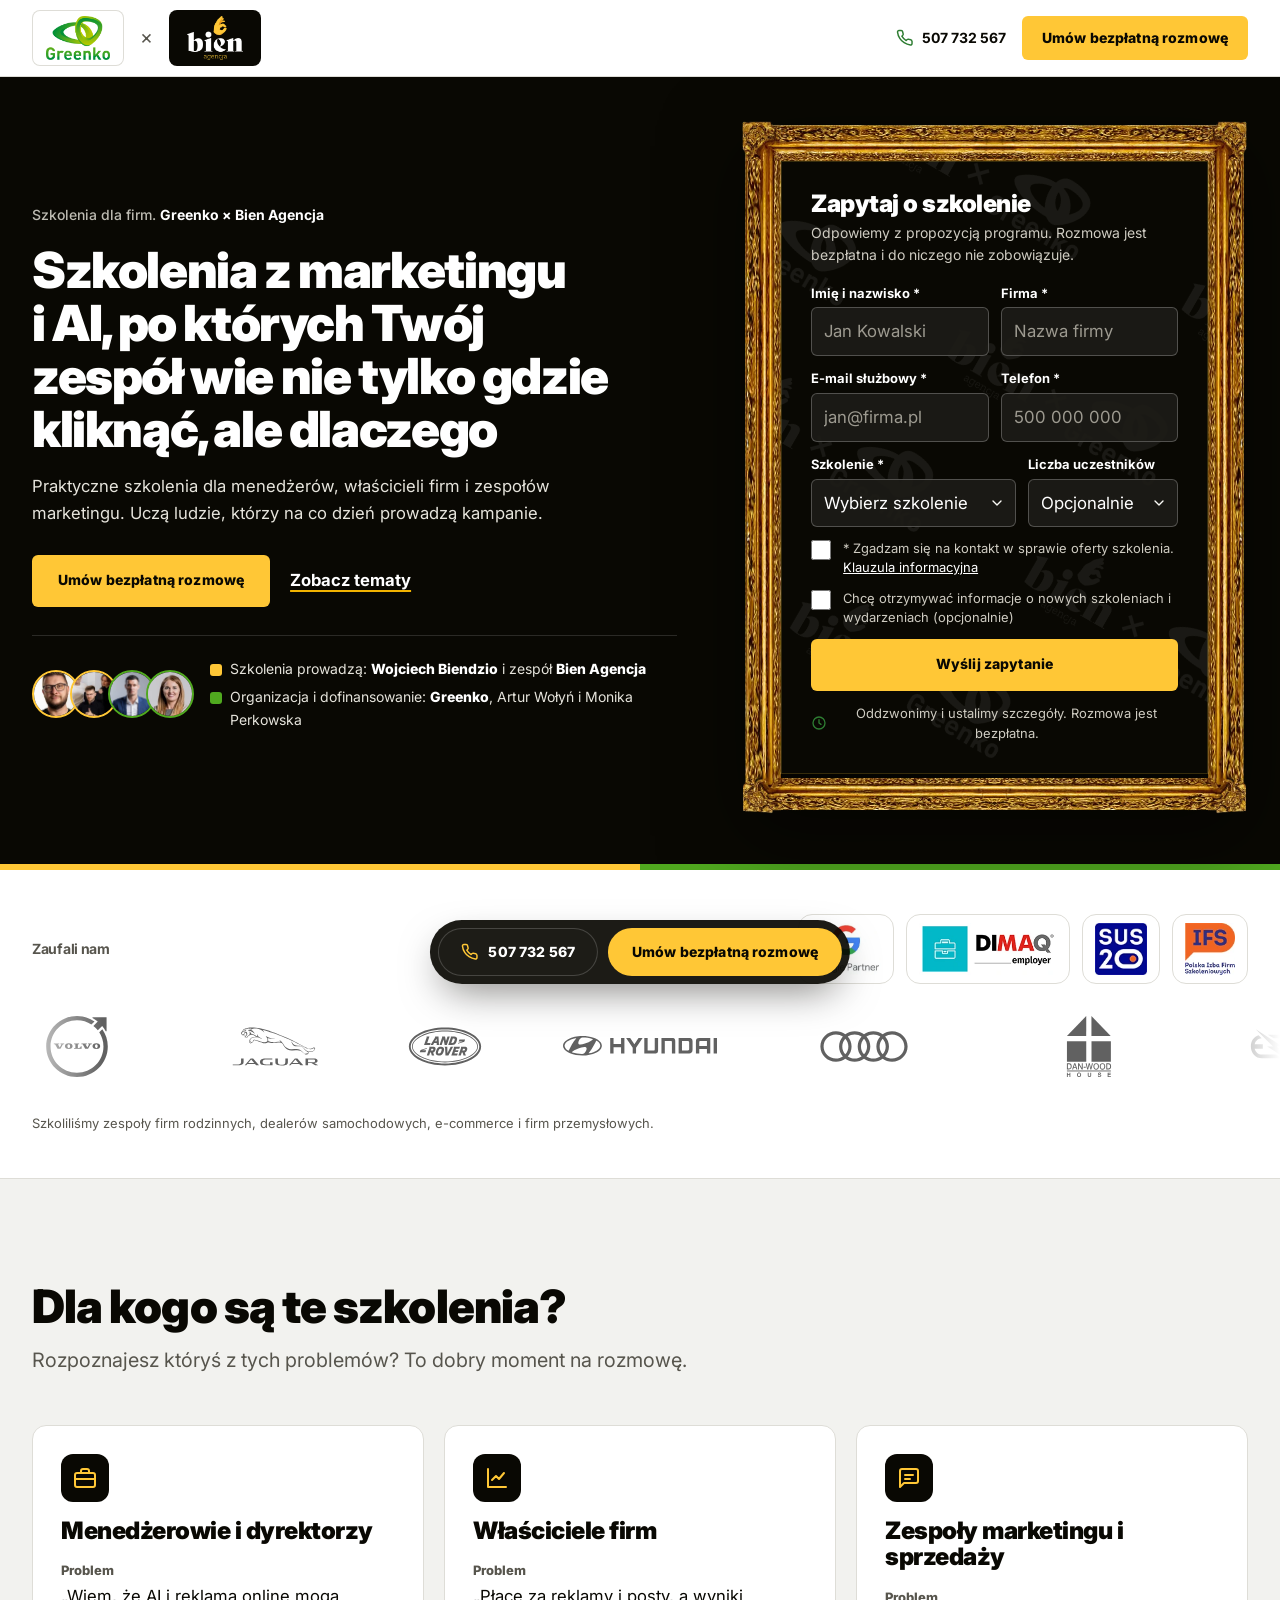
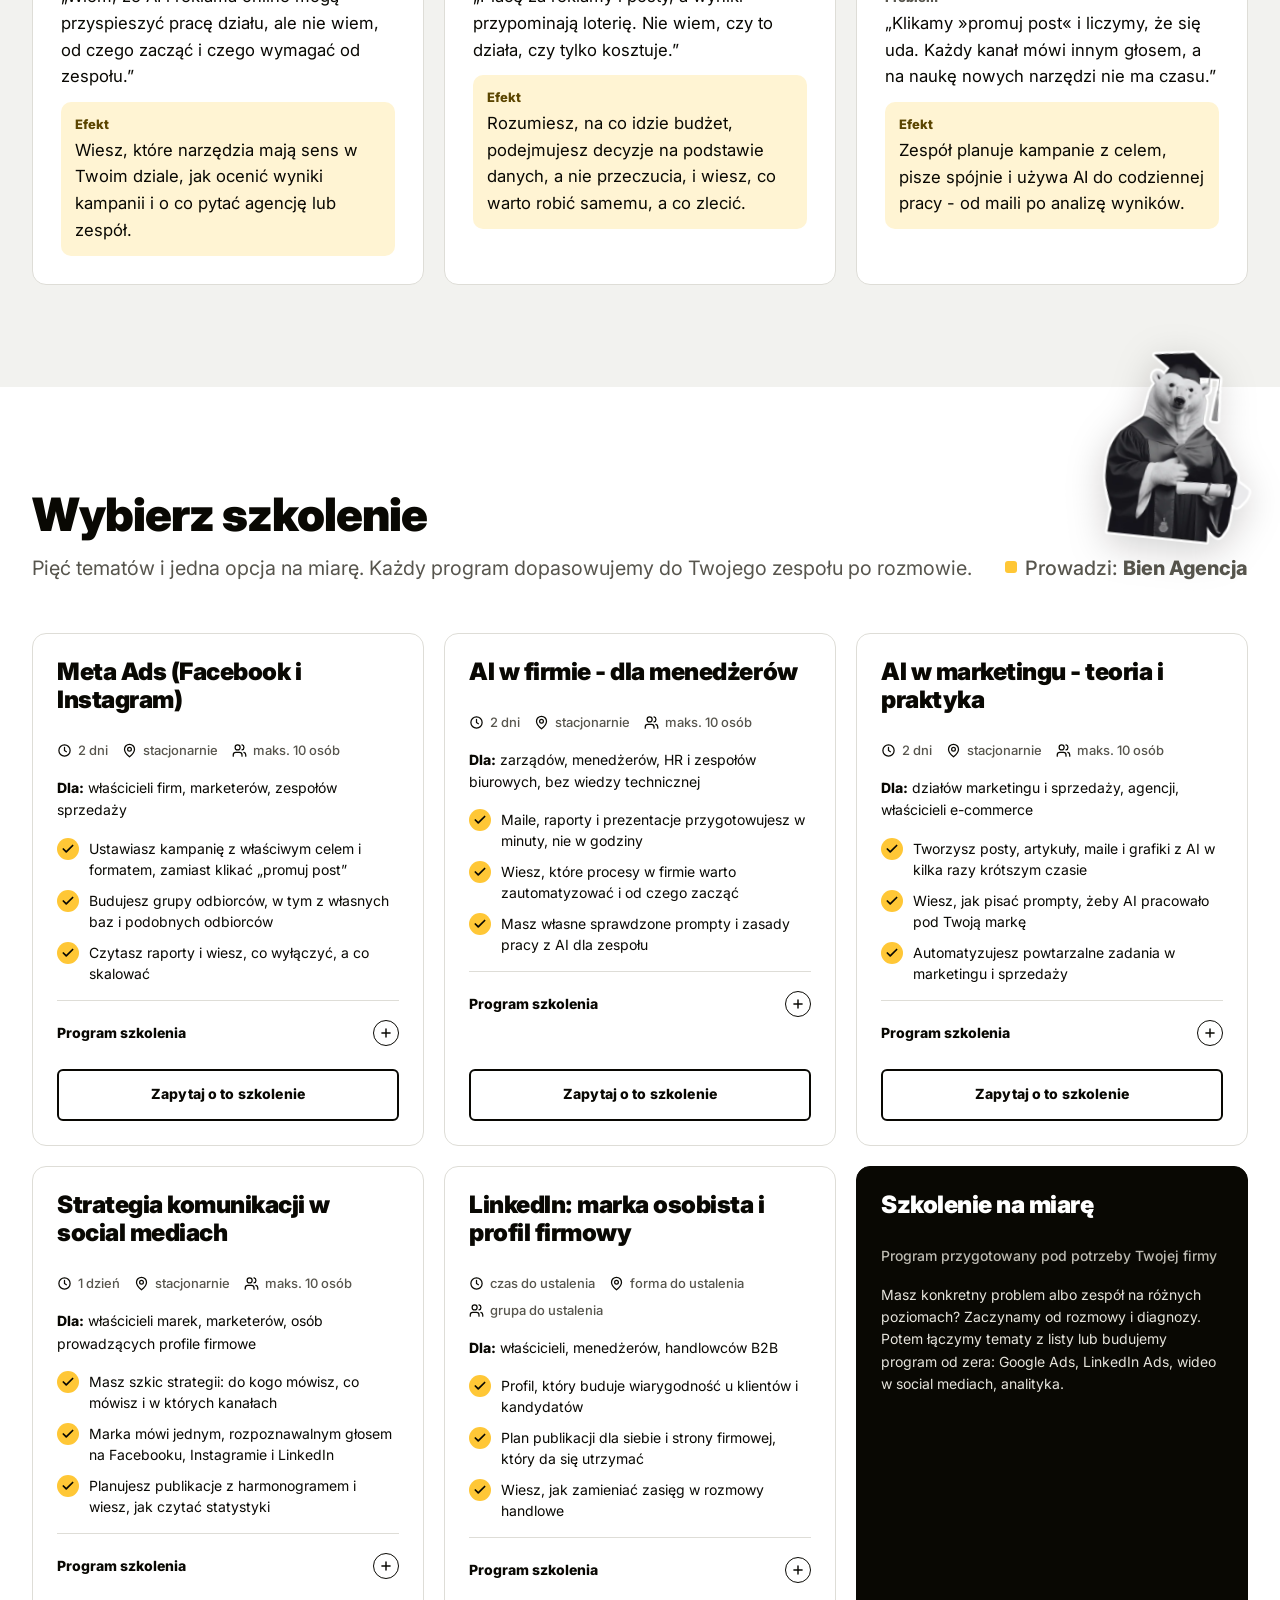
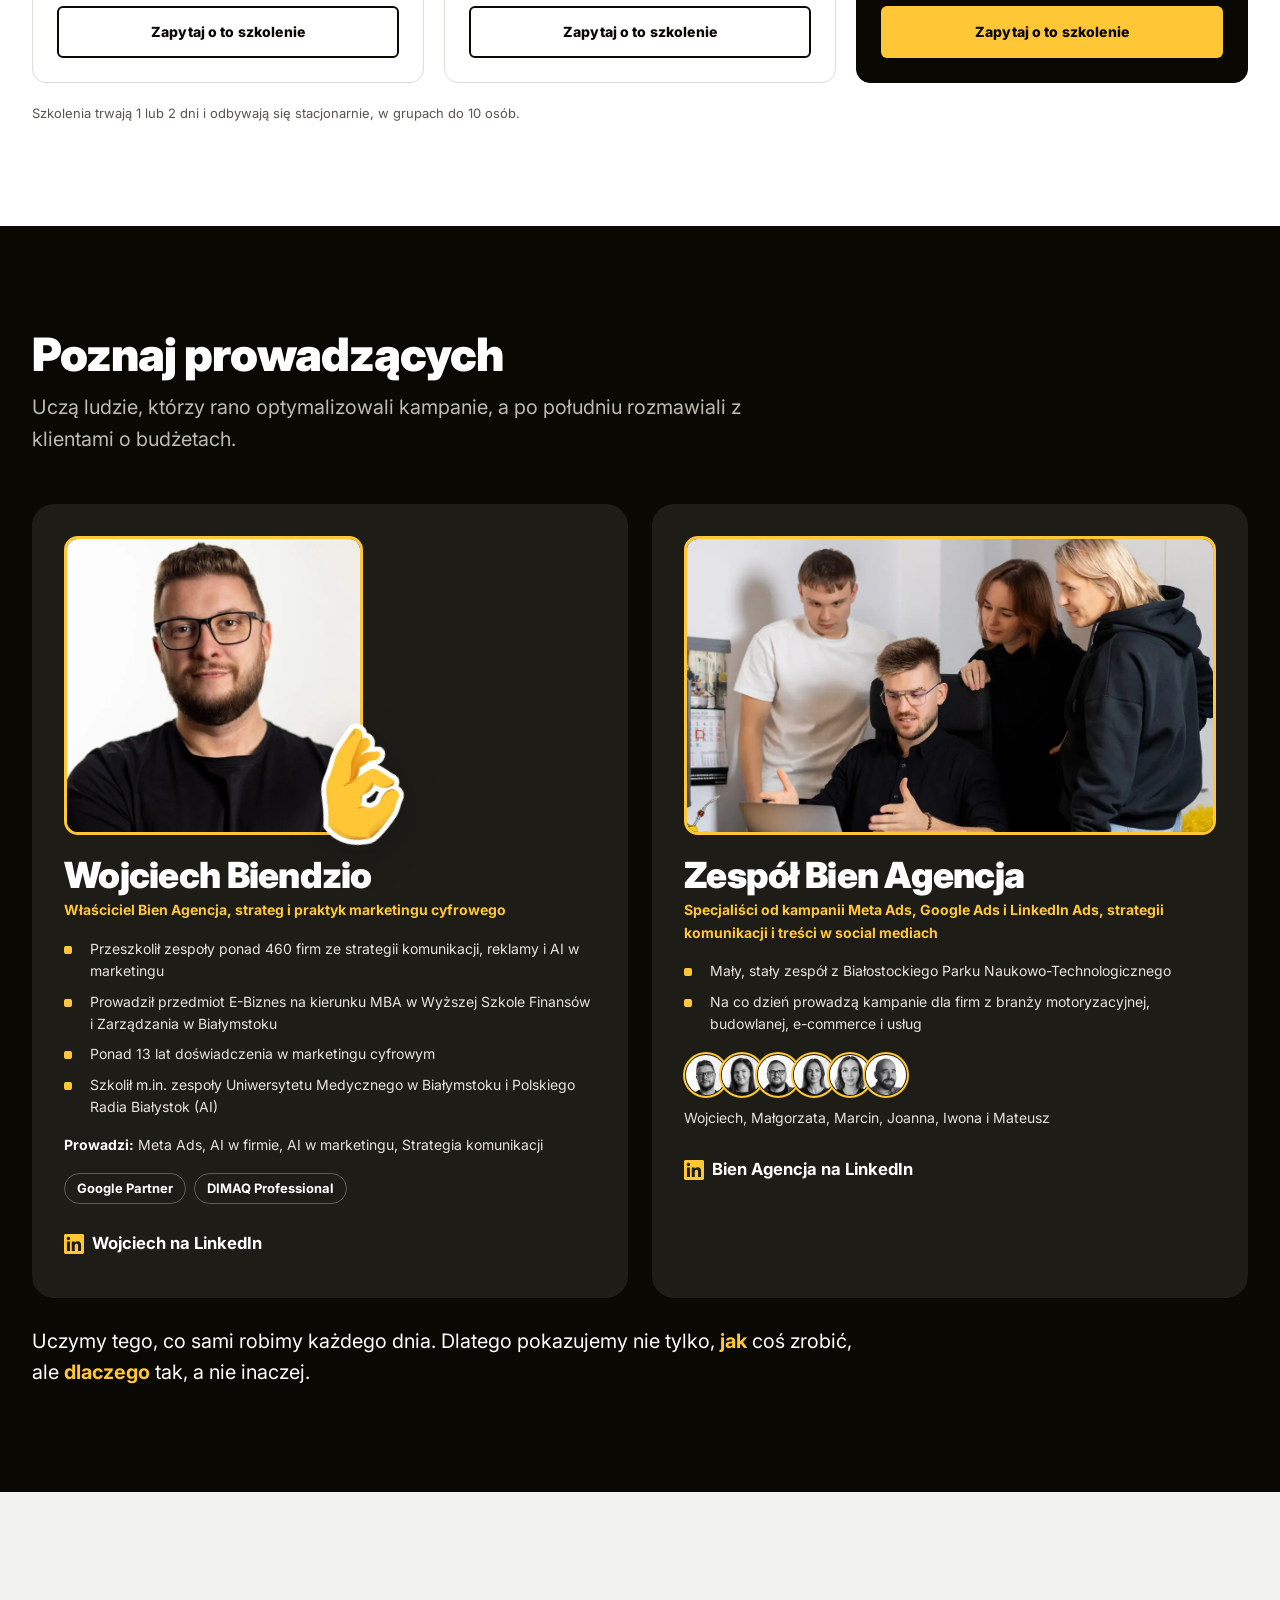
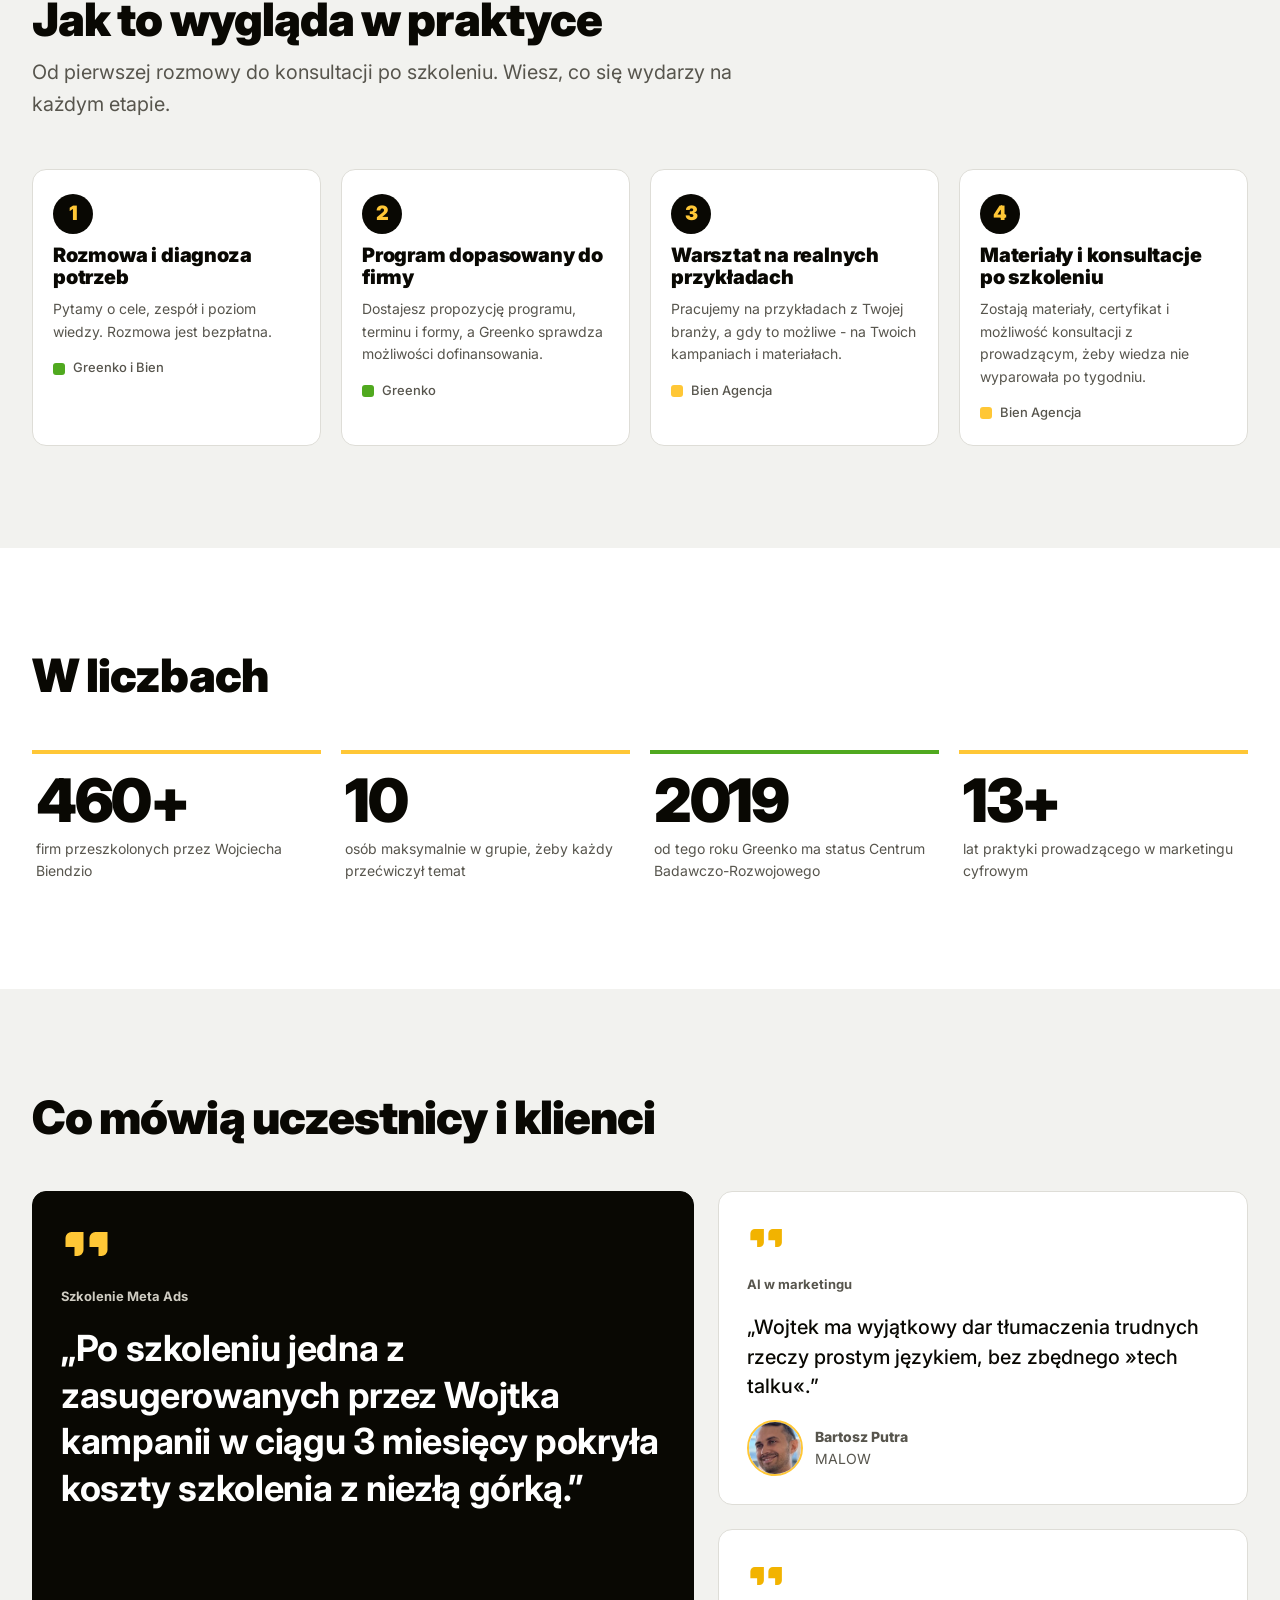
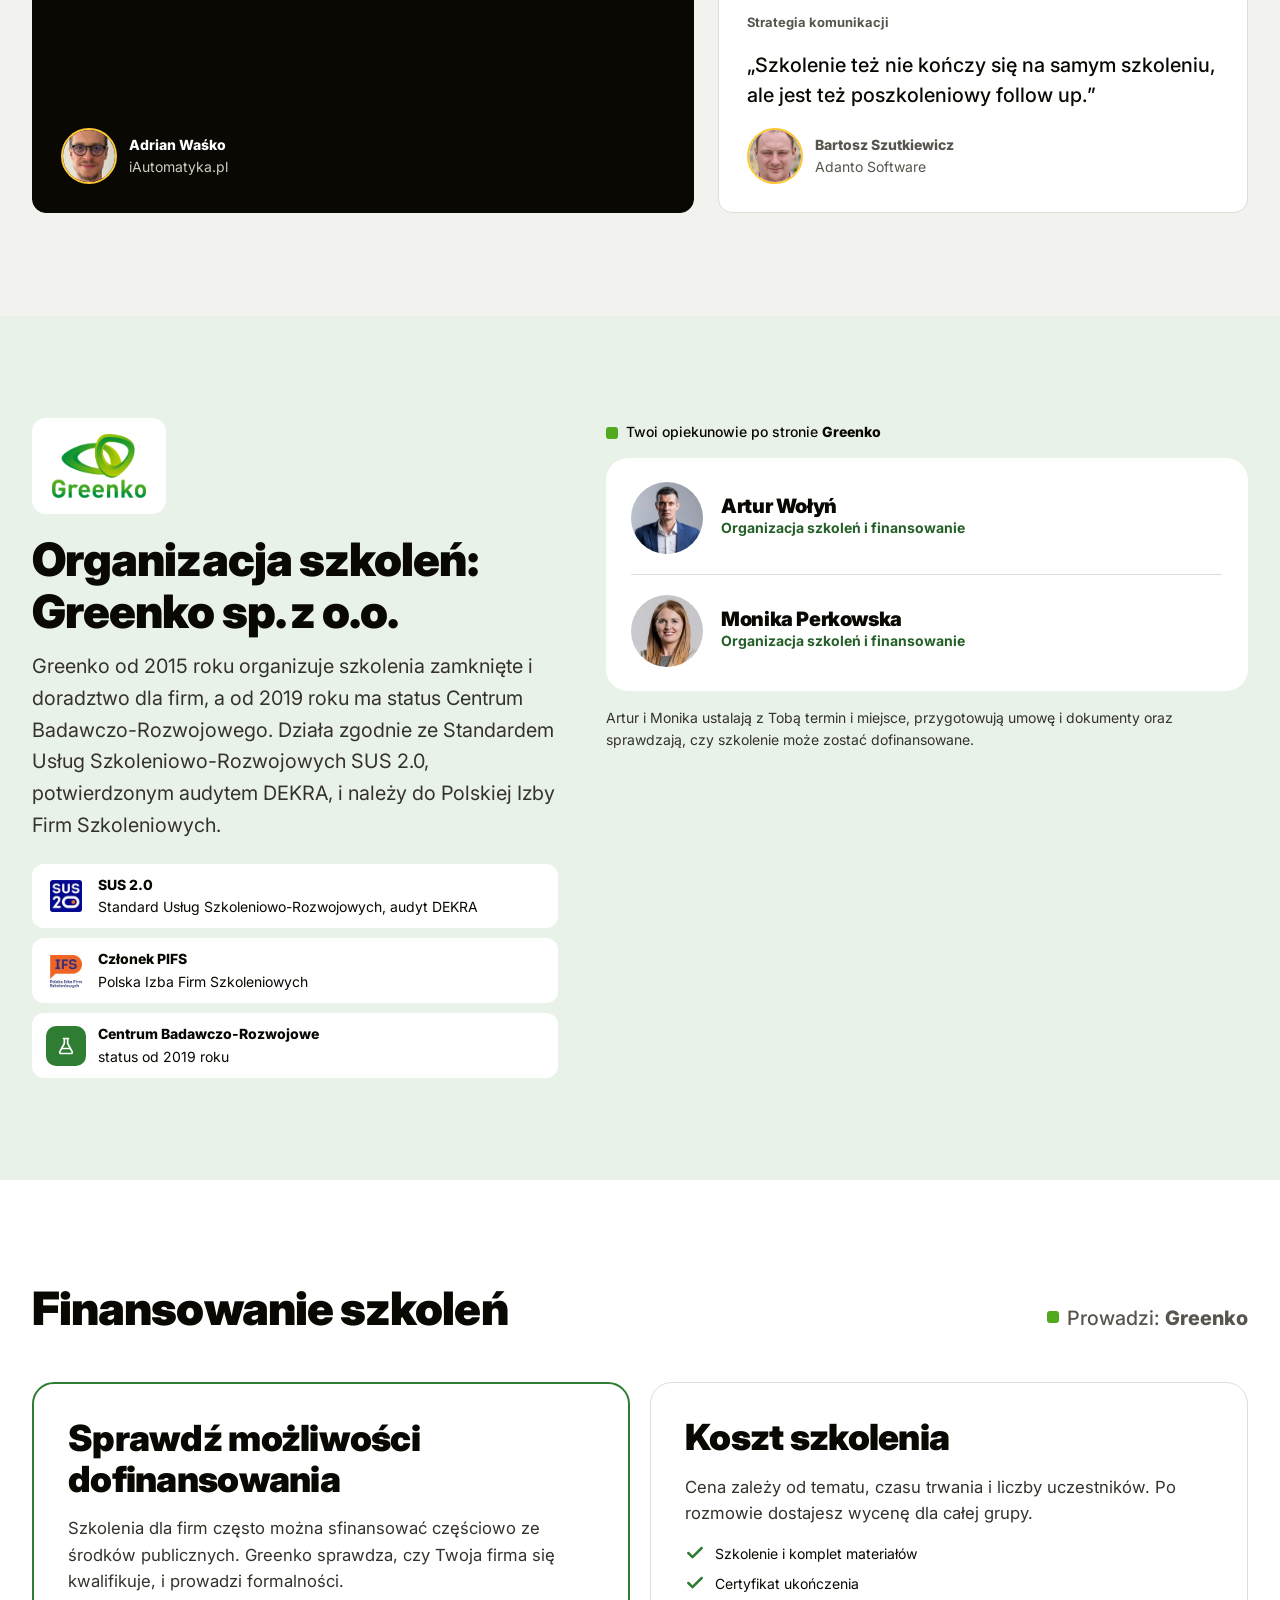
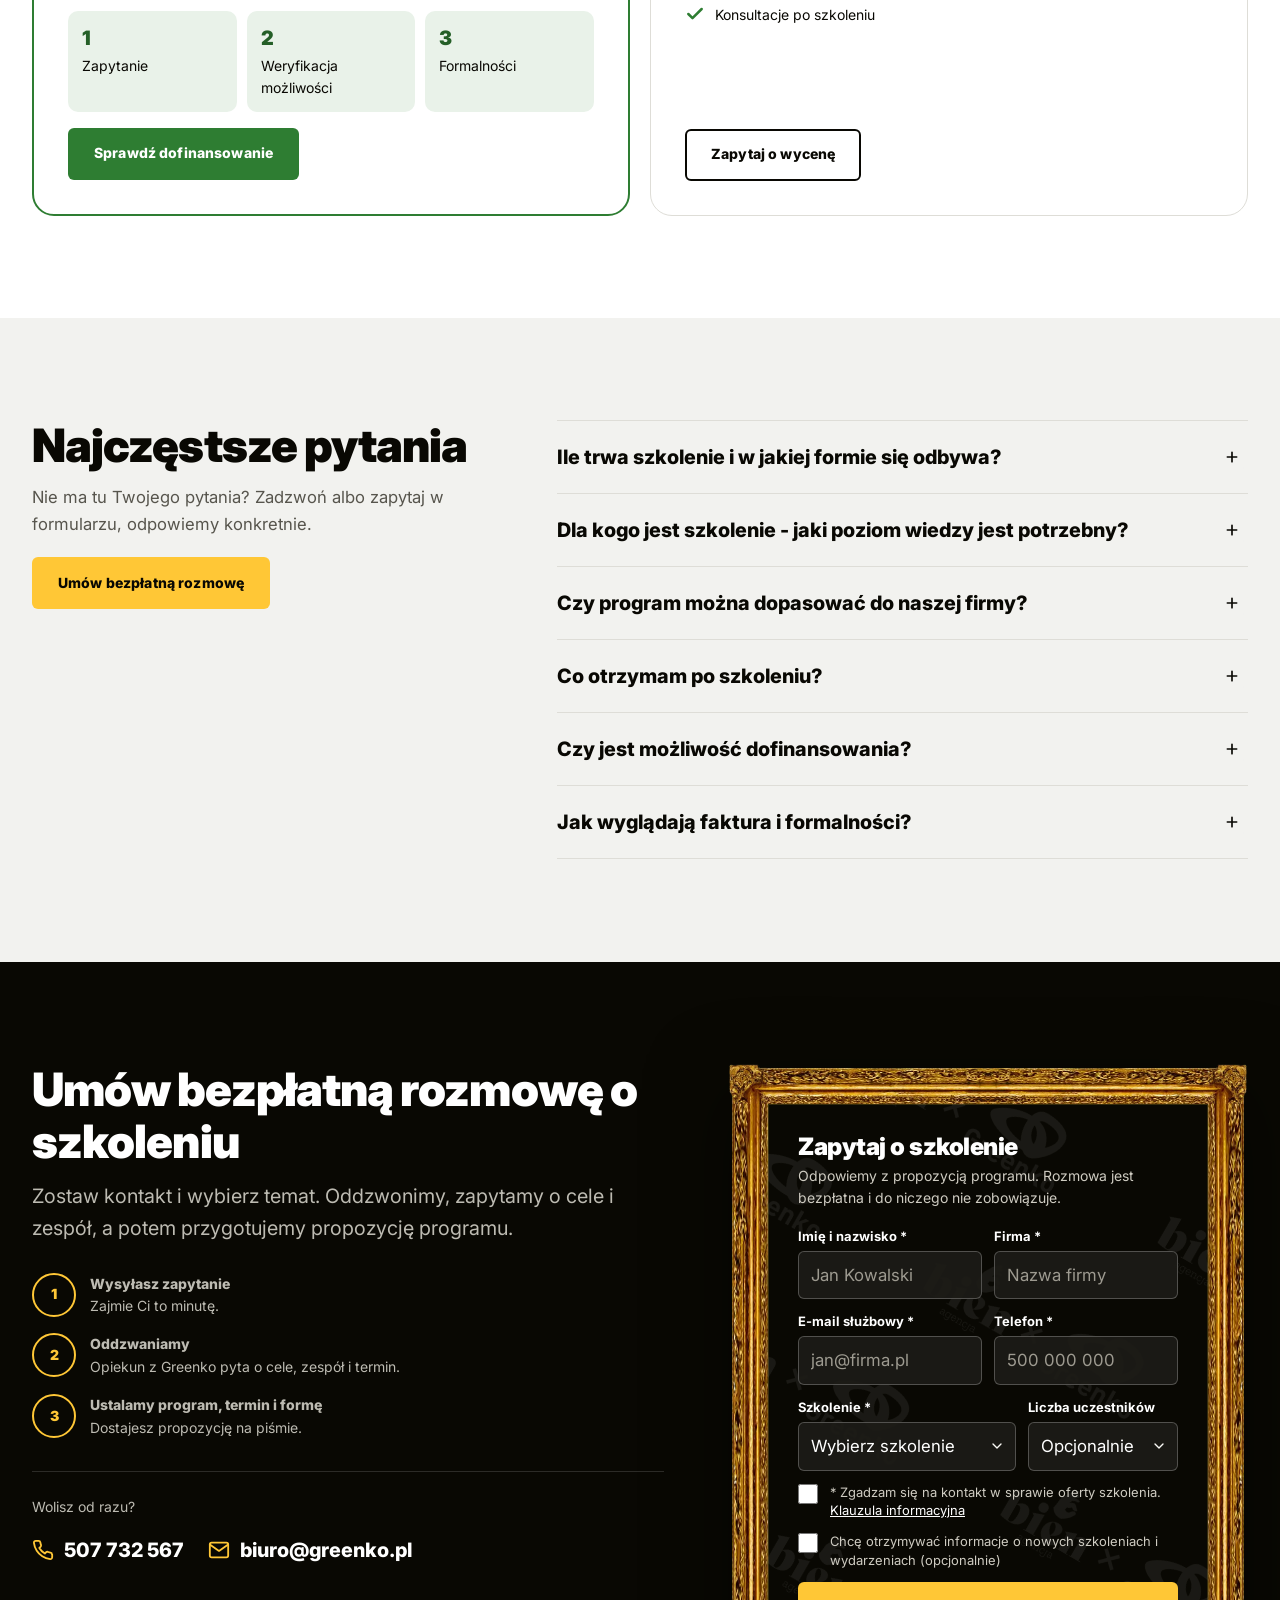
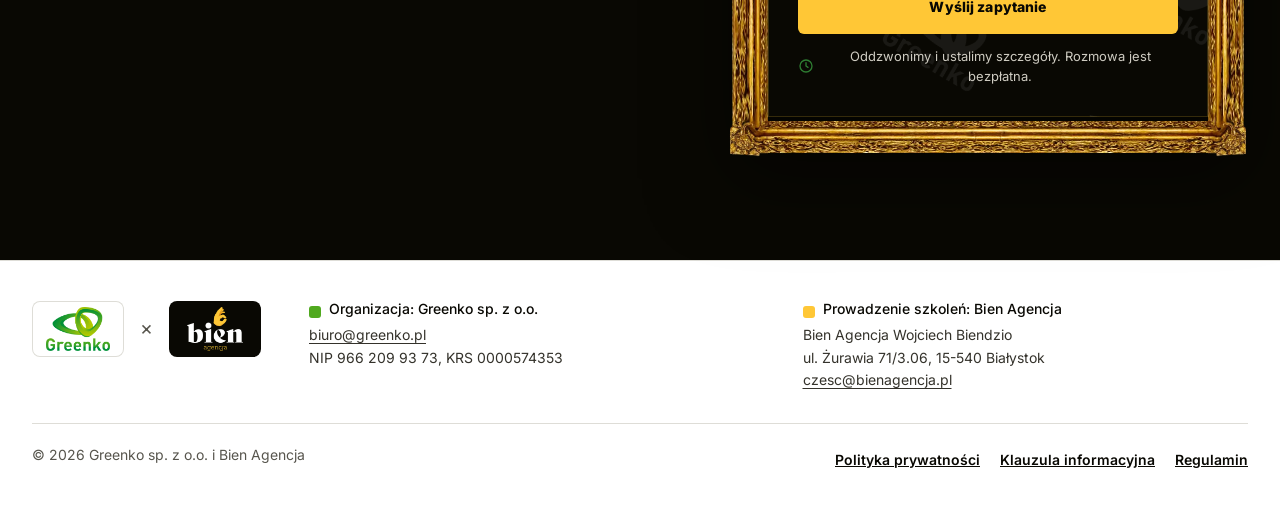
==== index.html @ a1cc501c "Prototyp landingu - podgląd tymczasowy Co-Authored-By: Claude Opus 5.5 <noreply@anthropic.com>" ====
<!doctype html>
<html lang="pl">
<head>
  <meta charset="utf-8">
  <meta name="viewport" content="width=device-width, initial-scale=1">
  <title>Szkolenia z marketingu i AI dla firm - Greenko × Bien Agencja</title>
  <meta name="description" content="Szkolenia dla firm z Meta Ads, AI, social mediów i LinkedIn. Prowadzą praktycy z Bien Agencja, organizację i dofinansowanie zapewnia Greenko.">
  <meta name="robots" content="noindex, nofollow">
  <link rel="preconnect" href="https://fonts.googleapis.com">
  <link rel="preconnect" href="https://fonts.gstatic.com" crossorigin>
  <link href="https://fonts.googleapis.com/css2?family=Inter:wght@400;500;700;800;900&amp;display=swap" rel="stylesheet">
  <link rel="stylesheet" href="assets/styles.css">
  <!-- GTM: tu wchodzi kontener (po zgodzie, Consent Mode v2). Właściciel kontenera do ustalenia. -->
  <script>window.dataLayer = window.dataLayer || [];</script>
</head>
<body>
<svg width="0" height="0" style="position:absolute" aria-hidden="true" focusable="false">
  <symbol id="i-phone" viewBox="0 0 24 24" fill="none" stroke="currentColor" stroke-width="2" stroke-linecap="round" stroke-linejoin="round"><path d="M22 16.9v3a2 2 0 0 1-2.2 2 19.8 19.8 0 0 1-8.6-3.1 19.5 19.5 0 0 1-6-6A19.8 19.8 0 0 1 2.1 4.2 2 2 0 0 1 4.1 2h3a2 2 0 0 1 2 1.7c.1.9.4 1.8.7 2.7a2 2 0 0 1-.5 2.1L8 9.8a16 16 0 0 0 6 6l1.3-1.3a2 2 0 0 1 2.1-.4c.9.3 1.8.6 2.7.7a2 2 0 0 1 1.7 2z"/></symbol>
  <symbol id="i-check" viewBox="0 0 24 24" fill="none" stroke="currentColor" stroke-width="3" stroke-linecap="round" stroke-linejoin="round"><path d="M20 6 9 17l-5-5"/></symbol>
  <symbol id="i-chev" viewBox="0 0 24 24" fill="none" stroke="currentColor" stroke-width="2.5" stroke-linecap="round" stroke-linejoin="round"><path d="m6 9 6 6 6-6"/></symbol>
  <symbol id="i-plus" viewBox="0 0 24 24" fill="none" stroke="currentColor" stroke-width="2.5" stroke-linecap="round"><path d="M12 5v14M5 12h14"/></symbol>
  <symbol id="i-down" viewBox="0 0 24 24" fill="none" stroke="currentColor" stroke-width="2.5" stroke-linecap="round" stroke-linejoin="round"><path d="M12 5v14M19 12l-7 7-7-7"/></symbol>
  <symbol id="i-clock" viewBox="0 0 24 24" fill="none" stroke="currentColor" stroke-width="2" stroke-linecap="round" stroke-linejoin="round"><circle cx="12" cy="12" r="9"/><path d="M12 7v5l3 2"/></symbol>
  <symbol id="i-users" viewBox="0 0 24 24" fill="none" stroke="currentColor" stroke-width="2" stroke-linecap="round" stroke-linejoin="round"><path d="M16 21v-2a4 4 0 0 0-4-4H6a4 4 0 0 0-4 4v2"/><circle cx="9" cy="7" r="4"/><path d="M22 21v-2a4 4 0 0 0-3-3.9M16 3.1a4 4 0 0 1 0 7.8"/></symbol>
  <symbol id="i-pin" viewBox="0 0 24 24" fill="none" stroke="currentColor" stroke-width="2" stroke-linecap="round" stroke-linejoin="round"><path d="M20 10c0 6-8 12-8 12S4 16 4 10a8 8 0 0 1 16 0z"/><circle cx="12" cy="10" r="3"/></symbol>
  <symbol id="i-mail" viewBox="0 0 24 24" fill="none" stroke="currentColor" stroke-width="2" stroke-linecap="round" stroke-linejoin="round"><rect x="2" y="4" width="20" height="16" rx="2"/><path d="m22 6-10 7L2 6"/></symbol>
  <symbol id="i-in" viewBox="0 0 24 24" fill="currentColor"><path d="M20.45 20.45h-3.56v-5.57c0-1.33-.02-3.04-1.85-3.04-1.85 0-2.14 1.45-2.14 2.94v5.67H9.35V9h3.41v1.56h.05c.48-.9 1.64-1.85 3.37-1.85 3.6 0 4.27 2.37 4.27 5.46v6.28zM5.34 7.43a2.06 2.06 0 1 1 0-4.13 2.06 2.06 0 0 1 0 4.13zM7.12 20.45H3.56V9h3.56v11.45zM22.22 0H1.77C.79 0 0 .77 0 1.73v20.54C0 23.23.79 24 1.77 24h20.45c.98 0 1.78-.77 1.78-1.73V1.73C24 .77 23.2 0 22.22 0z"/></symbol>
  <symbol id="i-quote" viewBox="0 0 32 32" fill="currentColor"><path d="M13 8H7a4 4 0 0 0-4 4v6h6v6h2a4 4 0 0 0 4-4V8zm16 0h-6a4 4 0 0 0-4 4v6h6v6h2a4 4 0 0 0 4-4V8z"/></symbol>
  <symbol id="i-shield" viewBox="0 0 24 24" fill="none" stroke="currentColor" stroke-width="2" stroke-linecap="round" stroke-linejoin="round"><path d="M12 22s8-4 8-10V5l-8-3-8 3v7c0 6 8 10 8 10z"/><path d="m9 12 2 2 4-4"/></symbol>
  <symbol id="i-building" viewBox="0 0 24 24" fill="none" stroke="currentColor" stroke-width="2" stroke-linecap="round" stroke-linejoin="round"><path d="M3 21h18M5 21V7l7-4 7 4v14M9 9h1M9 13h1M9 17h1M14 9h1M14 13h1M14 17h1"/></symbol>
  <symbol id="i-flask" viewBox="0 0 24 24" fill="none" stroke="currentColor" stroke-width="2" stroke-linecap="round" stroke-linejoin="round"><path d="M9 3h6M10 3v6L4.5 19a1.5 1.5 0 0 0 1.3 2h12.4a1.5 1.5 0 0 0 1.3-2L14 9V3"/><path d="M7 15h10"/></symbol>
  <symbol id="i-award" viewBox="0 0 24 24" fill="none" stroke="currentColor" stroke-width="2" stroke-linecap="round" stroke-linejoin="round"><circle cx="12" cy="8" r="6"/><path d="M15.5 13 17 22l-5-3-5 3 1.5-9"/></symbol>
  <symbol id="i-brief" viewBox="0 0 24 24" fill="none" stroke="currentColor" stroke-width="2" stroke-linecap="round" stroke-linejoin="round"><rect x="2" y="7" width="20" height="14" rx="2"/><path d="M16 7V5a2 2 0 0 0-2-2h-4a2 2 0 0 0-2 2v2M2 13h20"/></symbol>
  <symbol id="i-owner" viewBox="0 0 24 24" fill="none" stroke="currentColor" stroke-width="2" stroke-linecap="round" stroke-linejoin="round"><path d="M3 3v18h18"/><path d="m7 14 4-4 3 3 5-6"/></symbol>
  <symbol id="i-team" viewBox="0 0 24 24" fill="none" stroke="currentColor" stroke-width="2" stroke-linecap="round" stroke-linejoin="round"><path d="M21 15a2 2 0 0 1-2 2H7l-4 4V5a2 2 0 0 1 2-2h14a2 2 0 0 1 2 2z"/><path d="M8 9h8M8 13h5"/></symbol>
  <symbol id="i-arrow" viewBox="0 0 24 24" fill="none" stroke="currentColor" stroke-width="2.5" stroke-linecap="round" stroke-linejoin="round"><path d="M5 12h14M13 6l6 6-6 6"/></symbol>
</svg>
<a class="skip-link" href="#main">Przejdź do treści</a>

<!-- 00 Nagłówek -->
<header class="site-header">
  <div class="wrap site-header__inner">
    <div class="brands" aria-label="Greenko i Bien Agencja">
      <span class="brand brand--greenko"><img src="assets/logo-greenko-trim.png" alt="Greenko" width="235" height="160"></span>
      <span class="brands__x" aria-hidden="true">×</span>
      <span class="brand brand--bien"><img src="assets/logo-bien-trim.png" alt="Bien Agencja" width="202" height="160"></span>
    </div>
    <div class="header-actions">
      <a class="header-phone" href="tel:+48507732567" data-phone="header" aria-label="Zadzwoń do Greenko: 507 732 567"><svg class="icon" aria-hidden="true" focusable="false"><use href="#i-phone"/></svg><span class="header-phone__label">507 732 567</span></a>
      <a class="btn btn--primary btn--sm header-cta" href="#formularz" data-cta="Umów rozmowę" data-section="header">Umów bezpłatną rozmowę</a>
    </div>
  </div>
</header>

<main id="main">

<!-- 01 Hero -->
<section class="hero on-ink" aria-labelledby="hero-title">
  <div class="wrap hero__grid">
    <div class="hero__copy">
      <p class="hero__eyebrow">Szkolenia dla firm. <strong>Greenko × Bien Agencja</strong></p>
      <h1 id="hero-title">Szkolenia z marketingu i AI, po których Twój zespół wie nie tylko gdzie kliknąć, ale dlaczego</h1>
      <p class="hero__lead">Praktyczne szkolenia dla menedżerów, właścicieli firm i zespołów marketingu. Uczą ludzie, którzy na co dzień prowadzą kampanie.</p>
      <div class="hero__ctas">
        <a href="#formularz" class="btn btn--primary" data-cta="Umów bezpłatną rozmowę o szkoleniu" data-section="hero" data-hero-cta>Umów bezpłatną rozmowę</a>
        <a href="#szkolenia" class="link" data-cta="Zobacz tematy" data-section="hero">Zobacz tematy</a>
      </div>
      <div class="hero__people">
        <div class="avatars avatars--duo" aria-hidden="true">
          <img src="assets/zespol/wojciech-biendzio-96.webp" alt="" width="48" height="48">
          <img src="assets/zespol/zespol-bien-96.webp" alt="" width="48" height="48">
          <img class="is-greenko" src="assets/zespol/artur-wolyn.webp" alt="" width="48" height="48">
          <img class="is-greenko" src="assets/zespol/monika-perkowska.webp" alt="" width="48" height="48">
        </div>
        <p class="hero__lines">
          <span class="role role--bien">Szkolenia prowadzą: <b>Wojciech Biendzio</b> i zespół <b>Bien Agencja</b></span>
          <span class="role role--greenko">Organizacja i dofinansowanie: <b>Greenko</b>, Artur Wołyń i Monika Perkowska</span>
        </p>
      </div>
    </div>
    <div class="hero__form form-frame" id="formularz-hero">
    <div class="form-card">
      <h2 class="form-card__title" id="form-hero-title">Zapytaj o szkolenie</h2>
      <p class="form-card__sub">Odpowiemy z propozycją programu. Rozmowa jest bezpłatna i do niczego nie zobowiązuje.</p>
      <form class="form" action="dziekujemy.html" method="post" novalidate data-form="h" aria-labelledby="form-hero-title">
        <input type="hidden" name="utm_source" data-track="utm_source">
        <input type="hidden" name="utm_medium" data-track="utm_medium">
        <input type="hidden" name="utm_campaign" data-track="utm_campaign">
        <input type="hidden" name="utm_content" data-track="utm_content">
        <input type="hidden" name="utm_term" data-track="utm_term">
        <input type="hidden" name="gclid" data-track="gclid">
        <input type="hidden" name="fbclid" data-track="fbclid">
        <input type="hidden" name="landing_url" data-track="landing_url">
        <div class="hp" aria-hidden="true">
          <label for="h-website">Zostaw to pole puste</label>
          <input type="text" id="h-website" name="website" tabindex="-1" autocomplete="off">
        </div>
        <div class="form__row form__row--2">
          <div class="field">
            <label for="h-name">Imię i nazwisko *</label>
            <input id="h-name" name="name" type="text" autocomplete="name" placeholder="Jan Kowalski" required data-error="Podaj imię i nazwisko" aria-describedby="h-name-err">
            <p class="field__error" id="h-name-err" aria-live="polite"></p>
          </div>
          <div class="field">
            <label for="h-company">Firma *</label>
            <input id="h-company" name="company" type="text" autocomplete="organization" placeholder="Nazwa firmy" required data-error="Podaj nazwę firmy" aria-describedby="h-company-err">
            <p class="field__error" id="h-company-err" aria-live="polite"></p>
          </div>
        </div>
        <div class="form__row form__row--2">
          <div class="field">
            <label for="h-email">E-mail służbowy *</label>
            <input id="h-email" name="email" type="email" autocomplete="email" inputmode="email" placeholder="jan@firma.pl" required data-error="Podaj poprawny adres e-mail" aria-describedby="h-email-err">
            <p class="field__error" id="h-email-err" aria-live="polite"></p>
          </div>
          <div class="field">
            <label for="h-phone">Telefon *</label>
            <input id="h-phone" name="phone" type="tel" autocomplete="tel" inputmode="tel" placeholder="500 000 000" required pattern="[0-9 +()\-]{9,}" data-error="Podaj numer telefonu, żebyśmy mogli oddzwonić" aria-describedby="h-phone-err">
            <p class="field__error" id="h-phone-err" aria-live="polite"></p>
          </div>
        </div>
        <div class="form__row form__row--course">
          <div class="field">
            <label for="h-training">Szkolenie *</label>
            <select id="h-training" name="training" required data-error="Wybierz temat szkolenia" data-training-select aria-describedby="h-training-err">
              <option value="">Wybierz szkolenie</option>
              <option value="metaads">Meta Ads (Facebook i Instagram)</option>
              <option value="ai-w-firmie">AI w firmie - dla menedżerów</option>
              <option value="ai-w-marketingu">AI w marketingu - teoria i praktyka</option>
              <option value="strategia-social-media">Strategia komunikacji w social mediach</option>
              <option value="linkedin">LinkedIn: marka osobista i profil firmowy</option>
              <option value="na-miare">Szkolenie na miarę</option>
            </select>
            <p class="field__error" id="h-training-err" aria-live="polite"></p>
          </div>
          <div class="field">
            <label for="h-participants">Liczba uczestników</label>
            <select id="h-participants" name="participants">
              <option value="">Opcjonalnie</option>
              <option value="1-5">1-5</option>
              <option value="6-10">6-10</option>
              <option value="11-20">11-20</option>
              <option value="20+">powyżej 20</option>
            </select>
          </div>
        </div>
        <div>
          <label class="consent" for="h-consent">
            <input type="checkbox" id="h-consent" name="consent_contact" value="1" required data-error="Zgoda jest potrzebna, żebyśmy mogli odpowiedzieć" aria-describedby="h-consent-err">
            <span>* Zgadzam się na kontakt w sprawie oferty szkolenia. <a href="#">Klauzula informacyjna</a></span>
          </label>
          <p class="field__error" id="h-consent-err" aria-live="polite"></p>
        </div>
        <label class="consent" for="h-marketing">
          <input type="checkbox" id="h-marketing" name="consent_marketing" value="1">
          <span>Chcę otrzymywać informacje o nowych szkoleniach i wydarzeniach (opcjonalnie)</span>
        </label>
        <button type="submit" class="btn btn--primary btn--block" data-submit>Wyślij zapytanie</button>
        <p class="form__status field__error" role="alert" data-status></p>
        <p class="form__note"><svg class="icon" aria-hidden="true" focusable="false"><use href="#i-clock"/></svg><span>Oddzwonimy i ustalimy szczegóły. Rozmowa jest bezpłatna.</span></p>
      </form>
    </div>
    </div>
  </div>
</section>

<!-- 02 Zaufali nam -->
<section class="trust" aria-labelledby="trust-title">
  <div class="wrap trust__top">
    <h2 class="trust__label" id="trust-title">Zaufali nam</h2>
    <ul class="certs" aria-label="Certyfikaty i członkostwa">
      <li class="cert cert--bien"><img src="assets/certy/google-partner.webp" alt="Google Partner" width="213" height="155" decoding="async"></li>
      <li class="cert cert--bien"><img src="assets/certy/dimaq.webp" alt="DIMAQ" width="256" height="96" decoding="async"></li>
      <li class="cert cert--greenko"><img src="assets/certy/sus-20.webp" alt="Standard Usług Szkoleniowo-Rozwojowych SUS 2.0, audyt DEKRA" width="74" height="74" decoding="async"></li>
      <li class="cert cert--greenko"><img src="assets/certy/pifs.webp" alt="Członek Polskiej Izby Firm Szkoleniowych (PIFS)" width="82" height="84" decoding="async"></li>
    </ul>
  </div>
  <div class="marquee" data-marquee>
    <div class="marquee__track">
      <ul class="marquee__list" aria-label="Wybrani klienci Bien Agencja">
          <li><img src="assets/klienci/volvo-white.svg" alt="Volvo" width="100" height="40" decoding="async"></li>
          <li><img src="assets/klienci/Jaguar-white-1.svg" alt="Jaguar" width="67" height="40" decoding="async"></li>
          <li><img src="assets/klienci/land-rover-white-1.svg" alt="Land Rover" width="62" height="40" decoding="async"></li>
          <li><img src="assets/klienci/hyundai-white.svg" alt="Hyundai" width="100" height="40" decoding="async"></li>
          <li><img src="assets/klienci/audi-white.svg" alt="Audi" width="100" height="40" decoding="async"></li>
          <li><img src="assets/klienci/dan-wood-white.svg" alt="Danwood" width="100" height="40" decoding="async"></li>
          <li><img src="assets/klienci/elhurt-white.svg" alt="Elhurt-Elmet" width="100" height="40" decoding="async"></li>
          <li><img src="assets/klienci/taniaksiazka-white-1.svg" alt="TaniaKsiazka.pl" width="100" height="40" decoding="async"></li>
          <li><img src="assets/klienci/politechnika-bialostocka-white-1.svg" alt="Politechnika Białostocka" width="50" height="40" decoding="async"></li>
          <li><img src="assets/klienci/BPNT-white.svg" alt="Białostocki Park Naukowo-Technologiczny" width="100" height="40" decoding="async"></li>
          <li><img src="assets/klienci/interphoto-white-1.svg" alt="Interphoto" width="40" height="40" decoding="async"></li>
          <li><img src="assets/klienci/primarot-white.svg" alt="Primator" width="100" height="40" decoding="async"></li>
          <li><img src="assets/klienci/marketer-white.svg" alt="Marketer+" width="100" height="40" decoding="async"></li>
          <li><img src="assets/klienci/ecommerce-white.svg" alt="E-commerce w Praktyce" width="100" height="40" decoding="async"></li>
      </ul>
      <ul class="marquee__list" aria-hidden="true">
          <li><img src="assets/klienci/volvo-white.svg" alt="" width="100" height="40" decoding="async"></li>
          <li><img src="assets/klienci/Jaguar-white-1.svg" alt="" width="67" height="40" decoding="async"></li>
          <li><img src="assets/klienci/land-rover-white-1.svg" alt="" width="62" height="40" decoding="async"></li>
          <li><img src="assets/klienci/hyundai-white.svg" alt="" width="100" height="40" decoding="async"></li>
          <li><img src="assets/klienci/audi-white.svg" alt="" width="100" height="40" decoding="async"></li>
          <li><img src="assets/klienci/dan-wood-white.svg" alt="" width="100" height="40" decoding="async"></li>
          <li><img src="assets/klienci/elhurt-white.svg" alt="" width="100" height="40" decoding="async"></li>
          <li><img src="assets/klienci/taniaksiazka-white-1.svg" alt="" width="100" height="40" decoding="async"></li>
          <li><img src="assets/klienci/politechnika-bialostocka-white-1.svg" alt="" width="50" height="40" decoding="async"></li>
          <li><img src="assets/klienci/BPNT-white.svg" alt="" width="100" height="40" decoding="async"></li>
          <li><img src="assets/klienci/interphoto-white-1.svg" alt="" width="40" height="40" decoding="async"></li>
          <li><img src="assets/klienci/primarot-white.svg" alt="" width="100" height="40" decoding="async"></li>
          <li><img src="assets/klienci/marketer-white.svg" alt="" width="100" height="40" decoding="async"></li>
          <li><img src="assets/klienci/ecommerce-white.svg" alt="" width="100" height="40" decoding="async"></li>
      </ul>
    </div>
  </div>
  <div class="wrap">
    <p class="trust__note">Szkoliliśmy zespoły firm rodzinnych, dealerów samochodowych, e-commerce i firm przemysłowych.</p>
  </div>
</section>

<!-- 03 Dla kogo -->
<section class="section section--mist" aria-labelledby="dlakogo-title">
  <div class="wrap">
    <div class="section__head">
      <h2 id="dlakogo-title">Dla kogo są te szkolenia?</h2>
      <p>Rozpoznajesz któryś z tych problemów? To dobry moment na rozmowę.</p>
    </div>
    <div class="grid grid--3">
      <article class="persona">
        <span class="persona__icon"><svg class="" aria-hidden="true" focusable="false"><use href="#i-brief"/></svg></span>
        <h3>Menedżerowie i dyrektorzy</h3>
        <dl>
          <div><dt>Problem</dt><dd>„Wiem, że AI i reklama online mogą przyspieszyć pracę działu, ale nie wiem, od czego zacząć i czego wymagać od zespołu.”</dd></div>
          <div class="effect"><dt>Efekt</dt><dd>Wiesz, które narzędzia mają sens w Twoim dziale, jak ocenić wyniki kampanii i o co pytać agencję lub zespół.</dd></div>
        </dl>
      </article>
      <article class="persona">
        <span class="persona__icon"><svg class="" aria-hidden="true" focusable="false"><use href="#i-owner"/></svg></span>
        <h3>Właściciele firm</h3>
        <dl>
          <div><dt>Problem</dt><dd>„Płacę za reklamy i posty, a wyniki przypominają loterię. Nie wiem, czy to działa, czy tylko kosztuje.”</dd></div>
          <div class="effect"><dt>Efekt</dt><dd>Rozumiesz, na co idzie budżet, podejmujesz decyzje na podstawie danych, a nie przeczucia, i wiesz, co warto robić samemu, a co zlecić.</dd></div>
        </dl>
      </article>
      <article class="persona">
        <span class="persona__icon"><svg class="" aria-hidden="true" focusable="false"><use href="#i-team"/></svg></span>
        <h3>Zespoły marketingu i sprzedaży</h3>
        <dl>
          <div><dt>Problem</dt><dd>„Klikamy »promuj post« i liczymy, że się uda. Każdy kanał mówi innym głosem, a na naukę nowych narzędzi nie ma czasu.”</dd></div>
          <div class="effect"><dt>Efekt</dt><dd>Zespół planuje kampanie z celem, pisze spójnie i używa AI do codziennej pracy - od maili po analizę wyników.</dd></div>
        </dl>
      </article>
    </div>
  </div>
</section>

<!-- 04 Szkolenia -->
<section class="section section--has-sticker" id="szkolenia" aria-labelledby="szkolenia-title">
  <div class="wrap">
  <img class="sticker sticker--szkolenia" src="assets/naklejka-mis-absolwent.webp" width="342" height="440" alt="" loading="lazy" decoding="async">
    <div class="section__head section__head--split">
      <div>
        <h2 id="szkolenia-title">Wybierz szkolenie</h2>
        <p style="margin-top:12px">Pięć tematów i jedna opcja na miarę. Każdy program dopasowujemy do Twojego zespołu po rozmowie.</p>
      </div>
      <p class="role role--bien">Prowadzi: <b>Bien Agencja</b></p>
    </div>
    <div class="courses">
      <article class="course" id="szkolenie-metaads" data-course="metaads">
        <h3 class="course__h">
          <button type="button" class="course__head" aria-expanded="false" aria-controls="body-metaads" id="head-metaads">
            <span class="course__head-inner">
              <span class="course__title">Meta Ads (Facebook i Instagram)</span>
              <span class="course__chev" aria-hidden="true"><svg class="" aria-hidden="true" focusable="false"><use href="#i-chev"/></svg></span>
            </span>
          </button>
        </h3>
        <div class="course__body" id="body-metaads" role="region" aria-labelledby="head-metaads" hidden>
          <p class="course__meta">
            <span><svg class="icon" aria-hidden="true" focusable="false"><use href="#i-clock"/></svg>2 dni</span>
            <span><svg class="icon" aria-hidden="true" focusable="false"><use href="#i-pin"/></svg>stacjonarnie</span>
            <span><svg class="icon" aria-hidden="true" focusable="false"><use href="#i-users"/></svg>maks. 10 osób</span>
          </p>
          <p class="course__for"><b>Dla:</b> właścicieli firm, marketerów, zespołów sprzedaży</p>
          <ul class="effects">
            <li><svg class="icon" aria-hidden="true" focusable="false"><use href="#i-check"/></svg><span>Ustawiasz kampanię z właściwym celem i formatem, zamiast klikać „promuj post”</span></li>
            <li><svg class="icon" aria-hidden="true" focusable="false"><use href="#i-check"/></svg><span>Budujesz grupy odbiorców, w tym z własnych baz i podobnych odbiorców</span></li>
            <li><svg class="icon" aria-hidden="true" focusable="false"><use href="#i-check"/></svg><span>Czytasz raporty i wiesz, co wyłączyć, a co skalować</span></li>
          </ul>
          <details class="program">
            <summary>Program szkolenia <span class="plus" aria-hidden="true"><svg class="" aria-hidden="true" focusable="false"><use href="#i-plus"/></svg></span></summary>
            <div class="program__content">
              <ul>
                <li>Panel reklamowy Meta - jak działa, co i gdzie</li>
                <li>Cele reklamowe i formaty reklam - kiedy który wybrać</li>
                <li>Ustawienia konta, płatności i faktury</li>
                <li>Grupy docelowe i kierowanie po zainteresowaniach</li>
                <li>Niestandardowe grupy odbiorców: bazy mailingowe i kontaktowe, podobni odbiorcy, aktywni użytkownicy</li>
                <li>Skuteczne grafiki w reklamie Meta</li>
                <li>Budżet - z jakimi kosztami się liczyć i jakich efektów spodziewać</li>
                <li>Co wolno, a czego nie wolno w reklamie Meta</li>
                <li>Raporty reklam - jak je czytać i tworzyć</li>
                <li>Dzień 2: całodniowy warsztat na kampaniach</li>
              </ul>
            </div>
          </details>
          
          <div class="course__foot">
            <a href="#formularz" class="btn btn--ghost btn--block" data-course-cta="metaads" data-cta="Zapytaj o to szkolenie" data-section="card_metaads">Zapytaj o to szkolenie</a>
          </div>
        </div>
      </article>
      <article class="course" id="szkolenie-ai-w-firmie" data-course="ai-w-firmie">
        <h3 class="course__h">
          <button type="button" class="course__head" aria-expanded="false" aria-controls="body-ai-w-firmie" id="head-ai-w-firmie">
            <span class="course__head-inner">
              <span class="course__title">AI w firmie - dla menedżerów</span>
              <span class="course__chev" aria-hidden="true"><svg class="" aria-hidden="true" focusable="false"><use href="#i-chev"/></svg></span>
            </span>
          </button>
        </h3>
        <div class="course__body" id="body-ai-w-firmie" role="region" aria-labelledby="head-ai-w-firmie" hidden>
          <p class="course__meta">
            <span><svg class="icon" aria-hidden="true" focusable="false"><use href="#i-clock"/></svg>2 dni</span>
            <span><svg class="icon" aria-hidden="true" focusable="false"><use href="#i-pin"/></svg>stacjonarnie</span>
            <span><svg class="icon" aria-hidden="true" focusable="false"><use href="#i-users"/></svg>maks. 10 osób</span>
          </p>
          <p class="course__for"><b>Dla:</b> zarządów, menedżerów, HR i zespołów biurowych, bez wiedzy technicznej</p>
          <ul class="effects">
            <li><svg class="icon" aria-hidden="true" focusable="false"><use href="#i-check"/></svg><span>Maile, raporty i prezentacje przygotowujesz w minuty, nie w godziny</span></li>
            <li><svg class="icon" aria-hidden="true" focusable="false"><use href="#i-check"/></svg><span>Wiesz, które procesy w firmie warto zautomatyzować i od czego zacząć</span></li>
            <li><svg class="icon" aria-hidden="true" focusable="false"><use href="#i-check"/></svg><span>Masz własne sprawdzone prompty i zasady pracy z AI dla zespołu</span></li>
          </ul>
          <details class="program">
            <summary>Program szkolenia <span class="plus" aria-hidden="true"><svg class="" aria-hidden="true" focusable="false"><use href="#i-plus"/></svg></span></summary>
            <div class="program__content">
              <h4>Dzień 1</h4>
              <ul>
                <li>Czym jest GenAI i modele językowe (LLM), czego realnie oczekiwać od narzędzi</li>
                <li>Promptowanie od podstaw do technik zaawansowanych</li>
                <li>Praca z projektami i danymi w narzędziach AI</li>
              </ul>
              <h4>Dzień 2</h4>
              <ul>
                <li>Przegląd narzędzi i ich zastosowań</li>
                <li>Notatki, maile i korespondencja biznesowa z AI</li>
                <li>Analiza danych, budowanie strategii i procesów (dla zarządu i HR)</li>
                <li>Automatyzacja powtarzalnych zadań na przykładach z różnych działów</li>
              </ul>
            </div>
          </details>
          
          <div class="course__foot">
            <a href="#formularz" class="btn btn--ghost btn--block" data-course-cta="ai-w-firmie" data-cta="Zapytaj o to szkolenie" data-section="card_ai-w-firmie">Zapytaj o to szkolenie</a>
          </div>
        </div>
      </article>
      <article class="course" id="szkolenie-ai-w-marketingu" data-course="ai-w-marketingu">
        <h3 class="course__h">
          <button type="button" class="course__head" aria-expanded="false" aria-controls="body-ai-w-marketingu" id="head-ai-w-marketingu">
            <span class="course__head-inner">
              <span class="course__title">AI w marketingu - teoria i praktyka</span>
              <span class="course__chev" aria-hidden="true"><svg class="" aria-hidden="true" focusable="false"><use href="#i-chev"/></svg></span>
            </span>
          </button>
        </h3>
        <div class="course__body" id="body-ai-w-marketingu" role="region" aria-labelledby="head-ai-w-marketingu" hidden>
          <p class="course__meta">
            <span><svg class="icon" aria-hidden="true" focusable="false"><use href="#i-clock"/></svg>2 dni</span>
            <span><svg class="icon" aria-hidden="true" focusable="false"><use href="#i-pin"/></svg>stacjonarnie</span>
            <span><svg class="icon" aria-hidden="true" focusable="false"><use href="#i-users"/></svg>maks. 10 osób</span>
          </p>
          <p class="course__for"><b>Dla:</b> działów marketingu i sprzedaży, agencji, właścicieli e-commerce</p>
          <ul class="effects">
            <li><svg class="icon" aria-hidden="true" focusable="false"><use href="#i-check"/></svg><span>Tworzysz posty, artykuły, maile i grafiki z AI w kilka razy krótszym czasie</span></li>
            <li><svg class="icon" aria-hidden="true" focusable="false"><use href="#i-check"/></svg><span>Wiesz, jak pisać prompty, żeby AI pracowało pod Twoją markę</span></li>
            <li><svg class="icon" aria-hidden="true" focusable="false"><use href="#i-check"/></svg><span>Automatyzujesz powtarzalne zadania w marketingu i sprzedaży</span></li>
          </ul>
          <details class="program">
            <summary>Program szkolenia <span class="plus" aria-hidden="true"><svg class="" aria-hidden="true" focusable="false"><use href="#i-plus"/></svg></span></summary>
            <div class="program__content">
              <ul>
                <li>GenAI w sprzedaży i marketingu, czym jest LLM</li>
                <li>Inżynieria promptów - podstawy i wersja rozbudowana</li>
                <li>Projekty, artefakty i aktualizacja danych w narzędziach AI</li>
                <li>Najpopularniejsze narzędzia GenAI w praktyce</li>
                <li>Grafiki z AI (m.in. MidJourney) do social mediów</li>
                <li>Treści z AI: posty, artykuły, blog, notatki, maile, analiza danych, strategie i procesy</li>
                <li>Automatyzacja w dziale marketingu i sprzedaży</li>
              </ul>
            </div>
          </details>
          
          <div class="course__foot">
            <a href="#formularz" class="btn btn--ghost btn--block" data-course-cta="ai-w-marketingu" data-cta="Zapytaj o to szkolenie" data-section="card_ai-w-marketingu">Zapytaj o to szkolenie</a>
          </div>
        </div>
      </article>
      <article class="course" id="szkolenie-strategia-social-media" data-course="strategia-social-media">
        <h3 class="course__h">
          <button type="button" class="course__head" aria-expanded="false" aria-controls="body-strategia-social-media" id="head-strategia-social-media">
            <span class="course__head-inner">
              <span class="course__title">Strategia komunikacji w social mediach</span>
              <span class="course__chev" aria-hidden="true"><svg class="" aria-hidden="true" focusable="false"><use href="#i-chev"/></svg></span>
            </span>
          </button>
        </h3>
        <div class="course__body" id="body-strategia-social-media" role="region" aria-labelledby="head-strategia-social-media" hidden>
          <p class="course__meta">
            <span><svg class="icon" aria-hidden="true" focusable="false"><use href="#i-clock"/></svg>1 dzień</span>
            <span><svg class="icon" aria-hidden="true" focusable="false"><use href="#i-pin"/></svg>stacjonarnie</span>
            <span><svg class="icon" aria-hidden="true" focusable="false"><use href="#i-users"/></svg>maks. 10 osób</span>
          </p>
          <p class="course__for"><b>Dla:</b> właścicieli marek, marketerów, osób prowadzących profile firmowe</p>
          <ul class="effects">
            <li><svg class="icon" aria-hidden="true" focusable="false"><use href="#i-check"/></svg><span>Masz szkic strategii: do kogo mówisz, co mówisz i w których kanałach</span></li>
            <li><svg class="icon" aria-hidden="true" focusable="false"><use href="#i-check"/></svg><span>Marka mówi jednym, rozpoznawalnym głosem na Facebooku, Instagramie i LinkedIn</span></li>
            <li><svg class="icon" aria-hidden="true" focusable="false"><use href="#i-check"/></svg><span>Planujesz publikacje z harmonogramem i wiesz, jak czytać statystyki</span></li>
          </ul>
          <details class="program">
            <summary>Program szkolenia <span class="plus" aria-hidden="true"><svg class="" aria-hidden="true" focusable="false"><use href="#i-plus"/></svg></span></summary>
            <div class="program__content">
              <ul>
                <li>Strategia komunikacji marki - od czego zacząć i jak ją stworzyć</li>
                <li>Zasięg organiczny na Facebooku i Instagramie - jak działa i jak go zwiększać</li>
                <li>Typy treści i treści angażujące</li>
                <li>Statystyki strony firmowej - jak je czytać</li>
                <li>Oprawa graficzna profilu firmowego</li>
                <li>Grupy, wydarzenia i transmisje na żywo</li>
                <li>Planowanie publikacji i harmonogramy</li>
                <li>Social media w Polsce - liczby, zagrożenia, kierunki</li>
              </ul>
            </div>
          </details>
          
          <div class="course__foot">
            <a href="#formularz" class="btn btn--ghost btn--block" data-course-cta="strategia-social-media" data-cta="Zapytaj o to szkolenie" data-section="card_strategia-social-media">Zapytaj o to szkolenie</a>
          </div>
        </div>
      </article>
      <article class="course" id="szkolenie-linkedin" data-course="linkedin">
        <h3 class="course__h">
          <button type="button" class="course__head" aria-expanded="false" aria-controls="body-linkedin" id="head-linkedin">
            <span class="course__head-inner">
              <span class="course__title">LinkedIn: marka osobista i profil firmowy</span>
              <span class="course__chev" aria-hidden="true"><svg class="" aria-hidden="true" focusable="false"><use href="#i-chev"/></svg></span>
            </span>
          </button>
        </h3>
        <div class="course__body" id="body-linkedin" role="region" aria-labelledby="head-linkedin" hidden>
          <p class="course__meta">
            <span><svg class="icon" aria-hidden="true" focusable="false"><use href="#i-clock"/></svg>czas do ustalenia</span>
            <span><svg class="icon" aria-hidden="true" focusable="false"><use href="#i-pin"/></svg>forma do ustalenia</span>
            <span><svg class="icon" aria-hidden="true" focusable="false"><use href="#i-users"/></svg>grupa do ustalenia</span>
          </p>
          <p class="course__for"><b>Dla:</b> właścicieli, menedżerów, handlowców B2B</p>
          <ul class="effects">
            <li><svg class="icon" aria-hidden="true" focusable="false"><use href="#i-check"/></svg><span>Profil, który buduje wiarygodność u klientów i kandydatów</span></li>
            <li><svg class="icon" aria-hidden="true" focusable="false"><use href="#i-check"/></svg><span>Plan publikacji dla siebie i strony firmowej, który da się utrzymać</span></li>
            <li><svg class="icon" aria-hidden="true" focusable="false"><use href="#i-check"/></svg><span>Wiesz, jak zamieniać zasięg w rozmowy handlowe</span></li>
          </ul>
          <details class="program">
            <summary>Program szkolenia <span class="plus" aria-hidden="true"><svg class="" aria-hidden="true" focusable="false"><use href="#i-plus"/></svg></span></summary>
            <div class="program__content">
              <p>Program dopasowujemy do zespołu. Szczegóły omawiamy podczas bezpłatnej rozmowy.</p>
            </div>
          </details>
          
          <div class="course__foot">
            <a href="#formularz" class="btn btn--ghost btn--block" data-course-cta="linkedin" data-cta="Zapytaj o to szkolenie" data-section="card_linkedin">Zapytaj o to szkolenie</a>
          </div>
        </div>
      </article>
      <article class="course course--custom on-ink" id="szkolenie-na-miare" data-course="na-miare">
        <h3 class="course__h">
          <button type="button" class="course__head" aria-expanded="false" aria-controls="body-na-miare" id="head-na-miare">
            <span class="course__head-inner">
              <span class="course__title">Szkolenie na miarę</span>
              <span class="course__chev" aria-hidden="true"><svg class="" aria-hidden="true" focusable="false"><use href="#i-chev"/></svg></span>
            </span>
          </button>
        </h3>
        <div class="course__body" id="body-na-miare" role="region" aria-labelledby="head-na-miare" hidden>
          <p class="course__meta"><span>Program przygotowany pod potrzeby Twojej firmy</span></p>
          <p>Masz konkretny problem albo zespół na różnych poziomach? Zaczynamy od rozmowy i diagnozy. Potem łączymy tematy z listy lub budujemy program od zera: Google Ads, LinkedIn Ads, wideo w social mediach, analityka.</p>
          <div class="course__foot">
            <a href="#formularz" class="btn btn--primary btn--block" data-course-cta="na-miare" data-cta="Opisz swoje potrzeby" data-section="card_na-miare">Zapytaj o to szkolenie</a>
          </div>
        </div>
      </article>
    </div>
    <p class="trust__note" style="margin-top:20px">Szkolenia trwają 1 lub 2 dni i odbywają się stacjonarnie, w grupach do 10 osób.</p>
  </div>
</section>

<!-- 05 Prowadzący -->
<section class="section section--ink on-ink" aria-labelledby="prowadzacy-title">
  <div class="wrap">
    <div class="section__head">
      <h2 id="prowadzacy-title">Poznaj prowadzących</h2>
      <p>Uczą ludzie, którzy rano optymalizowali kampanie, a po południu rozmawiali z klientami o budżetach.</p>
    </div>
    <div class="trainers">
      <article class="trainer">
        <div class="trainer__media"><img class="trainer__photo" src="assets/zespol/wojciech-biendzio.webp" alt="Wojciech Biendzio, właściciel Bien Agencja" width="640" height="640" loading="lazy" decoding="async"><img class="sticker sticker--ok" src="assets/naklejka-ok.webp" width="172" height="241" alt="" loading="lazy" decoding="async"></div>
        <div>
          <h3>Wojciech Biendzio</h3>
          <p class="trainer__role">Właściciel Bien Agencja, strateg i praktyk marketingu cyfrowego</p>
          <ul class="trainer__facts">
            <li><span>Przeszkolił zespoły ponad 460 firm ze strategii komunikacji, reklamy i AI w marketingu</span></li>
            <li><span>Prowadził przedmiot E-Biznes na kierunku MBA w Wyższej Szkole Finansów i Zarządzania w Białymstoku</span></li>
            <li><span>Ponad 13 lat doświadczenia w marketingu cyfrowym</span></li>
            <li><span>Szkolił m.in. zespoły Uniwersytetu Medycznego w Białymstoku i Polskiego Radia Białystok (AI)</span></li>
          </ul>
          <p class="trainer__leads"><b>Prowadzi:</b> Meta Ads, AI w firmie, AI w marketingu, Strategia komunikacji</p>
          <div class="trainer__chips"><span class="chip">Google Partner</span><span class="chip">DIMAQ Professional</span></div>
          <a class="trainer__link" href="https://pl.linkedin.com/in/wojciech-biendzio" target="_blank" rel="noopener" data-cta="LinkedIn Wojciech" data-section="trainers"><svg class="" aria-hidden="true" focusable="false"><use href="#i-in"/></svg><span>Wojciech na LinkedIn</span></a>
        </div>
      </article>
      <article class="trainer trainer--team">
        <img class="trainer__team-photo" src="assets/zespol/zespol-bien.webp" alt="Zespół Bien Agencja przy pracy w biurze" width="1200" height="800" loading="lazy" decoding="async">
        <div>
          <h3>Zespół Bien Agencja</h3>
          <p class="trainer__role">Specjaliści od kampanii Meta Ads, Google Ads i LinkedIn Ads, strategii komunikacji i treści w social mediach</p>
          <ul class="trainer__facts">
            <li><span>Mały, stały zespół z Białostockiego Parku Naukowo-Technologicznego</span></li>
            <li><span>Na co dzień prowadzą kampanie dla firm z branży motoryzacyjnej, budowlanej, e-commerce i usług</span></li>
          </ul>
          <div class="team-row">
            <ul class="team-row__faces" aria-label="Zespół Bien Agencja">
              <li><img src="assets/zespol/wojciech-biendzio-stare-96.webp" alt="Wojciech Biendzio" title="Wojciech Biendzio" width="44" height="44" loading="lazy" decoding="async"></li>
              <li><img src="assets/zespol/malgorzata-lapinska-96.webp" alt="Małgorzata Łapińska" title="Małgorzata Łapińska" width="44" height="44" loading="lazy" decoding="async"></li>
              <li><img src="assets/zespol/marcin-zaniewski-96.webp" alt="Marcin Zaniewski" title="Marcin Zaniewski" width="44" height="44" loading="lazy" decoding="async"></li>
              <li><img src="assets/zespol/joanna-lukaszewicz-96.webp" alt="Joanna Łukaszewicz" title="Joanna Łukaszewicz" width="44" height="44" loading="lazy" decoding="async"></li>
              <li><img src="assets/zespol/iwona-czarniecka-96.webp" alt="Iwona Czarniecka" title="Iwona Czarniecka" width="44" height="44" loading="lazy" decoding="async"></li>
              <li><img src="assets/zespol/mateusz-sajewicz-96.webp" alt="Mateusz Sajewicz" title="Mateusz Sajewicz" width="44" height="44" loading="lazy" decoding="async"></li>
            </ul>
            <p>Wojciech, Małgorzata, Marcin, Joanna, Iwona i Mateusz</p>
          </div>
          <a class="trainer__link" href="https://www.linkedin.com/company/bien-agencja/" target="_blank" rel="noopener" data-cta="LinkedIn Bien" data-section="trainers"><svg class="" aria-hidden="true" focusable="false"><use href="#i-in"/></svg><span>Bien Agencja na LinkedIn</span></a>
        </div>
      </article>
    </div>
    <p class="trainers__note">Uczymy tego, co sami robimy każdego dnia. Dlatego pokazujemy nie tylko, <b>jak</b> coś zrobić, ale <b>dlaczego</b> tak, a nie inaczej.</p>
  </div>
</section>

<!-- 06 Jak to wygląda -->
<section class="section section--mist" aria-labelledby="proces-title">
  <div class="wrap">
    <div class="section__head">
      <h2 id="proces-title">Jak to wygląda w praktyce</h2>
      <p>Od pierwszej rozmowy do konsultacji po szkoleniu. Wiesz, co się wydarzy na każdym etapie.</p>
    </div>
    <ol class="grid grid--4 steps">
      <li class="step"><span class="step__num" aria-hidden="true">1</span><h3>Rozmowa i diagnoza potrzeb</h3><p>Pytamy o cele, zespół i poziom wiedzy. Rozmowa jest bezpłatna.</p><span class="role role--greenko">Greenko i Bien</span></li>
      <li class="step"><span class="step__num" aria-hidden="true">2</span><h3>Program dopasowany do firmy</h3><p>Dostajesz propozycję programu, terminu i formy, a Greenko sprawdza możliwości dofinansowania.</p><span class="role role--greenko">Greenko</span></li>
      <li class="step"><span class="step__num" aria-hidden="true">3</span><h3>Warsztat na realnych przykładach</h3><p>Pracujemy na przykładach z Twojej branży, a gdy to możliwe - na Twoich kampaniach i materiałach.</p><span class="role role--bien">Bien Agencja</span></li>
      <li class="step"><span class="step__num" aria-hidden="true">4</span><h3>Materiały i konsultacje po szkoleniu</h3><p>Zostają materiały, certyfikat i możliwość konsultacji z prowadzącym, żeby wiedza nie wyparowała po tygodniu.</p><span class="role role--bien">Bien Agencja</span></li>
    </ol>
  </div>
</section>

<!-- 07 Liczby (do potwierdzenia) -->
<section class="section" aria-labelledby="liczby-title">
  <div class="wrap">
    <div class="section__head section__head--split">
      <h2 id="liczby-title">W liczbach</h2>
    </div>
    <div class="stats">
      <div class="stat"><p class="stat__num">460+</p><p class="stat__label">firm przeszkolonych przez Wojciecha Biendzio</p></div>
      <div class="stat"><p class="stat__num">10</p><p class="stat__label">osób maksymalnie w grupie, żeby każdy przećwiczył temat</p></div>
      <div class="stat stat--green"><p class="stat__num">2019</p><p class="stat__label">od tego roku Greenko ma status Centrum Badawczo-Rozwojowego</p></div>
      <div class="stat"><p class="stat__num">13+</p><p class="stat__label">lat praktyki prowadzącego w marketingu cyfrowym</p></div>
    </div>
  </div>
</section>

<!-- 08 Opinie -->
<section class="section section--mist" aria-labelledby="opinie-title">
  <div class="wrap">
    <div class="section__head section__head--split">
      <h2 id="opinie-title">Co mówią uczestnicy i klienci</h2>
    </div>
    <div class="quotes">
      <figure class="quote quote--lead" style="margin:0">
        <svg class="quote__mark" aria-hidden="true" focusable="false"><use href="#i-quote"/></svg>
        <p class="quote__course">Szkolenie Meta Ads</p>
        <blockquote><p>„Po szkoleniu jedna z zasugerowanych przez Wojtka kampanii w ciągu 3 miesięcy pokryła koszty szkolenia z niezłą górką.”</p></blockquote>
        <figcaption><img class="quote__photo" src="assets/opinie/adrian-wasko.webp" alt="" width="120" height="120" loading="lazy" decoding="async"><span><b>Adrian Waśko</b><span>iAutomatyka.pl</span></span></figcaption>
      </figure>
      <figure class="quote" style="margin:0">
        <svg class="quote__mark" aria-hidden="true" focusable="false"><use href="#i-quote"/></svg>
        <p class="quote__course">AI w marketingu</p>
        <blockquote><p>„Wojtek ma wyjątkowy dar tłumaczenia trudnych rzeczy prostym językiem, bez zbędnego »tech talku«.”</p></blockquote>
        <figcaption><img class="quote__photo" src="assets/opinie/bartosz-putra.webp" alt="" width="120" height="120" loading="lazy" decoding="async"><span><b>Bartosz Putra</b><span>MALOW</span></span></figcaption>
      </figure>
      <figure class="quote" style="margin:0">
        <svg class="quote__mark" aria-hidden="true" focusable="false"><use href="#i-quote"/></svg>
        <p class="quote__course">Strategia komunikacji</p>
        <blockquote><p>„Szkolenie też nie kończy się na samym szkoleniu, ale jest też poszkoleniowy follow up.”</p></blockquote>
        <figcaption><img class="quote__photo" src="assets/opinie/bartosz-szutkiewicz.webp" alt="" width="120" height="120" loading="lazy" decoding="async"><span><b>Bartosz Szutkiewicz</b><span>Adanto Software</span></span></figcaption>
      </figure>
    </div>
  </div>
</section>

<!-- 09 Organizacja: Greenko -->
<section class="section section--green" aria-labelledby="greenko-title">
  <div class="wrap org">
    <div>
      <span class="org__logo"><img src="assets/logo-greenko-trim.png" alt="Greenko" width="235" height="160" loading="lazy"></span>
      <h2 id="greenko-title">Organizacja szkoleń: Greenko sp. z o.o.</h2>
      <p class="org__lead">Greenko od 2015 roku organizuje szkolenia zamknięte i doradztwo dla firm, a od 2019 roku ma status Centrum Badawczo-Rozwojowego. Działa zgodnie ze Standardem Usług Szkoleniowo-Rozwojowych SUS 2.0, potwierdzonym audytem DEKRA, i należy do Polskiej Izby Firm Szkoleniowych.</p>
      <ul class="org__creds">
        <li><span class="ico ico--logo"><img src="assets/certy/sus-20.webp" alt="" width="74" height="74" loading="lazy"></span><span><b>SUS 2.0</b>Standard Usług Szkoleniowo-Rozwojowych, audyt DEKRA</span></li>
        <li><span class="ico ico--logo"><img src="assets/certy/pifs.webp" alt="" width="82" height="84" loading="lazy"></span><span><b>Członek PIFS</b>Polska Izba Firm Szkoleniowych</span></li>
        <li><span class="ico"><svg class="" aria-hidden="true" focusable="false"><use href="#i-flask"/></svg></span><span><b>Centrum Badawczo-Rozwojowe</b>status od 2019 roku</span></li>
      </ul>
    </div>
    <div class="org__people">
      <p class="role role--greenko" style="margin-bottom:14px">Twoi opiekunowie po stronie <b>Greenko</b></p>
      <div class="contacts">
        <article class="contact">
          <img class="contact__photo" src="assets/zespol/artur-wolyn.webp" alt="Artur Wołyń, Greenko" width="180" height="180" loading="lazy" decoding="async">
          <div><h3>Artur Wołyń</h3><p class="contact__role">Organizacja szkoleń i finansowanie</p></div>
        </article>
        <article class="contact">
          <img class="contact__photo" src="assets/zespol/monika-perkowska.webp" alt="Monika Perkowska, Greenko" width="130" height="130" loading="lazy" decoding="async">
          <div><h3>Monika Perkowska</h3><p class="contact__role">Organizacja szkoleń i finansowanie</p></div>
        </article>
      </div>
      <p class="org__help">Artur i Monika ustalają z Tobą termin i miejsce, przygotowują umowę i dokumenty oraz sprawdzają, czy szkolenie może zostać dofinansowane.</p>
    </div>
  </div>
</section>

<!-- 10 Finansowanie -->
<section class="section" aria-labelledby="fin-title">
  <div class="wrap">
    <div class="section__head section__head--split">
      <h2 id="fin-title">Finansowanie szkoleń</h2>
      <p class="role role--greenko">Prowadzi: <b>Greenko</b></p>
    </div>
    <div class="grid grid--2">
      <article class="fin-card fin-card--green">
        <h3>Sprawdź możliwości dofinansowania</h3>
        <p>Szkolenia dla firm często można sfinansować częściowo ze środków publicznych. Greenko sprawdza, czy Twoja firma się kwalifikuje, i prowadzi formalności.</p>
        <ol class="fin-steps">
          <li><b>1</b>Zapytanie</li>
          <li><b>2</b>Weryfikacja możliwości</li>
          <li><b>3</b>Formalności</li>
        </ol>
        <a href="#formularz" class="btn btn--green" data-cta="Sprawdź dofinansowanie" data-section="financing">Sprawdź dofinansowanie</a>
      </article>
      <article class="fin-card">
        <h3>Koszt szkolenia</h3>
        <p>Cena zależy od tematu, czasu trwania i liczby uczestników. Po rozmowie dostajesz wycenę dla całej grupy.</p>
        <ul class="fin-list">
          <li><svg class="icon" aria-hidden="true" focusable="false"><use href="#i-check"/></svg><span>Szkolenie i komplet materiałów</span></li>
          <li><svg class="icon" aria-hidden="true" focusable="false"><use href="#i-check"/></svg><span>Certyfikat ukończenia</span></li>
          <li><svg class="icon" aria-hidden="true" focusable="false"><use href="#i-check"/></svg><span>Konsultacje po szkoleniu</span></li>
        </ul>
        <a href="#formularz" class="btn btn--ghost" data-cta="Zapytaj o wycenę" data-section="financing">Zapytaj o wycenę</a>
      </article>
    </div>
  </div>
</section>

<!-- 11 FAQ -->
<section class="section section--mist" aria-labelledby="faq-title">
  <div class="wrap faq-layout">
    <div class="faq-aside">
      <h2 id="faq-title" class="section__head" style="margin:0;font-size:var(--fs-2xl);font-weight:900">Najczęstsze pytania</h2>
      <p>Nie ma tu Twojego pytania? Zadzwoń albo zapytaj w formularzu, odpowiemy konkretnie.</p>
      <a href="#formularz" class="btn btn--primary" data-cta="Zadaj pytanie" data-section="faq">Umów bezpłatną rozmowę</a>
    </div>
    <div class="faq">
      <details>
        <summary>Ile trwa szkolenie i w jakiej formie się odbywa? <span class="plus" aria-hidden="true"><svg class="" aria-hidden="true" focusable="false"><use href="#i-plus"/></svg></span></summary>
        <div class="faq__answer"><p>Większość szkoleń trwa 1 lub 2 dni. Pracujemy stacjonarnie, w grupach do 10 osób, żeby każdy mógł przećwiczyć temat na własnym przykładzie.</p></div>
      </details>
      <details>
        <summary>Dla kogo jest szkolenie - jaki poziom wiedzy jest potrzebny? <span class="plus" aria-hidden="true"><svg class="" aria-hidden="true" focusable="false"><use href="#i-plus"/></svg></span></summary>
        <div class="faq__answer"><p>Nie musisz być specjalistą. Przed szkoleniem pytamy o poziom wiedzy grupy i dopasowujemy program - od podstaw dla menedżerów po warsztat dla osób, które już prowadzą kampanie.</p></div>
      </details>
      <details>
        <summary>Czy program można dopasować do naszej firmy? <span class="plus" aria-hidden="true"><svg class="" aria-hidden="true" focusable="false"><use href="#i-plus"/></svg></span></summary>
        <div class="faq__answer"><p>Tak. Każde szkolenie zaczyna się od rozmowy o celach i zespole. Możemy pracować na przykładach z Twojej branży, a przy szkoleniach reklamowych - na Twoich kampaniach.</p></div>
      </details>
      <details>
        <summary>Co otrzymam po szkoleniu? <span class="plus" aria-hidden="true"><svg class="" aria-hidden="true" focusable="false"><use href="#i-plus"/></svg></span></summary>
        <div class="faq__answer"><p>Materiały ze szkolenia, certyfikat i możliwość konsultacji z prowadzącym po szkoleniu.</p></div>
      </details>
      <details>
        <summary>Czy jest możliwość dofinansowania? <span class="plus" aria-hidden="true"><svg class="" aria-hidden="true" focusable="false"><use href="#i-plus"/></svg></span></summary>
        <div class="faq__answer"><p>W wielu przypadkach tak. Greenko sprawdza, z jakich środków możesz skorzystać, i prowadzi formalności. Zapytaj w formularzu - odpowiemy po weryfikacji.</p></div>
      </details>
      <details>
        <summary>Jak wyglądają faktura i formalności? <span class="plus" aria-hidden="true"><svg class="" aria-hidden="true" focusable="false"><use href="#i-plus"/></svg></span></summary>
        <div class="faq__answer"><p>Umowę i fakturę wystawia Greenko sp. z o.o. Przed szkoleniem dostajesz program, termin i warunki na piśmie. Rezygnacja do tygodnia przed terminem oznacza pełny zwrot.</p></div>
      </details>
    </div>
  </div>
</section>

<!-- 12 Formularz końcowy -->
<section class="section section--ink on-ink" id="formularz" aria-labelledby="final-title">
  <div class="wrap final">
    <div>
      <h2 id="final-title">Umów bezpłatną rozmowę o szkoleniu</h2>
      <p class="final__lead">Zostaw kontakt i wybierz temat. Oddzwonimy, zapytamy o cele i zespół, a potem przygotujemy propozycję programu.</p>
      <ol class="next-steps">
        <li><span class="n" aria-hidden="true">1</span><span><b>Wysyłasz zapytanie</b><span>Zajmie Ci to minutę.</span></span></li>
        <li><span class="n" aria-hidden="true">2</span><span><b>Oddzwaniamy</b><span>Opiekun z Greenko pyta o cele, zespół i termin.</span></span></li>
        <li><span class="n" aria-hidden="true">3</span><span><b>Ustalamy program, termin i formę</b><span>Dostajesz propozycję na piśmie.</span></span></li>
      </ol>
      <div class="alt-contact">
        <p>Wolisz od razu?</p>
        <div class="alt-contact__links">
          <a href="tel:+48507732567" data-phone="form_alt"><svg class="" aria-hidden="true" focusable="false"><use href="#i-phone"/></svg><span>507 732 567</span></a>
          <a href="mailto:biuro@greenko.pl"><svg class="" aria-hidden="true" focusable="false"><use href="#i-mail"/></svg><span>biuro@greenko.pl</span></a>
        </div>
      </div>
    </div>
    <div class="form-frame"><div class="form-card">
      <h3 class="form-card__title" id="form-final-title">Zapytaj o szkolenie</h3>
      <p class="form-card__sub">Odpowiemy z propozycją programu. Rozmowa jest bezpłatna i do niczego nie zobowiązuje.</p>
      <form class="form" action="dziekujemy.html" method="post" novalidate data-form="f" aria-labelledby="form-final-title">
        <input type="hidden" name="utm_source" data-track="utm_source">
        <input type="hidden" name="utm_medium" data-track="utm_medium">
        <input type="hidden" name="utm_campaign" data-track="utm_campaign">
        <input type="hidden" name="utm_content" data-track="utm_content">
        <input type="hidden" name="utm_term" data-track="utm_term">
        <input type="hidden" name="gclid" data-track="gclid">
        <input type="hidden" name="fbclid" data-track="fbclid">
        <input type="hidden" name="landing_url" data-track="landing_url">
        <div class="hp" aria-hidden="true">
          <label for="f-website">Zostaw to pole puste</label>
          <input type="text" id="f-website" name="website" tabindex="-1" autocomplete="off">
        </div>
        <div class="form__row form__row--2">
          <div class="field">
            <label for="f-name">Imię i nazwisko *</label>
            <input id="f-name" name="name" type="text" autocomplete="name" placeholder="Jan Kowalski" required data-error="Podaj imię i nazwisko" aria-describedby="f-name-err">
            <p class="field__error" id="f-name-err" aria-live="polite"></p>
          </div>
          <div class="field">
            <label for="f-company">Firma *</label>
            <input id="f-company" name="company" type="text" autocomplete="organization" placeholder="Nazwa firmy" required data-error="Podaj nazwę firmy" aria-describedby="f-company-err">
            <p class="field__error" id="f-company-err" aria-live="polite"></p>
          </div>
        </div>
        <div class="form__row form__row--2">
          <div class="field">
            <label for="f-email">E-mail służbowy *</label>
            <input id="f-email" name="email" type="email" autocomplete="email" inputmode="email" placeholder="jan@firma.pl" required data-error="Podaj poprawny adres e-mail" aria-describedby="f-email-err">
            <p class="field__error" id="f-email-err" aria-live="polite"></p>
          </div>
          <div class="field">
            <label for="f-phone">Telefon *</label>
            <input id="f-phone" name="phone" type="tel" autocomplete="tel" inputmode="tel" placeholder="500 000 000" required pattern="[0-9 +()\-]{9,}" data-error="Podaj numer telefonu, żebyśmy mogli oddzwonić" aria-describedby="f-phone-err">
            <p class="field__error" id="f-phone-err" aria-live="polite"></p>
          </div>
        </div>
        <div class="form__row form__row--course">
          <div class="field">
            <label for="f-training">Szkolenie *</label>
            <select id="f-training" name="training" required data-error="Wybierz temat szkolenia" data-training-select aria-describedby="f-training-err">
              <option value="">Wybierz szkolenie</option>
              <option value="metaads">Meta Ads (Facebook i Instagram)</option>
              <option value="ai-w-firmie">AI w firmie - dla menedżerów</option>
              <option value="ai-w-marketingu">AI w marketingu - teoria i praktyka</option>
              <option value="strategia-social-media">Strategia komunikacji w social mediach</option>
              <option value="linkedin">LinkedIn: marka osobista i profil firmowy</option>
              <option value="na-miare">Szkolenie na miarę</option>
            </select>
            <p class="field__error" id="f-training-err" aria-live="polite"></p>
          </div>
          <div class="field">
            <label for="f-participants">Liczba uczestników</label>
            <select id="f-participants" name="participants">
              <option value="">Opcjonalnie</option>
              <option value="1-5">1-5</option>
              <option value="6-10">6-10</option>
              <option value="11-20">11-20</option>
              <option value="20+">powyżej 20</option>
            </select>
          </div>
        </div>
        <div>
          <label class="consent" for="f-consent">
            <input type="checkbox" id="f-consent" name="consent_contact" value="1" required data-error="Zgoda jest potrzebna, żebyśmy mogli odpowiedzieć" aria-describedby="f-consent-err">
            <span>* Zgadzam się na kontakt w sprawie oferty szkolenia. <a href="#">Klauzula informacyjna</a></span>
          </label>
          <p class="field__error" id="f-consent-err" aria-live="polite"></p>
        </div>
        <label class="consent" for="f-marketing">
          <input type="checkbox" id="f-marketing" name="consent_marketing" value="1">
          <span>Chcę otrzymywać informacje o nowych szkoleniach i wydarzeniach (opcjonalnie)</span>
        </label>
        <button type="submit" class="btn btn--primary btn--block" data-submit>Wyślij zapytanie</button>
        <p class="form__status field__error" role="alert" data-status></p>
        <p class="form__note"><svg class="icon" aria-hidden="true" focusable="false"><use href="#i-clock"/></svg><span>Oddzwonimy i ustalimy szczegóły. Rozmowa jest bezpłatna.</span></p>
      </form>
    </div></div>
  </div>
</section>

</main>

<!-- 13 Stopka -->
<footer class="site-footer">
  <div class="wrap">
    <div class="footer__grid">
      <div class="brands" aria-label="Greenko i Bien Agencja">
        <span class="brand brand--greenko"><img src="assets/logo-greenko-trim.png" alt="Greenko" width="235" height="160" loading="lazy"></span>
        <span class="brands__x" aria-hidden="true">×</span>
        <span class="brand brand--bien"><img src="assets/logo-bien-trim.png" alt="Bien Agencja" width="202" height="160" loading="lazy"></span>
      </div>
      <div class="footer__col">
        <h3><span class="role role--greenko">Organizacja: Greenko sp. z o.o.</span></h3>
        <p>        <a href="mailto:biuro@greenko.pl">biuro@greenko.pl</a><br>
        NIP 966 209 93 73, KRS 0000574353</p>
      </div>
      <div class="footer__col">
        <h3><span class="role role--bien">Prowadzenie szkoleń: Bien Agencja</span></h3>
        <p>Bien Agencja Wojciech Biendzio<br>
        ul. Żurawia 71/3.06, 15-540 Białystok<br>
        <a href="mailto:czesc@bienagencja.pl">czesc@bienagencja.pl</a></p>
      </div>
    </div>
    <div class="footer__legal">
      <p>© 2026 Greenko sp. z o.o. i Bien Agencja</p>
      <nav aria-label="Dokumenty">
        <a href="#">Polityka prywatności</a>
        <a href="#">Klauzula informacyjna</a>
        <a href="#">Regulamin</a>
      </nav>
    </div>
  </div>
</footer>

<!-- Pływający pasek: wysuwa się z dołu przy przewijaniu w dół, gdy nagłówek się chowa -->
<div class="float-bar" data-float-bar>
  <a class="btn btn--ink" href="tel:+48507732567" data-phone="float_bar" aria-label="Zadzwoń do Greenko: 507 732 567"><svg class="icon" aria-hidden="true" focusable="false"><use href="#i-phone"/></svg><span>507 732 567</span></a>
  <a class="btn btn--primary" href="#formularz" data-cta="Zapytaj o szkolenie" data-section="float_bar"><span class="float-bar__long">Umów bezpłatną rozmowę</span><span class="float-bar__short">Umów rozmowę</span></a>
</div>

<script src="assets/app.js" defer></script>
</body>
</html>
---- assets/styles.css ----
/* Greenko x Bien Agencja - landing szkoleń (prototyp HUB)
   Tokeny opisane w UWAGI.md. Fonty wyłącznie przez clamp(). */

:root {
  /* kolor */
  --ink: #090803;
  --ink-2: #1d1c17;
  --ink-3: #34322b;
  --paper: #ffffff;
  --mist: #f2f2ef;
  --line: #deddd7;
  --muted: #57554d;
  --on-ink-muted: #bdbbb2;
  --yellow: #ffc736;
  --yellow-deep: #f2b300;
  --yellow-soft: #fff4d3;
  --green: #2e7d32;
  --green-deep: #245f27;
  --green-bright: #50a91f;
  --green-soft: #e9f2e9;
  --error: #b3261e;

  /* typografia */
  --font: "Inter", system-ui, -apple-system, "Segoe UI", Roboto, sans-serif;
  --fs-xs: clamp(0.75rem, 0.73rem + 0.1vw, 0.8125rem);
  --fs-sm: clamp(0.8125rem, 0.79rem + 0.12vw, 0.875rem);
  --fs-base: clamp(0.9375rem, 0.9rem + 0.18vw, 1.0625rem);
  --fs-md: clamp(1.0625rem, 1rem + 0.3vw, 1.25rem);
  --fs-lg: clamp(1.25rem, 1.12rem + 0.6vw, 1.5rem);
  --fs-xl: clamp(1.5rem, 1.2rem + 1.4vw, 2.25rem);
  --fs-2xl: clamp(1.75rem, 1.3rem + 2vw, 2.875rem);
  --fs-hero: clamp(1.875rem, 1.35rem + 2.2vw, 3.125rem);
  --fs-micro: clamp(0.625rem, 0.6rem + 0.1vw, 0.6875rem);
  --fs-input: clamp(1rem, 0.97rem + 0.1vw, 1.0625rem);
  --fs-num: clamp(2.25rem, 1.7rem + 2.6vw, 3.75rem);

  /* layout */
  --gutter: 16px;
  --max: 1240px;
  --section-y: clamp(56px, 8vw, 112px);
  --radius-sm: 6px;
  --radius: 14px;
  --radius-lg: 22px;
  --header-h: 64px;
}

@media (min-width: 768px) {
  :root { --gutter: 32px; --header-h: 76px; }
}

*, *::before, *::after { box-sizing: border-box; }
html { -webkit-text-size-adjust: 100%; scroll-behavior: smooth; scroll-padding-top: calc(var(--header-h) + 16px); }
@media (prefers-reduced-motion: reduce) {
  html { scroll-behavior: auto; }
  *, *::before, *::after { transition: none !important; animation: none !important; }
}
body {
  margin: 0;
  font-family: var(--font);
  font-size: var(--fs-base);
  line-height: 1.6;
  color: var(--ink);
  background: var(--paper);
  -webkit-font-smoothing: antialiased;
  overflow-x: hidden;
}
img, svg { display: block; max-width: 100%; }
h1, h2, h3, h4 { margin: 0; line-height: 1.12; letter-spacing: -0.02em; }
p { margin: 0; }
ul, ol { margin: 0; padding: 0; list-style: none; }
a { color: inherit; }
button, input, select, textarea { font: inherit; color: inherit; }

:focus-visible { outline: 3px solid var(--yellow-deep); outline-offset: 3px; border-radius: 4px; }
.on-ink :focus-visible { outline-color: var(--yellow); }

.sr-only {
  position: absolute !important; width: 1px; height: 1px; padding: 0; margin: -1px;
  overflow: hidden; clip: rect(0 0 0 0); white-space: nowrap; border: 0;
}
.skip-link {
  position: absolute; left: 16px; top: -60px; z-index: 100;
  background: var(--yellow); color: var(--ink); padding: 10px 16px; border-radius: var(--radius-sm);
  font-weight: 700; text-decoration: none;
}
.skip-link:focus { top: 12px; }

.wrap { width: 100%; max-width: calc(var(--max) + 2 * var(--gutter)); margin: 0 auto; padding: 0 var(--gutter); }

.icon { width: 1.25em; height: 1.25em; flex: none; }

/* placeholder do uzupełnienia - widoczny, ale nie krzyczy */
.tbd {
  background: var(--yellow-soft); color: #5b4500; border-radius: 4px; padding: 0 5px;
  font-size: var(--fs-xs); font-weight: 500; -webkit-box-decoration-break: clone; box-decoration-break: clone; overflow-wrap: break-word;
}
.on-ink .tbd { background: rgba(255, 199, 54, 0.16); color: var(--yellow); }

/* ---------- Przyciski ---------- */
.btn {
  display: inline-flex; align-items: center; justify-content: center; gap: 10px;
  min-height: 52px; padding: 14px 24px;
  border: 2px solid transparent; border-radius: var(--radius-sm);
  font-size: var(--fs-sm); font-weight: 800; letter-spacing: 0.01em; line-height: 1.2;
  text-decoration: none; cursor: pointer; text-align: center;
  transition: background-color .18s ease, color .18s ease, border-color .18s ease, transform .18s ease;
}
.btn:active { transform: translateY(1px); }
.btn--primary { background: var(--yellow); color: var(--ink); }
.btn--primary:hover { background: var(--ink); color: var(--paper); }
.on-ink .btn--primary:hover { background: var(--paper); color: var(--ink); }
.btn--ghost { background: transparent; color: var(--ink); border-color: var(--ink); }
.btn--ghost:hover { background: var(--ink); color: var(--paper); }
.on-ink .btn--ghost { color: var(--paper); border-color: rgba(255,255,255,.5); }
.on-ink .btn--ghost:hover { background: var(--paper); color: var(--ink); border-color: var(--paper); }
.btn--green { background: var(--green); color: #fff; }
.btn--green:hover { background: var(--green-deep); }
.btn--green-ghost { background: transparent; color: var(--green-deep); border-color: var(--green); }
.btn--green-ghost:hover { background: var(--green); color: #fff; }
.btn--block { width: 100%; }
.btn--sm { min-height: 44px; padding: 10px 18px; }

.link {
  font-weight: 700; text-decoration: underline; text-decoration-thickness: 2px;
  text-underline-offset: 4px; text-decoration-color: var(--yellow-deep);
}
.link:hover { text-decoration-color: currentColor; }

/* ---------- Legenda ról (znak rozpoznawczy strony) ---------- */
.role { display: inline-block; font-size: var(--fs-sm); font-weight: 500; padding-left: 20px; position: relative; }
.role::before { content: ""; position: absolute; left: 0; top: 0.42em; width: 12px; height: 12px; border-radius: 3px; }
.role--bien::before { background: var(--yellow); }
.role--greenko::before { background: var(--green-bright); }
.role b { font-weight: 800; }

.chip {
  display: inline-flex; align-items: center; gap: 8px;
  padding: 6px 12px; border-radius: 999px; border: 1px solid var(--line);
  font-size: var(--fs-xs); font-weight: 700; line-height: 1.3; background: var(--paper); color: var(--ink);
}
.chip svg { width: 16px; height: 16px; }
.chip--green { border-color: #bcd8bd; background: var(--green-soft); color: var(--green-deep); }
.chip--yellow { border-color: #f5d98a; background: var(--yellow-soft); color: #4d3a00; }
.on-ink .chip { background: transparent; color: var(--paper); border-color: rgba(255,255,255,.28); }

/* ---------- 00 Nagłówek ---------- */
.site-header {
  position: sticky; top: 0; z-index: 50;
  background: rgba(255,255,255,.96);
  backdrop-filter: saturate(1.4) blur(8px);
  border-bottom: 1px solid var(--line);
}
.site-header__inner { display: flex; align-items: center; justify-content: space-between; gap: 16px; height: var(--header-h); }
.brands { display: flex; align-items: center; gap: clamp(8px, 1.4vw, 16px); }
.brands__x { font-size: var(--fs-md); font-weight: 400; color: var(--muted); }
.brand { display: flex; align-items: center; justify-content: center; height: 46px; width: 76px; border-radius: 8px; padding: 5px 8px; }
.brand img { max-height: 100%; width: auto; }
.brand--greenko { background: var(--paper); box-shadow: inset 0 0 0 1px var(--line); }
.brand--bien { background: var(--ink); }
@media (min-width: 768px) {
  .brand { height: 56px; width: 92px; padding: 6px 10px; }
}
.header-actions { display: flex; align-items: center; gap: 12px; }
.header-phone {
  display: inline-flex; align-items: center; gap: 8px; text-decoration: none; font-weight: 700; font-size: var(--fs-sm);
  min-height: 44px; padding: 0 4px;
}
.header-phone .icon { color: var(--green); }
.header-phone__label { display: none; }
.header-cta { display: none; }
@media (min-width: 1024px) {
  .header-phone__label { display: inline; }
  .header-cta { display: inline-flex; }
}
@media (max-width: 1023px) {
  .header-phone { width: 44px; height: 44px; justify-content: center; border: 1px solid var(--line); border-radius: 50%; padding: 0; }
}

/* ---------- 01 Hero ---------- */
.hero { background: var(--ink); color: var(--paper); position: relative; overflow: hidden; }
.hero::after {
  /* dwa pasy marek przy dolnej krawędzi: żółć Bien + zieleń Greenko */
  content: ""; position: absolute; left: 0; right: 0; bottom: 0; height: 6px;
  background: linear-gradient(90deg, var(--yellow) 0 50%, var(--green-bright) 50% 100%);
}
.hero__grid { display: grid; gap: 40px; padding-block: clamp(40px, 6vw, 72px) clamp(48px, 6vw, 72px); }
@media (min-width: 1024px) {
  .hero__grid { grid-template-columns: minmax(0, 1.12fr) minmax(0, 0.88fr); gap: clamp(40px, 5vw, 72px); align-items: start; padding-block: 44px 56px; }
}
.hero__eyebrow { font-size: var(--fs-sm); font-weight: 500; color: var(--on-ink-muted); margin-bottom: 18px; }
.hero__eyebrow strong { color: var(--paper); font-weight: 700; }
.hero h1 { font-size: var(--fs-hero); font-weight: 900; letter-spacing: -0.028em; line-height: 1.06; max-width: 21ch; text-wrap: balance; }
.hero__lead { margin-top: 18px; font-size: var(--fs-base); color: #e6e4dc; max-width: 54ch; }
.hero__benefits { margin-top: 24px; display: grid; gap: 12px; }
.hero__benefits li { display: flex; gap: 12px; align-items: flex-start; font-weight: 500; }
.hero__benefits .tick { width: 24px; height: 24px; border-radius: 50%; background: var(--yellow); color: var(--ink); display: grid; place-items: center; flex: none; margin-top: 1px; }
.hero__benefits .tick svg { width: 14px; height: 14px; }
.hero__ctas { display: flex; flex-wrap: wrap; gap: 12px 20px; align-items: center; margin-top: 28px; }
.hero__ctas .link { color: var(--paper); }
.hero__people { display: flex; align-items: center; gap: 14px; margin-top: 28px; padding-top: 22px; border-top: 1px solid rgba(255,255,255,.14); }
.avatars { display: flex; }
.avatars span {
  width: 48px; height: 48px; border-radius: 50%; border: 2px solid var(--yellow); background: var(--ink-3);
  display: grid; place-items: center; font-size: var(--fs-micro); color: var(--on-ink-muted); text-align: center; line-height: 1.1;
}
.avatars span + span { margin-left: -10px; }
.hero__people p { font-size: var(--fs-sm); color: #e6e4dc; }
.hero__people p b { color: var(--paper); }
.hero__roles { display: flex; flex-wrap: wrap; gap: 8px 20px; margin-top: 14px; color: #e6e4dc; }
.hero__certs { display: flex; flex-wrap: wrap; gap: 8px; margin-top: 18px; }

/* formularz w hero - tylko od 1024px */
.hero__form { display: none; }
@media (min-width: 1024px) { .hero__form { display: block; } }

/* ---------- Formularz (wspólny komponent) ---------- */
.form-card {
  background: var(--paper); color: var(--ink);
  border-radius: var(--radius-lg); padding: clamp(20px, 2.4vw, 30px);
  box-shadow: 0 0 0 1px var(--line);
}
.hero .form-card { box-shadow: 0 24px 60px -24px rgba(0,0,0,.6); }
.form-card__title { font-size: var(--fs-lg); font-weight: 900; }
.form-card__sub { font-size: var(--fs-sm); color: var(--muted); margin-top: 4px; }
.form { display: grid; gap: 12px; margin-top: 16px; }
.form__row { display: grid; gap: 12px; }
@media (min-width: 560px) {
  .form__row--2 { grid-template-columns: 1fr 1fr; }
  .form__row--course { grid-template-columns: 1.6fr 1fr; }
}
.field { display: grid; gap: 4px; min-width: 0; }
.field label { font-size: var(--fs-xs); font-weight: 700; }
.field label .opt { font-weight: 400; color: var(--muted); }
.field input, .field select {
  width: 100%; min-height: 46px; padding: 10px 12px;
  border: 1.5px solid #c9c7bf; border-radius: var(--radius-sm); background: var(--paper);
  font-size: var(--fs-input); /* min. 16px blokuje zoom iOS przy fokusie */
}
.field select {
  appearance: none; -webkit-appearance: none; padding-right: 36px;
  background-image: url("data:image/svg+xml,%3Csvg xmlns='http://www.w3.org/2000/svg' width='16' height='16' fill='none' stroke='%23090803' stroke-width='2' stroke-linecap='round' stroke-linejoin='round' viewBox='0 0 24 24'%3E%3Cpath d='m6 9 6 6 6-6'/%3E%3C/svg%3E");
  background-repeat: no-repeat; background-position: right 12px center;
}
.field input:hover, .field select:hover { border-color: var(--ink-3); }
.field input:focus-visible, .field select:focus-visible { outline: 3px solid var(--yellow); outline-offset: 0; border-color: var(--ink); }
.field.is-invalid input, .field.is-invalid select { border-color: var(--error); }
.field__error { font-size: var(--fs-xs); color: var(--error); font-weight: 500; min-height: 0; }
.field__error:empty { display: none; }
.consent { display: grid; grid-template-columns: 22px 1fr; gap: 10px; align-items: start; font-size: var(--fs-xs); line-height: 1.45; color: var(--muted); }
.consent input { width: 20px; height: 20px; margin: 1px 0 0; accent-color: var(--ink); }
.consent a { color: var(--ink); }
.consent.is-invalid { color: var(--error); }
.form__note { display: flex; gap: 8px; align-items: center; justify-content: center; font-size: var(--fs-xs); color: var(--muted); text-align: center; }
.form__note svg { width: 16px; height: 16px; color: var(--green); }
.hp { position: absolute !important; left: -9999px !important; width: 1px; height: 1px; overflow: hidden; }

/* ---------- Sekcje ogólne ---------- */
.section { padding-block: var(--section-y); }
.section--mist { background: var(--mist); }
.section--ink { background: var(--ink); color: var(--paper); }
.section--green { background: var(--green-soft); }
.section__head { display: grid; gap: 12px; margin-bottom: clamp(28px, 4vw, 48px); max-width: 760px; }
.section__head h2 { font-size: var(--fs-2xl); font-weight: 900; }
.section__head p { color: var(--muted); font-size: var(--fs-md); }
.section--ink .section__head p { color: var(--on-ink-muted); }
.section__head--split { max-width: none; }
@media (min-width: 1024px) {
  .section__head--split { grid-template-columns: 1fr auto; align-items: end; gap: 32px; }
}

.grid { display: grid; gap: 16px; }
@media (min-width: 768px) {
  .grid--2 { grid-template-columns: repeat(2, minmax(0, 1fr)); gap: 20px; }
  .grid--3 { grid-template-columns: repeat(2, minmax(0, 1fr)); gap: 20px; }
  .grid--4 { grid-template-columns: repeat(2, minmax(0, 1fr)); gap: 20px; }
}
@media (min-width: 1024px) {
  .grid--3 { grid-template-columns: repeat(3, minmax(0, 1fr)); }
  .grid--4 { grid-template-columns: repeat(4, minmax(0, 1fr)); }
}

/* ---------- 02 Zaufali nam ---------- */
.trust { padding-block: clamp(28px, 4vw, 44px); border-bottom: 1px solid var(--line); }
.trust__top { display: flex; flex-wrap: wrap; align-items: center; justify-content: space-between; gap: 16px 40px; }
.trust__label { font-size: var(--fs-sm); font-weight: 700; color: var(--muted); }
.trust__note { font-size: var(--fs-xs); color: var(--muted); margin-top: 4px; }
.certs { display: flex; flex-wrap: wrap; align-items: center; gap: 12px; }
.cert { display: flex; align-items: center; justify-content: center; height: clamp(56px, 2vw + 44px, 72px); padding: 8px 12px; background: #fff; border: 1px solid var(--line); border-radius: var(--radius); border-bottom: 3px solid var(--yellow); }
.cert--greenko { border-bottom-color: var(--green-bright); }
.cert img { height: 100%; width: auto; max-width: 150px; object-fit: contain; }

/* Karuzela logotypów: dwie identyczne listy przesuwane o -50% = pętla bez szwu */
.marquee {
  --marquee-gap: clamp(48px, 5.5vw, 88px);
  overflow: hidden;
  padding-block: clamp(20px, 3vw, 32px);
  -webkit-mask-image: linear-gradient(90deg, transparent, #000 8%, #000 92%, transparent);
          mask-image: linear-gradient(90deg, transparent, #000 8%, #000 92%, transparent);
}
.marquee__track { display: flex; width: max-content; animation: marquee 45s linear infinite; }
.marquee__list { display: flex; align-items: center; gap: var(--marquee-gap); padding-right: var(--marquee-gap); }
.marquee__list li { flex: none; display: flex; align-items: center; }
.marquee__list img {
  height: clamp(44px, 2vw + 36px, 64px); width: auto; max-width: 240px; object-fit: contain;
  filter: brightness(0); opacity: .62;
  transition: opacity .25s ease;
}
.marquee__list img:hover { opacity: .9; }
.marquee:hover .marquee__track { animation-play-state: paused; }
@keyframes marquee { from { transform: translateX(0); } to { transform: translateX(-50%); } }
@media (prefers-reduced-motion: reduce) {
  .marquee { -webkit-mask-image: none; mask-image: none; }
  .marquee__track { animation: none; width: auto; justify-content: center; }
  .marquee__list { flex-wrap: wrap; justify-content: center; row-gap: 24px; padding-inline: 16px; }
  .marquee__list[aria-hidden="true"] { display: none; }
}

/* ---------- 03 Dla kogo ---------- */
.persona { background: var(--paper); border-radius: var(--radius); padding: clamp(20px, 2.4vw, 28px); display: grid; gap: 16px; align-content: start; border: 1px solid var(--line); }
.persona__icon { width: 48px; height: 48px; border-radius: 12px; background: var(--ink); color: var(--yellow); display: grid; place-items: center; }
.persona__icon svg { width: 24px; height: 24px; }
.persona h3 { font-size: var(--fs-lg); font-weight: 900; }
.persona dl { margin: 0; display: grid; gap: 12px; }
.persona dt { font-size: var(--fs-xs); font-weight: 800; color: var(--muted); }
.persona dd { margin: 2px 0 0; }
.persona .effect { padding: 12px 14px; background: var(--yellow-soft); border-radius: 10px; }
.persona .effect dt { color: #5b4500; }

/* ---------- 04 Szkolenia ---------- */
.courses { display: grid; gap: 12px; }
@media (min-width: 768px) { .courses { grid-template-columns: repeat(2, minmax(0, 1fr)); gap: 20px; } }
@media (min-width: 1100px) { .courses { grid-template-columns: repeat(3, minmax(0, 1fr)); } }
.course { background: var(--paper); border: 1px solid var(--line); border-radius: var(--radius); display: flex; flex-direction: column; overflow: hidden; }
.course__head { display: block; width: 100%; text-align: left; background: none; border: 0; padding: 18px 20px; cursor: pointer; }
.course__head-inner { display: grid; grid-template-columns: 1fr auto; gap: 12px; align-items: start; }
.course__title { font-size: var(--fs-lg); font-weight: 900; line-height: 1.18; letter-spacing: -0.02em; }
.course__chev { width: 36px; height: 36px; border-radius: 50%; background: var(--mist); display: grid; place-items: center; transition: transform .2s ease, background-color .2s ease; }
.course__chev svg { width: 18px; height: 18px; }
.course__head[aria-expanded="true"] .course__chev { transform: rotate(180deg); background: var(--yellow); }
.course__meta { display: flex; flex-wrap: wrap; gap: 6px 14px; margin-top: 10px; font-size: var(--fs-xs); color: var(--muted); font-weight: 500; }
.course__meta span { display: inline-flex; align-items: center; gap: 6px; }
.course__meta svg { width: 15px; height: 15px; color: var(--ink); }
.course__body { padding: 0 20px 20px; display: flex; flex-direction: column; gap: 16px; flex: 1; }
.course__body[hidden] { display: none; }
.course__for { font-size: var(--fs-sm); }
.course__for b { font-weight: 800; }
.effects { display: grid; gap: 10px; }
.effects li { display: grid; grid-template-columns: 22px 1fr; gap: 10px; font-size: var(--fs-sm); line-height: 1.5; }
.effects svg { width: 22px; height: 22px; color: var(--ink); background: var(--yellow); border-radius: 50%; padding: 4px; }
.program { border-top: 1px solid var(--line); padding-top: 12px; }
.program summary {
  list-style: none; cursor: pointer; display: flex; align-items: center; justify-content: space-between; gap: 12px;
  font-size: var(--fs-sm); font-weight: 800; min-height: 40px;
}
.program summary::-webkit-details-marker { display: none; }
.program summary .plus { width: 26px; height: 26px; border-radius: 50%; border: 1.5px solid var(--ink); display: grid; place-items: center; transition: transform .2s ease; }
.program summary .plus svg { width: 14px; height: 14px; }
.program[open] summary .plus { transform: rotate(45deg); }
.program__content { padding-top: 8px; display: grid; gap: 10px; font-size: var(--fs-sm); color: var(--ink-3); }
.program__content h4 { font-size: var(--fs-sm); font-weight: 800; color: var(--ink); letter-spacing: 0; }
.program__content ul { display: grid; gap: 4px; padding-left: 18px; list-style: disc; }
.course__foot { margin-top: auto; display: grid; gap: 10px; }
.course__lead { font-size: var(--fs-xs); color: var(--muted); }
.course--custom { background: var(--ink); color: var(--paper); border-color: var(--ink); }
.course--custom .course__chev { background: var(--ink-3); color: var(--paper); }
.course--custom .course__meta, .course--custom .course__meta svg { color: var(--on-ink-muted); }
.course--custom p { color: #e6e4dc; font-size: var(--fs-sm); }
.course--custom .effects svg { color: var(--ink); }

@media (min-width: 768px) {
  .course__head { cursor: default; padding: 24px 24px 0; }
  .course__chev { display: none; }
  .course__body, .course__body[hidden] { display: flex; padding: 16px 24px 24px; }
}

/* ---------- 05 Prowadzący ---------- */
.trainers { display: grid; gap: 20px; }
@media (min-width: 1024px) { .trainers { grid-template-columns: 1fr 1fr; gap: 24px; } }
.trainer { display: grid; gap: 20px; background: var(--ink-2); border-radius: var(--radius-lg); padding: clamp(20px, 2.6vw, 32px); }
@media (min-width: 560px) { .trainer { grid-template-columns: minmax(150px, 0.8fr) 1.2fr; align-items: start; } }
.photo-ph {
  aspect-ratio: 4 / 5; border-radius: var(--radius); background:
    repeating-linear-gradient(135deg, rgba(255,255,255,.04) 0 10px, transparent 10px 20px), var(--ink-3);
  display: grid; place-items: center; text-align: center; padding: 12px;
  font-size: var(--fs-xs); color: var(--on-ink-muted); font-weight: 500;
  border: 3px solid var(--yellow);
}
.photo-ph--light { background: repeating-linear-gradient(135deg, rgba(0,0,0,.03) 0 10px, transparent 10px 20px), #e4e3de; color: var(--muted); border-color: transparent; }
.photo-ph--round { aspect-ratio: 1; border-radius: 50%; width: 72px; padding: 6px; font-size: var(--fs-micro); line-height: 1.15; border-width: 2px; }
.trainer h3 { font-size: var(--fs-xl); font-weight: 900; }
.trainer__role { color: var(--yellow); font-weight: 700; font-size: var(--fs-sm); margin-top: 4px; }
.trainer__facts { display: grid; gap: 8px; margin-top: 16px; font-size: var(--fs-sm); color: #e6e4dc; }
.trainer__facts li { display: grid; grid-template-columns: 16px 1fr; gap: 10px; }
.trainer__facts li::before { content: ""; width: 8px; height: 8px; background: var(--yellow); border-radius: 2px; margin-top: 8px; }
.trainer__leads { margin-top: 16px; font-size: var(--fs-sm); color: #e6e4dc; }
.trainer__leads b { color: var(--paper); }
.trainer__chips { display: flex; flex-wrap: wrap; gap: 8px; margin-top: 16px; }
.trainer__link { display: inline-flex; align-items: center; gap: 8px; margin-top: 18px; color: var(--paper); font-weight: 700; text-decoration: none; min-height: 44px; }
.trainer__link svg { width: 20px; height: 20px; color: var(--yellow); }
.trainer__link:hover span { text-decoration: underline; text-underline-offset: 4px; }
.trainers__note { margin-top: 28px; font-size: var(--fs-md); color: var(--paper); max-width: 70ch; }
.trainers__note b { color: var(--yellow); }

/* ---------- 06 Proces ---------- */
.steps { counter-reset: step; }
.step { position: relative; padding: 24px 20px 22px; border-radius: var(--radius); background: var(--paper); border: 1px solid var(--line); display: grid; gap: 10px; align-content: start; }
.step__num { width: 40px; height: 40px; border-radius: 50%; background: var(--ink); color: var(--yellow); display: grid; place-items: center; font-weight: 900; font-size: var(--fs-md); }
.step h3 { font-size: var(--fs-md); font-weight: 900; letter-spacing: -0.01em; }
.step p { font-size: var(--fs-sm); color: var(--muted); }
.step .role { margin-top: 4px; font-size: var(--fs-xs); color: var(--muted); }

/* ---------- 07 Liczby ---------- */
.stats { display: grid; grid-template-columns: repeat(2, minmax(0, 1fr)); gap: 12px; }
@media (min-width: 1024px) { .stats { grid-template-columns: repeat(4, minmax(0, 1fr)); gap: 20px; } }
.stat { border-top: 4px solid var(--yellow); padding: 16px 4px 4px; }
.stat--green { border-top-color: var(--green-bright); }
.stat__num { font-size: var(--fs-num); font-weight: 900; letter-spacing: -0.04em; line-height: 1; }
.stat__label { margin-top: 8px; font-size: var(--fs-sm); color: var(--muted); }

/* ---------- 08 Opinie ---------- */
.quote { background: var(--paper); border-radius: var(--radius); padding: clamp(20px, 2.4vw, 28px); display: flex; flex-direction: column; gap: 18px; border: 1px solid var(--line); }
.quote__mark { width: 36px; height: 36px; color: var(--yellow-deep); }
.quote blockquote { margin: 0; font-size: var(--fs-md); line-height: 1.5; font-weight: 500; }
.quote figcaption { margin-top: auto; display: grid; grid-template-columns: 56px 1fr; gap: 12px; align-items: center; font-size: var(--fs-sm); }
.quote figcaption .photo-ph--round { width: 56px; }
.quote figcaption b { display: block; font-weight: 800; }
.quote figcaption span { color: var(--muted); }
.quote__course { font-size: var(--fs-xs); font-weight: 700; color: var(--muted); }

/* ---------- 09 Greenko ---------- */
.org { display: grid; gap: 28px; }
@media (min-width: 1024px) { .org { grid-template-columns: 0.9fr 1.1fr; gap: 48px; align-items: start; } }
.org__logo { background: var(--paper); border-radius: var(--radius); padding: 16px 20px; display: inline-flex; }
.org__logo img { height: 64px; width: auto; }
.org h2 { font-size: var(--fs-2xl); font-weight: 900; margin-top: 20px; }
.org__lead { margin-top: 14px; font-size: var(--fs-md); color: var(--ink-3); max-width: 56ch; }
.org__creds { display: grid; gap: 10px; margin-top: 22px; }
.org__creds li { display: grid; grid-template-columns: 40px 1fr; gap: 12px; align-items: center; background: var(--paper); border-radius: 12px; padding: 10px 14px; font-size: var(--fs-sm); }
.org__creds li b { display: block; font-weight: 800; }
.org__creds .ico { width: 40px; height: 40px; border-radius: 10px; background: var(--green); color: #fff; display: grid; place-items: center; }
.org__creds .ico svg { width: 20px; height: 20px; }
.contacts { display: grid; gap: 16px; }
@media (min-width: 560px) { .contacts { grid-template-columns: 1fr 1fr; } }
.contact { background: var(--paper); border-radius: var(--radius); padding: 22px; display: grid; gap: 14px; align-content: start; border-top: 4px solid var(--green); }
.contact .photo-ph { aspect-ratio: 1; border-color: transparent; width: 88px; border-radius: 50%; font-size: var(--fs-micro); line-height: 1.15; padding: 6px; }
.contact h3 { font-size: var(--fs-lg); font-weight: 900; }
.contact__role { font-size: var(--fs-sm); color: var(--green-deep); font-weight: 700; }
.contact__lines { display: grid; gap: 6px; font-size: var(--fs-sm); }
.contact__lines a, .contact__lines span { display: inline-flex; align-items: center; gap: 8px; text-decoration: none; min-height: 32px; }
.contact__lines svg { width: 16px; height: 16px; color: var(--green); }
.org__help { margin-top: 16px; font-size: var(--fs-sm); color: var(--ink-3); }

/* ---------- 10 Finansowanie ---------- */
.fin-card { border-radius: var(--radius-lg); padding: clamp(22px, 2.8vw, 34px); display: flex; flex-direction: column; gap: 16px; border: 1px solid var(--line); background: var(--paper); }
.fin-card--green { border: 2px solid var(--green); }
.fin-card h3 { font-size: var(--fs-xl); font-weight: 900; }
.fin-card p { color: var(--ink-3); }
.fin-steps { display: grid; gap: 10px; }
@media (min-width: 560px) { .fin-steps { grid-template-columns: repeat(3, minmax(0, 1fr)); } }
.fin-steps li { background: var(--green-soft); border-radius: 10px; padding: 12px 14px; font-size: var(--fs-sm); }
.fin-steps b { display: block; color: var(--green-deep); font-weight: 900; font-size: var(--fs-md); }
.fin-list { display: grid; gap: 8px; font-size: var(--fs-sm); }
.fin-list li { display: grid; grid-template-columns: 20px 1fr; gap: 10px; }
.fin-list svg { width: 20px; height: 20px; color: var(--green); }
.fin-card .btn { margin-top: auto; align-self: flex-start; }
.price { font-size: var(--fs-2xl); font-weight: 900; letter-spacing: -0.03em; }

/* ---------- 11 FAQ ---------- */
.faq-layout { display: grid; gap: 24px; }
@media (min-width: 1024px) { .faq-layout { grid-template-columns: 0.8fr 1.2fr; gap: 64px; align-items: start; } }
.faq-aside p { color: var(--muted); margin-top: 12px; }
.faq-aside .btn { margin-top: 20px; }
.faq { border-top: 1px solid var(--line); }
.faq details { border-bottom: 1px solid var(--line); }
.faq summary {
  list-style: none; cursor: pointer; display: grid; grid-template-columns: 1fr 32px; gap: 16px; align-items: center;
  padding: 20px 0; font-weight: 800; font-size: var(--fs-md); line-height: 1.35;
}
.faq summary::-webkit-details-marker { display: none; }
.faq summary .plus { width: 32px; height: 32px; border-radius: 50%; background: var(--mist); display: grid; place-items: center; transition: transform .2s ease, background-color .2s ease; }
.faq summary .plus svg { width: 16px; height: 16px; }
.faq details[open] summary .plus { transform: rotate(45deg); background: var(--yellow); }
.faq summary:hover .plus { background: var(--yellow); }
.faq__answer { padding: 0 48px 22px 0; color: var(--ink-3); display: grid; gap: 10px; max-width: 68ch; }

/* ---------- 12 Formularz końcowy ---------- */
.final { display: grid; gap: 32px; }
@media (min-width: 1024px) { .final { grid-template-columns: 1fr minmax(0, 520px); gap: 64px; align-items: start; } }
.final h2 { font-size: var(--fs-2xl); font-weight: 900; }
.final__lead { margin-top: 14px; color: var(--on-ink-muted); font-size: var(--fs-md); max-width: 50ch; }
.next-steps { display: grid; gap: 16px; margin-top: 28px; counter-reset: ns; }
.next-steps li { display: grid; grid-template-columns: 44px 1fr; gap: 14px; align-items: start; }
.next-steps .n { width: 44px; height: 44px; border-radius: 50%; border: 2px solid var(--yellow); color: var(--yellow); display: grid; place-items: center; font-weight: 900; }
.next-steps b { display: block; font-weight: 800; }
.next-steps span { color: var(--on-ink-muted); font-size: var(--fs-sm); }
.alt-contact { margin-top: 32px; padding-top: 24px; border-top: 1px solid rgba(255,255,255,.14); display: grid; gap: 10px; }
.alt-contact p { font-size: var(--fs-sm); color: var(--on-ink-muted); }
.alt-contact__links { display: flex; flex-wrap: wrap; gap: 8px 24px; }
.alt-contact a { display: inline-flex; align-items: center; gap: 10px; font-weight: 800; font-size: var(--fs-md); text-decoration: none; min-height: 44px; }
.alt-contact a svg { width: 22px; height: 22px; color: var(--yellow); }
.alt-contact a:hover span { text-decoration: underline; text-underline-offset: 4px; }

/* ---------- 13 Stopka ---------- */
.site-footer { background: var(--paper); border-top: 1px solid var(--line); padding-block: 40px 32px; font-size: var(--fs-sm); }
.footer__grid { display: grid; gap: 28px; }
@media (min-width: 1024px) { .footer__grid { grid-template-columns: auto 1fr 1fr; gap: 48px; align-items: start; } }
.footer__col h3 { font-size: var(--fs-sm); font-weight: 800; margin-bottom: 8px; letter-spacing: 0; }
.footer__col p { color: var(--ink-3); line-height: 1.6; }
.footer__col a { text-decoration: underline; text-underline-offset: 3px; }
.footer__legal { margin-top: 32px; padding-top: 20px; border-top: 1px solid var(--line); display: flex; flex-wrap: wrap; justify-content: space-between; gap: 12px 24px; color: var(--muted); }
.footer__legal nav { display: flex; flex-wrap: wrap; gap: 8px 20px; }
.footer__legal nav a { color: var(--ink); font-weight: 600; min-height: 32px; display: inline-flex; align-items: center; }

/* ---------- Pływający pasek (telefon + CTA), wysuwa się z dołu, gdy nagłówek się chowa ---------- */
.float-bar {
  position: fixed; left: 50%; bottom: calc(20px + env(safe-area-inset-bottom)); z-index: 60;
  display: flex; gap: 10px; width: max-content; max-width: calc(100% - 32px);
  padding: 8px; background: rgba(9, 8, 3, .92); border-radius: 999px;
  box-shadow: 0 16px 40px -12px rgba(9, 8, 3, .55);
  transform: translate(-50%, calc(100% + 40px));
  transition: transform .45s cubic-bezier(.4, 0, .2, 1);
}
.float-bar.is-shown { transform: translate(-50%, 0); }
.float-bar .btn { min-height: 48px; padding: 10px 22px; border-radius: 999px; white-space: nowrap; }
.btn--ink { background: var(--ink-2); color: var(--paper); border: 1px solid rgba(255, 255, 255, .18); }
.btn--ink svg { color: var(--yellow); }
.btn--ink:hover { background: var(--ink-3); }
.float-bar__short { display: none; }
@media (max-width: 559px) {
  .float-bar { left: 16px; right: 16px; width: auto; max-width: none; transform: translateY(calc(100% + 40px)); }
  .float-bar.is-shown { transform: translateY(0); }
  .float-bar .btn { flex: 1; padding: 10px 14px; }
  .float-bar__long { display: none; } .float-bar__short { display: inline; }
}
.site-header { transition: transform .35s cubic-bezier(.4, 0, .2, 1); }
.header-hidden .site-header { transform: translateY(-100%); }
@media (prefers-reduced-motion: reduce) { .float-bar, .site-header { transition: none; } }

/* ---------- Strona /dziekujemy ---------- */
.thanks { background: var(--ink); color: var(--paper); position: relative; }
.thanks::after { content: ""; position: absolute; left: 0; right: 0; bottom: 0; height: 6px; background: linear-gradient(90deg, var(--yellow) 0 50%, var(--green-bright) 50% 100%); }
.thanks__inner { padding-block: clamp(56px, 9vw, 120px); display: grid; gap: 20px; max-width: 820px; }
.thanks__badge { width: 64px; height: 64px; border-radius: 50%; background: var(--yellow); color: var(--ink); display: grid; place-items: center; }
.thanks__badge svg { width: 32px; height: 32px; }
.thanks h1 { font-size: var(--fs-hero); font-weight: 900; letter-spacing: -0.03em; }
.thanks__lead { font-size: var(--fs-md); color: #e6e4dc; max-width: 56ch; }
.thanks__course { display: inline-flex; }
.after-steps .step { background: var(--paper); }
.follow { display: grid; gap: 16px; }
@media (min-width: 768px) { .follow { grid-template-columns: 1fr 1fr; } }
.follow a {
  display: grid; grid-template-columns: 48px 1fr auto; gap: 14px; align-items: center;
  padding: 18px 20px; border: 1px solid var(--line); border-radius: var(--radius); text-decoration: none; background: var(--paper);
  transition: border-color .18s ease;
}
.follow a:hover { border-color: var(--ink); }
.follow .li { width: 48px; height: 48px; border-radius: 10px; background: #0a66c2; color: #fff; display: grid; place-items: center; }
.follow .li svg { width: 24px; height: 24px; }
.follow b { display: block; font-weight: 800; }
.follow span { font-size: var(--fs-sm); color: var(--muted); }
.follow .arr { width: 20px; height: 20px; }

/* ---------- poprawki po przeglądzie screenów (runda 1) ---------- */
.hero__people p b { font-weight: 800; }
.hero__lines { display: grid; gap: 6px; }
.hero__lines .role { font-size: var(--fs-sm); color: #e6e4dc; font-weight: 400; }
.hero__lines .role b { color: var(--paper); }
.form__row--course .field label { white-space: nowrap; }
@media (max-width: 559px) {
  .trainer .photo-ph { aspect-ratio: 1; max-width: 180px; }
}
@media (max-width: 767px) {
  .step { grid-template-columns: 40px 1fr; column-gap: 14px; row-gap: 6px; padding: 18px 16px; }
  .step > :not(.step__num) { grid-column: 2; }
  .step__num { grid-row: 1 / span 3; align-self: start; }
  .contact { grid-template-columns: 72px 1fr; column-gap: 14px; align-items: center; }
  .contact .photo-ph { width: 72px; }
  .contact .contact__lines { grid-column: 1 / -1; }
}

/* Naklejka Bien - wycinanka z białym obrysem, łamie górną krawędź sekcji (motyw z bienagencja.pl) */
.section--has-sticker { position: relative; }
.section--has-sticker > .wrap { position: relative; }
.sticker {
  position: absolute;
  z-index: 2;
  pointer-events: none;
  height: auto;
  filter: drop-shadow(0 10px 18px rgba(9, 8, 3, .18));
  transform: rotate(6deg);
}
.sticker--szkolenia {
  width: 84px;
  right: 12px;
  top: calc(var(--section-y) * -1 - 64px);
}
@media (min-width: 768px) {
  .sticker--szkolenia {
    width: clamp(120px, 7vw + 60px, 168px);
    right: 32px;
    top: calc(var(--section-y) * -1 - clamp(34px, 3vw, 56px));
  }
}
@media (prefers-reduced-motion: no-preference) {
  .sticker { animation: sticker-wobble 6s ease-in-out infinite; transform-origin: 50% 90%; }
  @keyframes sticker-wobble {
    0%, 100% { transform: rotate(6deg); }
    50% { transform: rotate(2deg); }
  }
}

/* Zdjęcia prowadzących (z bienagencja.pl) */
.avatars img { width: 48px; height: 48px; border-radius: 50%; border: 2px solid var(--yellow); object-fit: cover; background: var(--ink-3); }
.avatars img + img { margin-left: -10px; }
.trainer__photo {
  /* kwadrat o wysokości zdjęcia zespołu (16:9 na pełną szerokość = 56,25%) */
  width: 56.25%; height: auto; aspect-ratio: 1; object-fit: cover; object-position: 50% 25%;
  border-radius: var(--radius); border: 3px solid var(--yellow);
}
.trainer--team { grid-template-columns: 1fr; }
.trainer__team-photo {
  width: 100%; height: auto; aspect-ratio: 16 / 9; object-fit: cover; object-position: 50% 30%;
  border-radius: var(--radius); border: 3px solid var(--yellow);
}
.team-row { display: flex; flex-wrap: wrap; align-items: center; gap: 10px 14px; margin-top: 18px; }
.team-row__faces { display: flex; }
.team-row__faces li + li { margin-left: -8px; }
.team-row__faces img { width: 44px; height: 44px; border-radius: 50%; border: 2px solid var(--ink-2); outline: 2px solid var(--yellow); outline-offset: -1px; }
.team-row p { font-size: var(--fs-sm); color: #e6e4dc; }
/* Obie karty prowadzących: zdjęcie nad nagłówkiem na każdej szerokości */
.trainer, .trainer--team { grid-template-columns: 1fr; align-content: start; }
@media (min-width: 560px) { .trainer { grid-template-columns: 1fr; } }

/* Przegląd taste (25.09): opinie jako układ wyróżniona + dwie mniejsze, inicjały zamiast placeholderów, znaki certyfikatów w sekcji Greenko */
.quotes { display: grid; gap: 20px; }
@media (min-width: 900px) {
  .quotes { grid-template-columns: 1.25fr 1fr; grid-template-rows: auto auto; gap: 24px; }
  .quote--lead { grid-row: 1 / span 2; background: var(--ink); color: var(--paper); border-color: var(--ink); justify-content: space-between; }
  .quote--lead blockquote { font-size: var(--fs-xl); font-weight: 700; line-height: 1.3; letter-spacing: -0.01em; }
  .quote--lead .quote__mark { width: 48px; height: 48px; color: var(--yellow); }
  .quote--lead .quote__course, .quote--lead figcaption span { color: #cfccc2; }
  .quote--lead figcaption b { color: var(--paper); }
}
.initials { display: grid; place-items: center; width: 56px; height: 56px; border-radius: 50%; background: var(--yellow); color: var(--ink); font-weight: 900; font-size: var(--fs-sm); letter-spacing: 0.02em; }
.ico--logo { background: #fff !important; padding: 4px; overflow: hidden; }
.ico--logo img { width: 100%; height: 100%; object-fit: contain; }
.hero h1 { max-width: 24ch; }
.quote figcaption .initials, .quote--lead figcaption .initials { color: var(--ink); }
.quote__photo { width: 56px; height: 56px; border-radius: 50%; object-fit: cover; border: 2px solid var(--yellow); }
.contact__photo { width: 88px; height: 88px; border-radius: 50%; object-fit: cover; object-position: 50% 20%; border: 3px solid var(--green); }
@media (max-width: 559px) { .contact__photo { width: 72px; height: 72px; } }
/* Hero: każda firma w osobnym wierszu z twarzami; kolor obwódki = rola (żółty Bien, zielony Greenko) */
.hero__people { display: grid; gap: 12px; align-items: stretch; }
.hero__person { display: flex; align-items: center; gap: 14px; }
.hero__person .avatars { flex: none; }
.hero__person .role { padding-left: 0; font-size: var(--fs-sm); color: #e6e4dc; font-weight: 400; }
.hero__person .role::before { display: none; }
.hero__person .role b { color: var(--paper); }
.avatars--greenko img { border-color: var(--green-bright); }
/* Hero: powtarzany, przyciemniony znak "bien × greenko" obrócony o 30° (jak wzór na bienagencja.pl).
   Kafel 1060x926 px (2 rzędy, średnie odstępy) w wersji 2x, wyświetlany w połowie rozmiaru; rzędy przesunięte o pół kafla. */
.hero::before {
  content: ""; position: absolute; pointer-events: none; z-index: 0;
  left: 50%; top: 50%; width: 260%; height: 260%;
  transform: translate(-50%, -50%) rotate(30deg);
  background: url("hero-znak-kafel.webp") repeat 0 0 / 530px auto;
  opacity: .05;
}
.hero__grid { position: relative; z-index: 1; }
@media (max-width: 767px) { .hero::before { width: 400%; height: 200%; background-size: 370px auto; opacity: .06; } }
/* Opiekunowie Greenko płyną przy przewijaniu sekcji na desktopie */
@media (min-width: 1024px) { .org__people { position: sticky; top: calc(var(--header-h, 76px) + 24px); } }
/* Naklejka "OK" z bienagencja.pl przyklejona do rogu zdjęcia Wojciecha */
.trainer__media { position: relative; width: 56.25%; }
.trainer__media .trainer__photo { width: 100%; }
.sticker--ok { width: 30%; max-width: 86px; right: -16%; bottom: -3%; transform: rotate(-12deg); }
@media (prefers-reduced-motion: no-preference) {
  .sticker--ok { animation-name: sticker-ok-wobble; animation-delay: -2s; }
  @keyframes sticker-ok-wobble { 0%, 100% { transform: rotate(-12deg); } 50% { transform: rotate(-6deg); } }
}
/* Hero: cztery zdjęcia w jednym rzędzie (żółte obwódki Bien, zielone Greenko), teksty obok */
.hero__people { display: flex; flex-wrap: wrap; align-items: center; gap: 12px 16px; }
.hero__people .avatars { flex: none; }
.hero__people .avatars img.is-greenko { border-color: var(--green-bright); }
.hero__people .hero__lines { flex: 1 1 260px; }
/* Opiekunowie Greenko: jeden panel, osoby rozdzielone linią (bez kolorowych pasków na krawędziach kart) */
.contacts { background: var(--paper); border-radius: var(--radius-lg); padding: 4px clamp(18px, 2vw, 26px); gap: 0; grid-template-columns: 1fr; }
@media (min-width: 560px) { .contacts { grid-template-columns: 1fr; } }
.contact { background: none; border: 0; border-radius: 0; padding: 20px 0; grid-template-columns: auto 1fr; column-gap: 18px; row-gap: 10px; align-items: center; }
.contact + .contact { border-top: 1px solid var(--line); }
.contact__photo, .contact__photo:is(*) { width: 72px; height: 72px; border: 0; }
.contact__lines { grid-column: 2; gap: 2px; }
.contact h3 { font-size: var(--fs-md); }
@media (min-width: 1280px) {
  .contact { grid-template-columns: auto 1fr auto; }
  .contact__lines { grid-column: 3; justify-items: start; }
}
/* Certyfikaty: same znaki na białych kafelkach, bez kolorowych dolnych pasków */
.cert, .cert--greenko { border: 1px solid var(--line); }
.contact .contact__lines { grid-column: 2; }
@media (min-width: 1280px) { .contact .contact__lines { grid-column: 3; } }

/* ---------- Hero: ciemny formularz w złotej ramie Bien, wzór "bien × greenko" tylko za formularzem ---------- */
.hero::before { content: none; }
.form-frame {
  /* rama: assets/rama-bien.webp (854x665), wyprostowana i domknięta lustrzanie z obraz.webp z bienagencja.pl */
  border: 40px solid transparent;
  border-image: url("rama-bien.webp") 110 111 100 111 / 40px 40px 36px 40px stretch;
  filter: drop-shadow(0 24px 40px rgba(0, 0, 0, .55));
}
.form-frame .form-card {
  position: relative; isolation: isolate; overflow: hidden;
  background: var(--ink); color: var(--paper);
  border-radius: 0; box-shadow: inset 0 0 0 1px rgba(255, 199, 54, .18);
}
.form-frame .form-card::before {
  content: ""; position: absolute; z-index: -1; pointer-events: none;
  left: 50%; top: 50%; width: 300%; height: 300%;
  transform: translate(-50%, -50%) rotate(30deg);
  background: url("hero-znak-kafel.webp") repeat 0 0 / 360px auto;
  opacity: .07;
}
.form-frame .form-card__sub, .form-frame .form__note, .form-frame .consent, .form-frame .field label .opt { color: #cfccc2; }
.form-frame .consent a { color: var(--paper); }
.form-frame .consent input { accent-color: var(--yellow); }
.form-frame .field input, .form-frame .field select {
  background-color: rgba(29, 28, 23, .92); color: var(--paper);
  border-color: rgba(255, 255, 255, .24);
}
.form-frame .field input::placeholder { color: #9d9a90; }
.form-frame .field input:hover, .form-frame .field select:hover { border-color: rgba(255, 255, 255, .45); }
.form-frame .field input:focus-visible, .form-frame .field select:focus-visible { border-color: var(--yellow); }
.form-frame .field select {
  background-image: url("data:image/svg+xml,%3Csvg xmlns='http://www.w3.org/2000/svg' width='16' height='16' fill='none' stroke='%23fbfaf6' stroke-width='2' stroke-linecap='round' stroke-linejoin='round' viewBox='0 0 24 24'%3E%3Cpath d='m6 9 6 6 6-6'/%3E%3C/svg%3E");
}
.form-frame .field select option { color: var(--ink); background: var(--paper); }
.form-frame .field__error, .form-frame .consent.is-invalid { color: #ff9b8f; }

/* Hero: tekst wyśrodkowany w pionie względem formularza; pole wyboru bez obcinania w węższym formularzu */
@media (min-width: 1024px) { .hero__grid { align-items: center; } }
.form-frame .form__row--course { grid-template-columns: minmax(0, 1fr) 150px; }
.form-frame .field select { padding-right: 32px; background-position: right 10px center; }

/* Formularz końcowy w tej samej ramie co hero; na telefonie cieńsza rama */
@media (max-width: 559px) {
  .form-frame { border-width: 22px; border-image-width: 22px 22px 20px 22px; }
  .form-frame .form-card { padding-left: 18px; padding-right: 18px; }
  .form-frame .form__row--course { grid-template-columns: 1fr; }
}
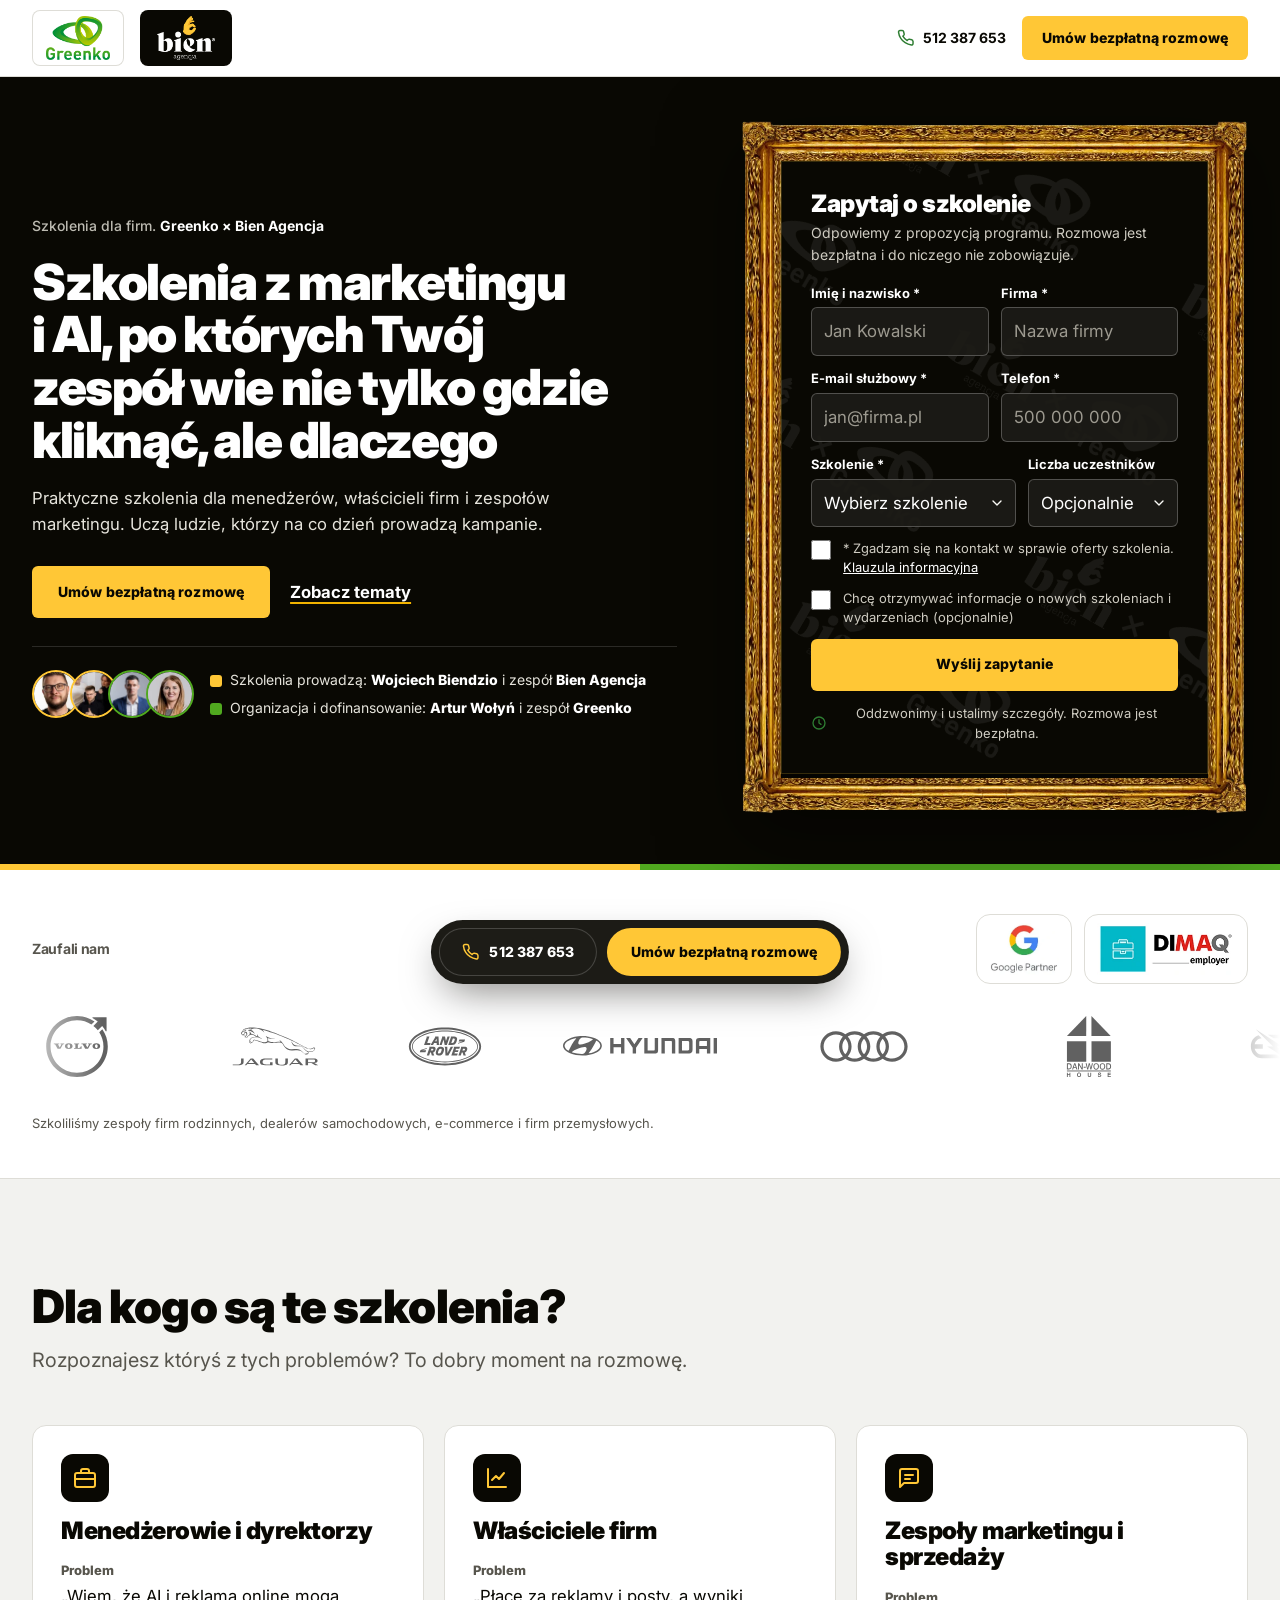
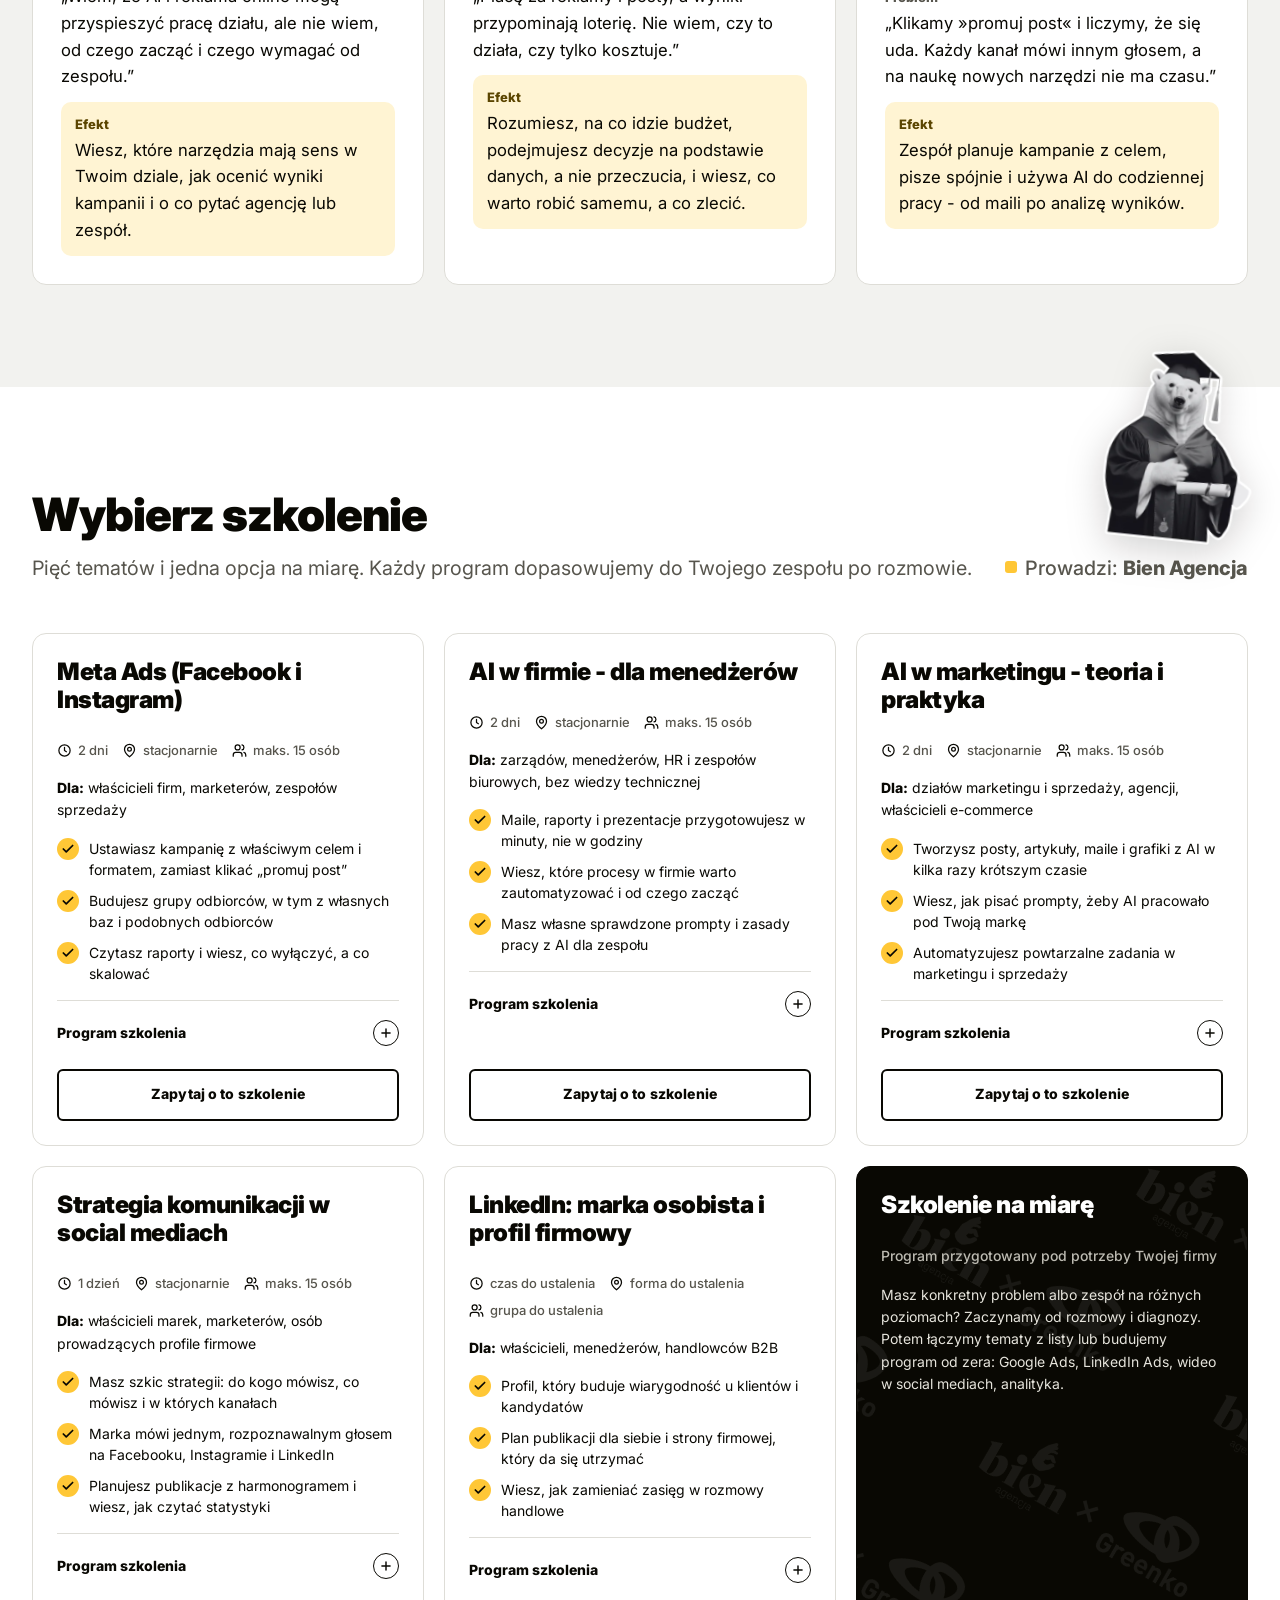
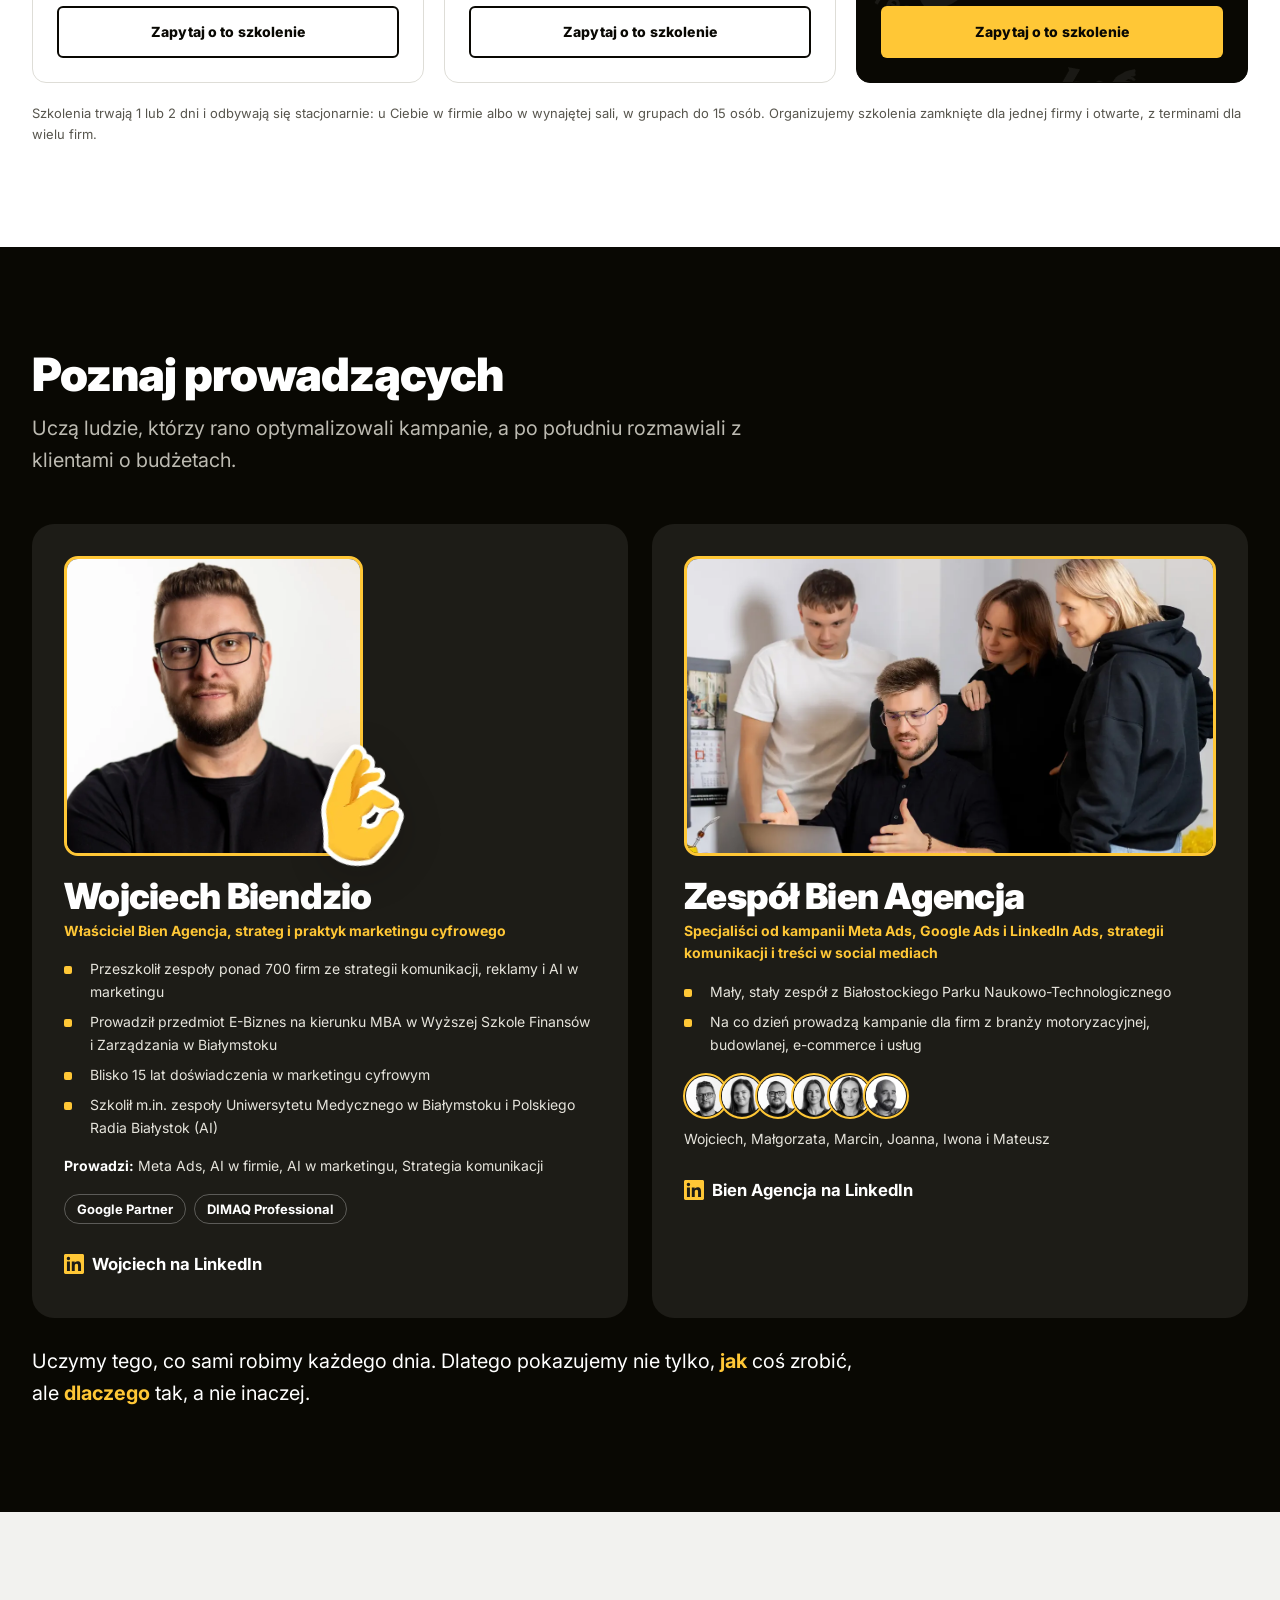
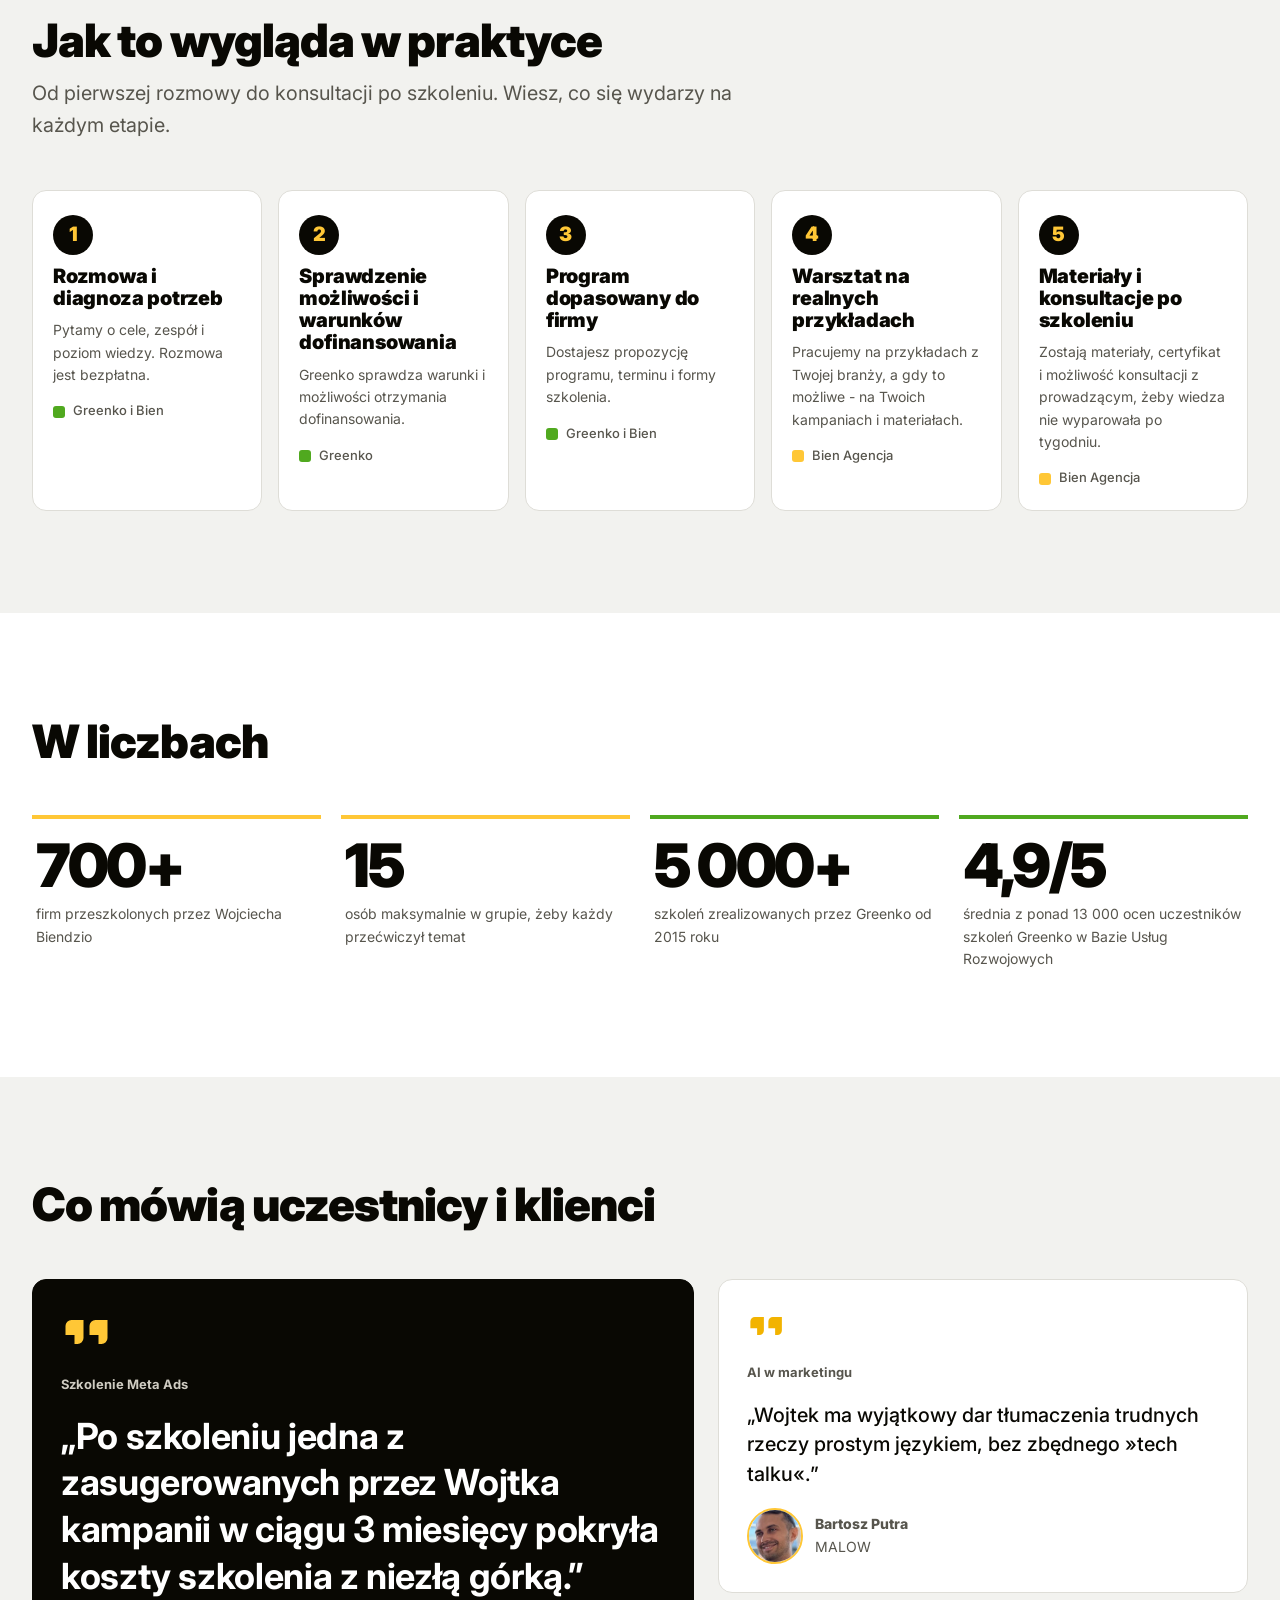
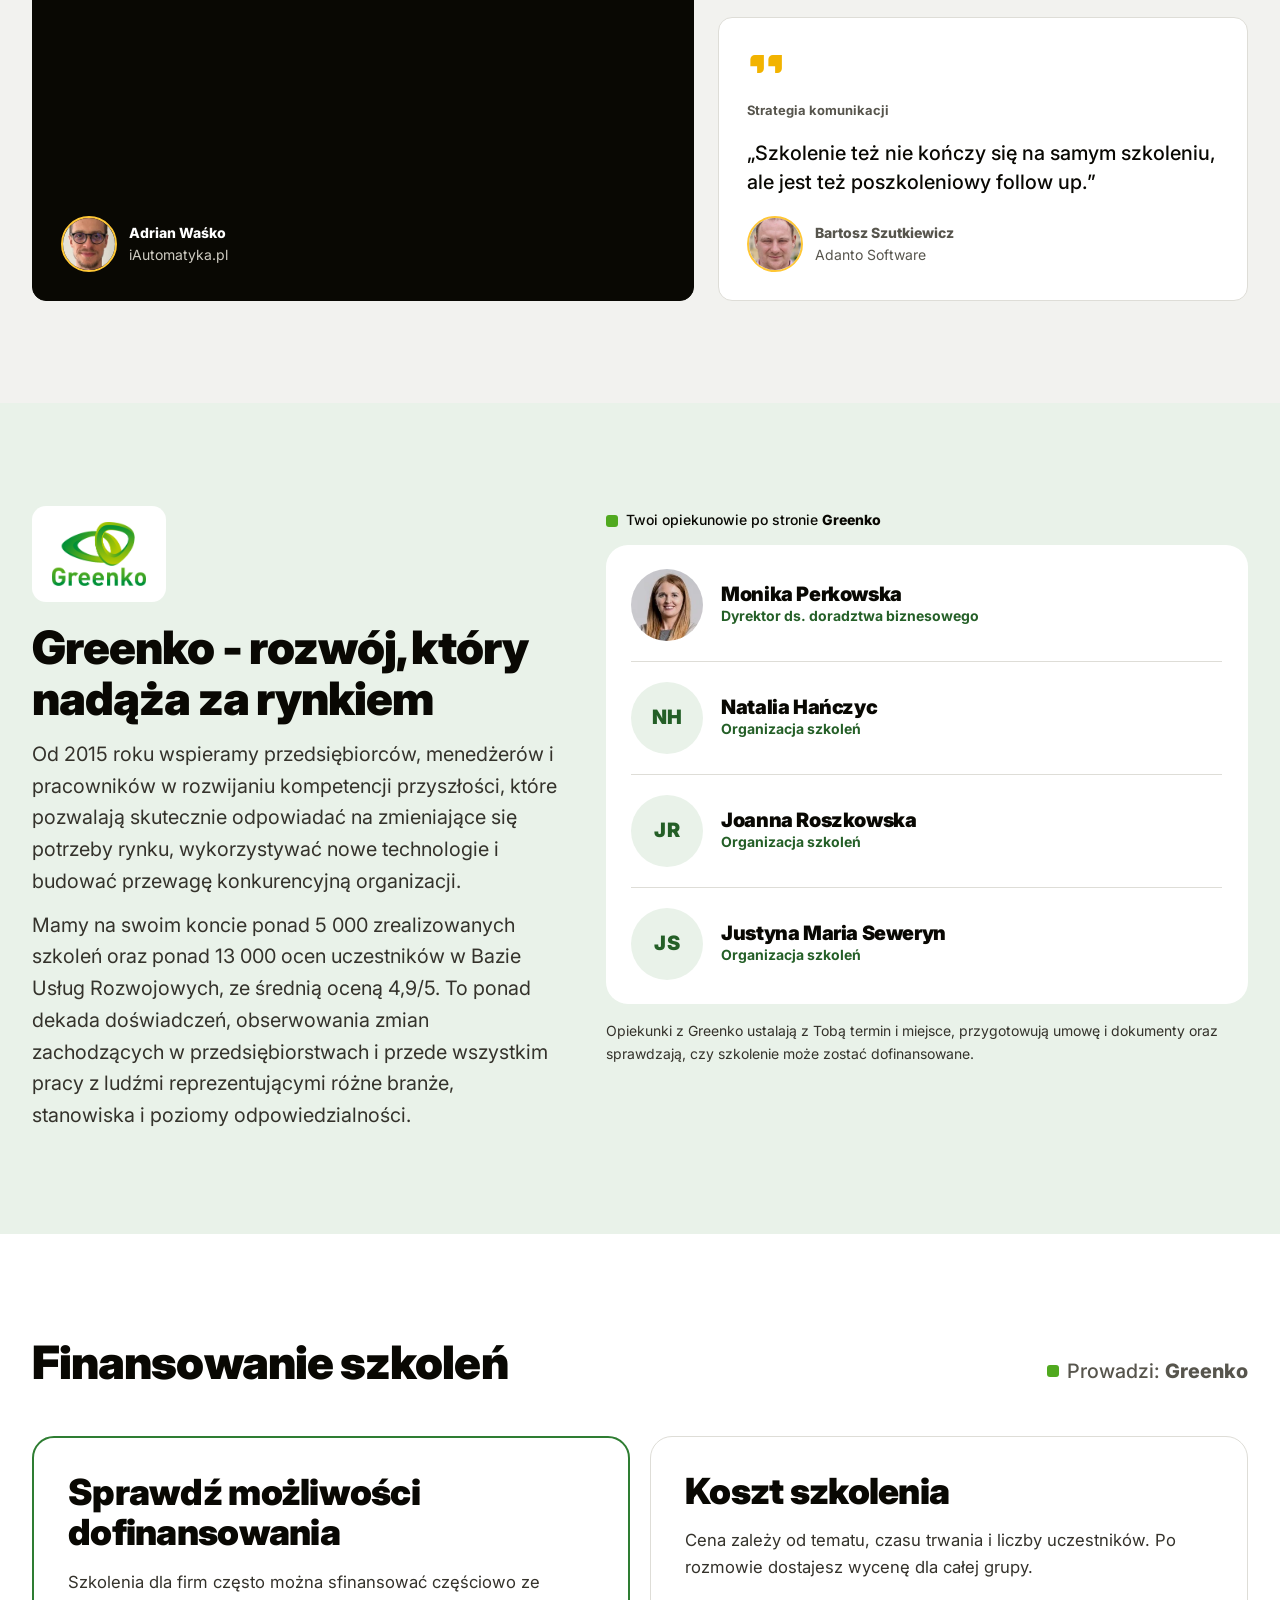
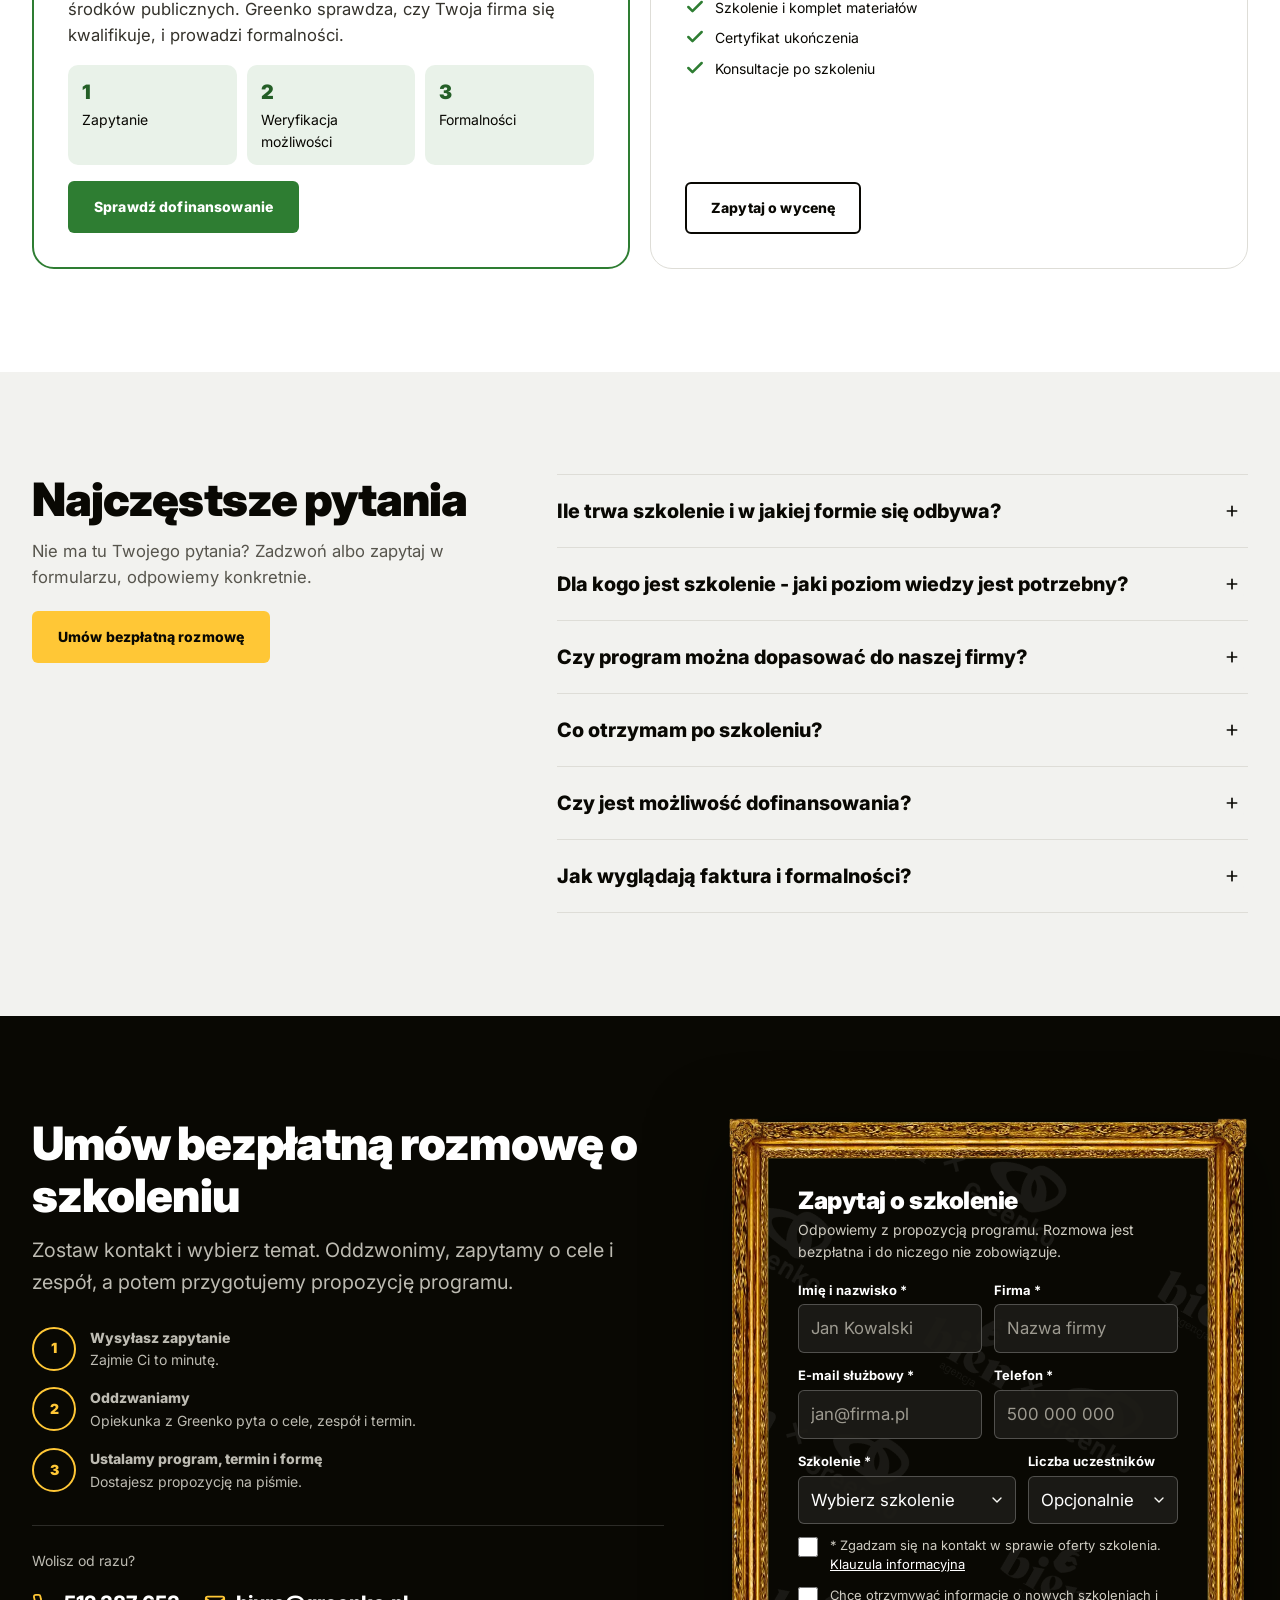
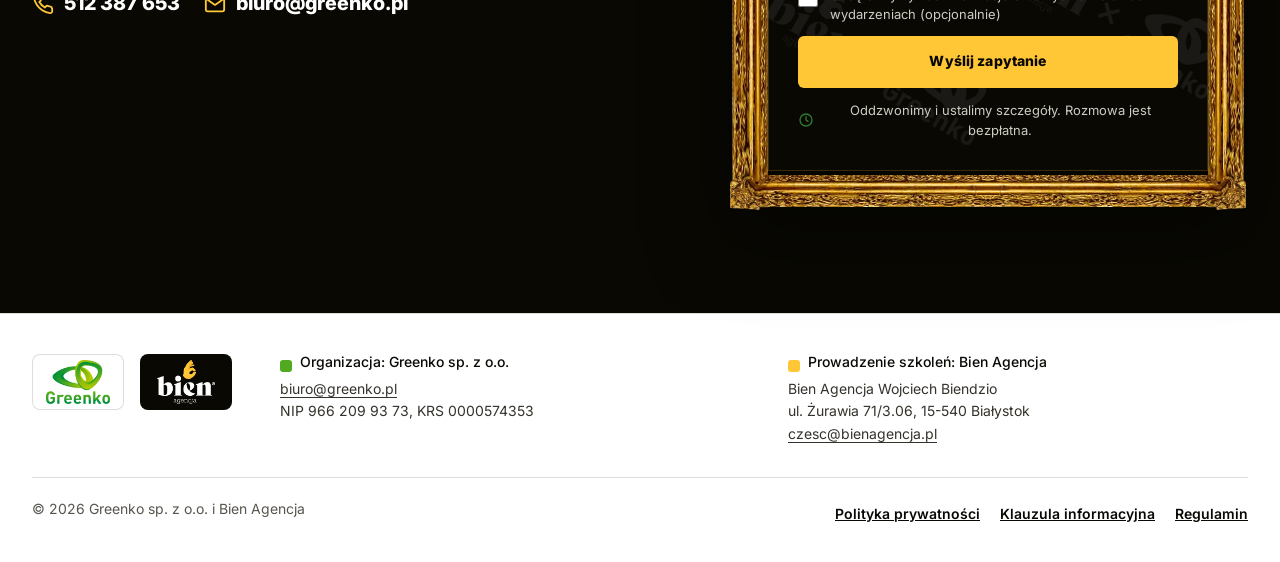
==== commit 5b1750d4: "Uwagi klientów 08.10: telefon, opiekunki Greenko, 5 kroków, nowe liczby, logo Bien z R" ====
--- a/index.html
+++ b/index.html
@@ -42,11 +42,10 @@
   <div class="wrap site-header__inner">
     <div class="brands" aria-label="Greenko i Bien Agencja">
       <span class="brand brand--greenko"><img src="assets/logo-greenko-trim.png" alt="Greenko" width="235" height="160"></span>
-      <span class="brands__x" aria-hidden="true">×</span>
-      <span class="brand brand--bien"><img src="assets/logo-bien-trim.png" alt="Bien Agencja" width="202" height="160"></span>
+      <span class="brand brand--bien"><img src="assets/logo-bien-trim.png" alt="Bien Agencja" width="213" height="160"></span>
     </div>
     <div class="header-actions">
-      <a class="header-phone" href="tel:+48507732567" data-phone="header" aria-label="Zadzwoń do Greenko: 507 732 567"><svg class="icon" aria-hidden="true" focusable="false"><use href="#i-phone"/></svg><span class="header-phone__label">507 732 567</span></a>
+      <a class="header-phone" href="tel:+48512387653" data-phone="header" aria-label="Zadzwoń do Greenko: 512 387 653"><svg class="icon" aria-hidden="true" focusable="false"><use href="#i-phone"/></svg><span class="header-phone__label">512 387 653</span></a>
       <a class="btn btn--primary btn--sm header-cta" href="#formularz" data-cta="Umów rozmowę" data-section="header">Umów bezpłatną rozmowę</a>
     </div>
   </div>
@@ -74,7 +73,7 @@
         </div>
         <p class="hero__lines">
           <span class="role role--bien">Szkolenia prowadzą: <b>Wojciech Biendzio</b> i zespół <b>Bien Agencja</b></span>
-          <span class="role role--greenko">Organizacja i dofinansowanie: <b>Greenko</b>, Artur Wołyń i Monika Perkowska</span>
+          <span class="role role--greenko">Organizacja i dofinansowanie: <b>Artur Wołyń</b> i zespół <b>Greenko</b></span>
         </p>
       </div>
     </div>
@@ -139,8 +138,8 @@
               <option value="">Opcjonalnie</option>
               <option value="1-5">1-5</option>
               <option value="6-10">6-10</option>
-              <option value="11-20">11-20</option>
-              <option value="20+">powyżej 20</option>
+              <option value="11-15">11-15</option>
+              <option value="15+">więcej niż 15 (kilka grup)</option>
             </select>
           </div>
         </div>
@@ -171,8 +170,6 @@
     <ul class="certs" aria-label="Certyfikaty i członkostwa">
       <li class="cert cert--bien"><img src="assets/certy/google-partner.webp" alt="Google Partner" width="213" height="155" decoding="async"></li>
       <li class="cert cert--bien"><img src="assets/certy/dimaq.webp" alt="DIMAQ" width="256" height="96" decoding="async"></li>
-      <li class="cert cert--greenko"><img src="assets/certy/sus-20.webp" alt="Standard Usług Szkoleniowo-Rozwojowych SUS 2.0, audyt DEKRA" width="74" height="74" decoding="async"></li>
-      <li class="cert cert--greenko"><img src="assets/certy/pifs.webp" alt="Członek Polskiej Izby Firm Szkoleniowych (PIFS)" width="82" height="84" decoding="async"></li>
     </ul>
   </div>
   <div class="marquee" data-marquee>
@@ -277,7 +274,7 @@
           <p class="course__meta">
             <span><svg class="icon" aria-hidden="true" focusable="false"><use href="#i-clock"/></svg>2 dni</span>
             <span><svg class="icon" aria-hidden="true" focusable="false"><use href="#i-pin"/></svg>stacjonarnie</span>
-            <span><svg class="icon" aria-hidden="true" focusable="false"><use href="#i-users"/></svg>maks. 10 osób</span>
+            <span><svg class="icon" aria-hidden="true" focusable="false"><use href="#i-users"/></svg>maks. 15 osób</span>
           </p>
           <p class="course__for"><b>Dla:</b> właścicieli firm, marketerów, zespołów sprzedaży</p>
           <ul class="effects">
@@ -321,7 +318,7 @@
           <p class="course__meta">
             <span><svg class="icon" aria-hidden="true" focusable="false"><use href="#i-clock"/></svg>2 dni</span>
             <span><svg class="icon" aria-hidden="true" focusable="false"><use href="#i-pin"/></svg>stacjonarnie</span>
-            <span><svg class="icon" aria-hidden="true" focusable="false"><use href="#i-users"/></svg>maks. 10 osób</span>
+            <span><svg class="icon" aria-hidden="true" focusable="false"><use href="#i-users"/></svg>maks. 15 osób</span>
           </p>
           <p class="course__for"><b>Dla:</b> zarządów, menedżerów, HR i zespołów biurowych, bez wiedzy technicznej</p>
           <ul class="effects">
@@ -332,18 +329,15 @@
           <details class="program">
             <summary>Program szkolenia <span class="plus" aria-hidden="true"><svg class="" aria-hidden="true" focusable="false"><use href="#i-plus"/></svg></span></summary>
             <div class="program__content">
-              <h4>Dzień 1</h4>
               <ul>
-                <li>Czym jest GenAI i modele językowe (LLM), czego realnie oczekiwać od narzędzi</li>
-                <li>Promptowanie od podstaw do technik zaawansowanych</li>
-                <li>Praca z projektami i danymi w narzędziach AI</li>
-              </ul>
-              <h4>Dzień 2</h4>
-              <ul>
-                <li>Przegląd narzędzi i ich zastosowań</li>
-                <li>Notatki, maile i korespondencja biznesowa z AI</li>
-                <li>Analiza danych, budowanie strategii i procesów (dla zarządu i HR)</li>
-                <li>Automatyzacja powtarzalnych zadań na przykładach z różnych działów</li>
+                <li>Czym jest GenAI i jak go wykorzystać w zarządzaniu, projektach, zamówieniach, analizie dokumentów i codziennej pracy przy komputerze</li>
+                <li>Czym jest LLM i czego oczekiwać po narzędziach na nim zbudowanych</li>
+                <li>Inżynieria promptowania: podstawy i poziom średniozaawansowany</li>
+                <li>Rozbudowana inżynieria promptowania - co zrobić, żeby AI pracowało dla Ciebie skuteczniej</li>
+                <li>Asystenci, gemy i aktualizacja danych w narzędziach opartych na LLM</li>
+                <li>Najpopularniejsze narzędzia GenAI i ich praktyczne wykorzystanie</li>
+                <li>Tworzenie treści z AI: maile, raporty, analizy, research, procesy, ocena pracowników, firmowa baza wiedzy z czatem, harmonogramy, instrukcje BHP, tłumaczenia</li>
+                <li>Własny firmowy asystent AI w zamkniętej strukturze, bez ryzyka wycieku danych</li>
               </ul>
             </div>
           </details>
@@ -366,7 +360,7 @@
           <p class="course__meta">
             <span><svg class="icon" aria-hidden="true" focusable="false"><use href="#i-clock"/></svg>2 dni</span>
             <span><svg class="icon" aria-hidden="true" focusable="false"><use href="#i-pin"/></svg>stacjonarnie</span>
-            <span><svg class="icon" aria-hidden="true" focusable="false"><use href="#i-users"/></svg>maks. 10 osób</span>
+            <span><svg class="icon" aria-hidden="true" focusable="false"><use href="#i-users"/></svg>maks. 15 osób</span>
           </p>
           <p class="course__for"><b>Dla:</b> działów marketingu i sprzedaży, agencji, właścicieli e-commerce</p>
           <ul class="effects">
@@ -407,7 +401,7 @@
           <p class="course__meta">
             <span><svg class="icon" aria-hidden="true" focusable="false"><use href="#i-clock"/></svg>1 dzień</span>
             <span><svg class="icon" aria-hidden="true" focusable="false"><use href="#i-pin"/></svg>stacjonarnie</span>
-            <span><svg class="icon" aria-hidden="true" focusable="false"><use href="#i-users"/></svg>maks. 10 osób</span>
+            <span><svg class="icon" aria-hidden="true" focusable="false"><use href="#i-users"/></svg>maks. 15 osób</span>
           </p>
           <p class="course__for"><b>Dla:</b> właścicieli marek, marketerów, osób prowadzących profile firmowe</p>
           <ul class="effects">
@@ -487,7 +481,7 @@
         </div>
       </article>
     </div>
-    <p class="trust__note" style="margin-top:20px">Szkolenia trwają 1 lub 2 dni i odbywają się stacjonarnie, w grupach do 10 osób.</p>
+    <p class="trust__note" style="margin-top:20px">Szkolenia trwają 1 lub 2 dni i odbywają się stacjonarnie: u Ciebie w firmie albo w wynajętej sali, w grupach do 15 osób. Organizujemy szkolenia zamknięte dla jednej firmy i otwarte, z terminami dla wielu firm.</p>
   </div>
 </section>
 
@@ -505,9 +499,9 @@
           <h3>Wojciech Biendzio</h3>
           <p class="trainer__role">Właściciel Bien Agencja, strateg i praktyk marketingu cyfrowego</p>
           <ul class="trainer__facts">
-            <li><span>Przeszkolił zespoły ponad 460 firm ze strategii komunikacji, reklamy i AI w marketingu</span></li>
+            <li><span>Przeszkolił zespoły ponad 700 firm ze strategii komunikacji, reklamy i AI w marketingu</span></li>
             <li><span>Prowadził przedmiot E-Biznes na kierunku MBA w Wyższej Szkole Finansów i Zarządzania w Białymstoku</span></li>
-            <li><span>Ponad 13 lat doświadczenia w marketingu cyfrowym</span></li>
+            <li><span>Blisko 15 lat doświadczenia w marketingu cyfrowym</span></li>
             <li><span>Szkolił m.in. zespoły Uniwersytetu Medycznego w Białymstoku i Polskiego Radia Białystok (AI)</span></li>
           </ul>
           <p class="trainer__leads"><b>Prowadzi:</b> Meta Ads, AI w firmie, AI w marketingu, Strategia komunikacji</p>
@@ -550,11 +544,12 @@
       <h2 id="proces-title">Jak to wygląda w praktyce</h2>
       <p>Od pierwszej rozmowy do konsultacji po szkoleniu. Wiesz, co się wydarzy na każdym etapie.</p>
     </div>
-    <ol class="grid grid--4 steps">
+    <ol class="grid grid--5 steps">
       <li class="step"><span class="step__num" aria-hidden="true">1</span><h3>Rozmowa i diagnoza potrzeb</h3><p>Pytamy o cele, zespół i poziom wiedzy. Rozmowa jest bezpłatna.</p><span class="role role--greenko">Greenko i Bien</span></li>
-      <li class="step"><span class="step__num" aria-hidden="true">2</span><h3>Program dopasowany do firmy</h3><p>Dostajesz propozycję programu, terminu i formy, a Greenko sprawdza możliwości dofinansowania.</p><span class="role role--greenko">Greenko</span></li>
-      <li class="step"><span class="step__num" aria-hidden="true">3</span><h3>Warsztat na realnych przykładach</h3><p>Pracujemy na przykładach z Twojej branży, a gdy to możliwe - na Twoich kampaniach i materiałach.</p><span class="role role--bien">Bien Agencja</span></li>
-      <li class="step"><span class="step__num" aria-hidden="true">4</span><h3>Materiały i konsultacje po szkoleniu</h3><p>Zostają materiały, certyfikat i możliwość konsultacji z prowadzącym, żeby wiedza nie wyparowała po tygodniu.</p><span class="role role--bien">Bien Agencja</span></li>
+      <li class="step"><span class="step__num" aria-hidden="true">2</span><h3>Sprawdzenie możliwości i warunków dofinansowania</h3><p>Greenko sprawdza warunki i możliwości otrzymania dofinansowania.</p><span class="role role--greenko">Greenko</span></li>
+      <li class="step"><span class="step__num" aria-hidden="true">3</span><h3>Program dopasowany do firmy</h3><p>Dostajesz propozycję programu, terminu i formy szkolenia.</p><span class="role role--greenko">Greenko i Bien</span></li>
+      <li class="step"><span class="step__num" aria-hidden="true">4</span><h3>Warsztat na realnych przykładach</h3><p>Pracujemy na przykładach z Twojej branży, a gdy to możliwe - na Twoich kampaniach i materiałach.</p><span class="role role--bien">Bien Agencja</span></li>
+      <li class="step"><span class="step__num" aria-hidden="true">5</span><h3>Materiały i konsultacje po szkoleniu</h3><p>Zostają materiały, certyfikat i możliwość konsultacji z prowadzącym, żeby wiedza nie wyparowała po tygodniu.</p><span class="role role--bien">Bien Agencja</span></li>
     </ol>
   </div>
 </section>
@@ -566,10 +561,10 @@
       <h2 id="liczby-title">W liczbach</h2>
     </div>
     <div class="stats">
-      <div class="stat"><p class="stat__num">460+</p><p class="stat__label">firm przeszkolonych przez Wojciecha Biendzio</p></div>
-      <div class="stat"><p class="stat__num">10</p><p class="stat__label">osób maksymalnie w grupie, żeby każdy przećwiczył temat</p></div>
-      <div class="stat stat--green"><p class="stat__num">2019</p><p class="stat__label">od tego roku Greenko ma status Centrum Badawczo-Rozwojowego</p></div>
-      <div class="stat"><p class="stat__num">13+</p><p class="stat__label">lat praktyki prowadzącego w marketingu cyfrowym</p></div>
+      <div class="stat"><p class="stat__num">700+</p><p class="stat__label">firm przeszkolonych przez Wojciecha Biendzio</p></div>
+      <div class="stat"><p class="stat__num">15</p><p class="stat__label">osób maksymalnie w grupie, żeby każdy przećwiczył temat</p></div>
+      <div class="stat stat--green"><p class="stat__num">5 000+</p><p class="stat__label">szkoleń zrealizowanych przez Greenko od 2015 roku</p></div>
+      <div class="stat stat--green"><p class="stat__num">4,9/5</p><p class="stat__label">średnia z ponad 13 000 ocen uczestników szkoleń Greenko w Bazie Usług Rozwojowych</p></div>
     </div>
   </div>
 </section>
@@ -608,27 +603,31 @@
   <div class="wrap org">
     <div>
       <span class="org__logo"><img src="assets/logo-greenko-trim.png" alt="Greenko" width="235" height="160" loading="lazy"></span>
-      <h2 id="greenko-title">Organizacja szkoleń: Greenko sp. z o.o.</h2>
-      <p class="org__lead">Greenko od 2015 roku organizuje szkolenia zamknięte i doradztwo dla firm, a od 2019 roku ma status Centrum Badawczo-Rozwojowego. Działa zgodnie ze Standardem Usług Szkoleniowo-Rozwojowych SUS 2.0, potwierdzonym audytem DEKRA, i należy do Polskiej Izby Firm Szkoleniowych.</p>
-      <ul class="org__creds">
-        <li><span class="ico ico--logo"><img src="assets/certy/sus-20.webp" alt="" width="74" height="74" loading="lazy"></span><span><b>SUS 2.0</b>Standard Usług Szkoleniowo-Rozwojowych, audyt DEKRA</span></li>
-        <li><span class="ico ico--logo"><img src="assets/certy/pifs.webp" alt="" width="82" height="84" loading="lazy"></span><span><b>Członek PIFS</b>Polska Izba Firm Szkoleniowych</span></li>
-        <li><span class="ico"><svg class="" aria-hidden="true" focusable="false"><use href="#i-flask"/></svg></span><span><b>Centrum Badawczo-Rozwojowe</b>status od 2019 roku</span></li>
-      </ul>
+      <h2 id="greenko-title">Greenko - rozwój, który nadąża za rynkiem</h2>
+      <p class="org__lead">Od 2015 roku wspieramy przedsiębiorców, menedżerów i pracowników w rozwijaniu kompetencji przyszłości, które pozwalają skutecznie odpowiadać na zmieniające się potrzeby rynku, wykorzystywać nowe technologie i budować przewagę konkurencyjną organizacji.</p>
+      <p class="org__lead">Mamy na swoim koncie ponad 5 000 zrealizowanych szkoleń oraz ponad 13 000 ocen uczestników w Bazie Usług Rozwojowych, ze średnią oceną 4,9/5. To ponad dekada doświadczeń, obserwowania zmian zachodzących w przedsiębiorstwach i przede wszystkim pracy z ludźmi reprezentującymi różne branże, stanowiska i poziomy odpowiedzialności.</p>
     </div>
     <div class="org__people">
       <p class="role role--greenko" style="margin-bottom:14px">Twoi opiekunowie po stronie <b>Greenko</b></p>
       <div class="contacts">
         <article class="contact">
-          <img class="contact__photo" src="assets/zespol/artur-wolyn.webp" alt="Artur Wołyń, Greenko" width="180" height="180" loading="lazy" decoding="async">
-          <div><h3>Artur Wołyń</h3><p class="contact__role">Organizacja szkoleń i finansowanie</p></div>
+          <img class="contact__photo" src="assets/zespol/monika-perkowska.webp" alt="Monika Perkowska, Greenko" width="130" height="130" loading="lazy" decoding="async">
+          <div><h3>Monika Perkowska</h3><p class="contact__role">Dyrektor ds. doradztwa biznesowego</p></div>
         </article>
         <article class="contact">
-          <img class="contact__photo" src="assets/zespol/monika-perkowska.webp" alt="Monika Perkowska, Greenko" width="130" height="130" loading="lazy" decoding="async">
-          <div><h3>Monika Perkowska</h3><p class="contact__role">Organizacja szkoleń i finansowanie</p></div>
+          <span class="contact__photo contact__photo--ini" aria-hidden="true">NH</span>
+          <div><h3>Natalia Hańczyc</h3><p class="contact__role">Organizacja szkoleń</p></div>
+        </article>
+        <article class="contact">
+          <span class="contact__photo contact__photo--ini" aria-hidden="true">JR</span>
+          <div><h3>Joanna Roszkowska</h3><p class="contact__role">Organizacja szkoleń</p></div>
+        </article>
+        <article class="contact">
+          <span class="contact__photo contact__photo--ini" aria-hidden="true">JS</span>
+          <div><h3>Justyna Maria Seweryn</h3><p class="contact__role">Organizacja szkoleń</p></div>
         </article>
       </div>
-      <p class="org__help">Artur i Monika ustalają z Tobą termin i miejsce, przygotowują umowę i dokumenty oraz sprawdzają, czy szkolenie może zostać dofinansowane.</p>
+      <p class="org__help">Opiekunki z Greenko ustalają z Tobą termin i miejsce, przygotowują umowę i dokumenty oraz sprawdzają, czy szkolenie może zostać dofinansowane.</p>
     </div>
   </div>
 </section>
@@ -676,7 +675,7 @@
     <div class="faq">
       <details>
         <summary>Ile trwa szkolenie i w jakiej formie się odbywa? <span class="plus" aria-hidden="true"><svg class="" aria-hidden="true" focusable="false"><use href="#i-plus"/></svg></span></summary>
-        <div class="faq__answer"><p>Większość szkoleń trwa 1 lub 2 dni. Pracujemy stacjonarnie, w grupach do 10 osób, żeby każdy mógł przećwiczyć temat na własnym przykładzie.</p></div>
+        <div class="faq__answer"><p>Większość szkoleń trwa 1 lub 2 dni. Pracujemy stacjonarnie, u Ciebie w firmie albo w wynajętej sali, w grupach do 15 osób, żeby każdy mógł przećwiczyć temat na własnym przykładzie. Prowadzimy szkolenia zamknięte dla jednej firmy i otwarte, z terminami dla wielu firm.</p></div>
       </details>
       <details>
         <summary>Dla kogo jest szkolenie - jaki poziom wiedzy jest potrzebny? <span class="plus" aria-hidden="true"><svg class="" aria-hidden="true" focusable="false"><use href="#i-plus"/></svg></span></summary>
@@ -710,13 +709,13 @@
       <p class="final__lead">Zostaw kontakt i wybierz temat. Oddzwonimy, zapytamy o cele i zespół, a potem przygotujemy propozycję programu.</p>
       <ol class="next-steps">
         <li><span class="n" aria-hidden="true">1</span><span><b>Wysyłasz zapytanie</b><span>Zajmie Ci to minutę.</span></span></li>
-        <li><span class="n" aria-hidden="true">2</span><span><b>Oddzwaniamy</b><span>Opiekun z Greenko pyta o cele, zespół i termin.</span></span></li>
+        <li><span class="n" aria-hidden="true">2</span><span><b>Oddzwaniamy</b><span>Opiekunka z Greenko pyta o cele, zespół i termin.</span></span></li>
         <li><span class="n" aria-hidden="true">3</span><span><b>Ustalamy program, termin i formę</b><span>Dostajesz propozycję na piśmie.</span></span></li>
       </ol>
       <div class="alt-contact">
         <p>Wolisz od razu?</p>
         <div class="alt-contact__links">
-          <a href="tel:+48507732567" data-phone="form_alt"><svg class="" aria-hidden="true" focusable="false"><use href="#i-phone"/></svg><span>507 732 567</span></a>
+          <a href="tel:+48512387653" data-phone="form_alt"><svg class="" aria-hidden="true" focusable="false"><use href="#i-phone"/></svg><span>512 387 653</span></a>
           <a href="mailto:biuro@greenko.pl"><svg class="" aria-hidden="true" focusable="false"><use href="#i-mail"/></svg><span>biuro@greenko.pl</span></a>
         </div>
       </div>
@@ -781,8 +780,8 @@
               <option value="">Opcjonalnie</option>
               <option value="1-5">1-5</option>
               <option value="6-10">6-10</option>
-              <option value="11-20">11-20</option>
-              <option value="20+">powyżej 20</option>
+              <option value="11-15">11-15</option>
+              <option value="15+">więcej niż 15 (kilka grup)</option>
             </select>
           </div>
         </div>
@@ -813,8 +812,7 @@
     <div class="footer__grid">
       <div class="brands" aria-label="Greenko i Bien Agencja">
         <span class="brand brand--greenko"><img src="assets/logo-greenko-trim.png" alt="Greenko" width="235" height="160" loading="lazy"></span>
-        <span class="brands__x" aria-hidden="true">×</span>
-        <span class="brand brand--bien"><img src="assets/logo-bien-trim.png" alt="Bien Agencja" width="202" height="160" loading="lazy"></span>
+        <span class="brand brand--bien"><img src="assets/logo-bien-trim.png" alt="Bien Agencja" width="213" height="160" loading="lazy"></span>
       </div>
       <div class="footer__col">
         <h3><span class="role role--greenko">Organizacja: Greenko sp. z o.o.</span></h3>
@@ -841,7 +839,7 @@
 
 <!-- Pływający pasek: wysuwa się z dołu przy przewijaniu w dół, gdy nagłówek się chowa -->
 <div class="float-bar" data-float-bar>
-  <a class="btn btn--ink" href="tel:+48507732567" data-phone="float_bar" aria-label="Zadzwoń do Greenko: 507 732 567"><svg class="icon" aria-hidden="true" focusable="false"><use href="#i-phone"/></svg><span>507 732 567</span></a>
+  <a class="btn btn--ink" href="tel:+48512387653" data-phone="float_bar" aria-label="Zadzwoń do Greenko: 512 387 653"><svg class="icon" aria-hidden="true" focusable="false"><use href="#i-phone"/></svg><span>512 387 653</span></a>
   <a class="btn btn--primary" href="#formularz" data-cta="Zapytaj o szkolenie" data-section="float_bar"><span class="float-bar__long">Umów bezpłatną rozmowę</span><span class="float-bar__short">Umów rozmowę</span></a>
 </div>
 
--- a/assets/styles.css
+++ b/assets/styles.css
@@ -273,10 +273,15 @@
   .grid--2 { grid-template-columns: repeat(2, minmax(0, 1fr)); gap: 20px; }
   .grid--3 { grid-template-columns: repeat(2, minmax(0, 1fr)); gap: 20px; }
   .grid--4 { grid-template-columns: repeat(2, minmax(0, 1fr)); gap: 20px; }
+  .grid--5 { grid-template-columns: repeat(2, minmax(0, 1fr)); gap: 20px; }
 }
 @media (min-width: 1024px) {
   .grid--3 { grid-template-columns: repeat(3, minmax(0, 1fr)); }
   .grid--4 { grid-template-columns: repeat(4, minmax(0, 1fr)); }
+  .grid--5 { grid-template-columns: repeat(3, minmax(0, 1fr)); }
+}
+@media (min-width: 1280px) {
+  .grid--5 { grid-template-columns: repeat(5, minmax(0, 1fr)); gap: 16px; }
 }
 
 /* ---------- 02 Zaufali nam ---------- */
@@ -747,3 +752,17 @@
   .form-frame .form-card { padding-left: 18px; padding-right: 18px; }
   .form-frame .form__row--course { grid-template-columns: 1fr; }
 }
+
+/* Kafelek "Szkolenie na miarę": ten sam wzór "bien × greenko" co za formularzem */
+.course--custom { position: relative; isolation: isolate; overflow: hidden; }
+.course--custom::before {
+  content: ""; position: absolute; z-index: -1; pointer-events: none;
+  left: 50%; top: 50%; width: 300%; height: 300%;
+  transform: translate(-50%, -50%) rotate(30deg);
+  background: url("hero-znak-kafel.webp") repeat 0 0 / 360px auto;
+  opacity: .07;
+}
+
+/* 08.10: opiekunki Greenko bez zdjęć (inicjały do czasu dostarczenia zdjęć) */
+.contact__photo--ini { display: grid; place-items: center; background: var(--green-soft); color: var(--green-deep); font-weight: 900; font-size: var(--fs-md); letter-spacing: .02em; }
+.org__lead + .org__lead { margin-top: 12px; }
